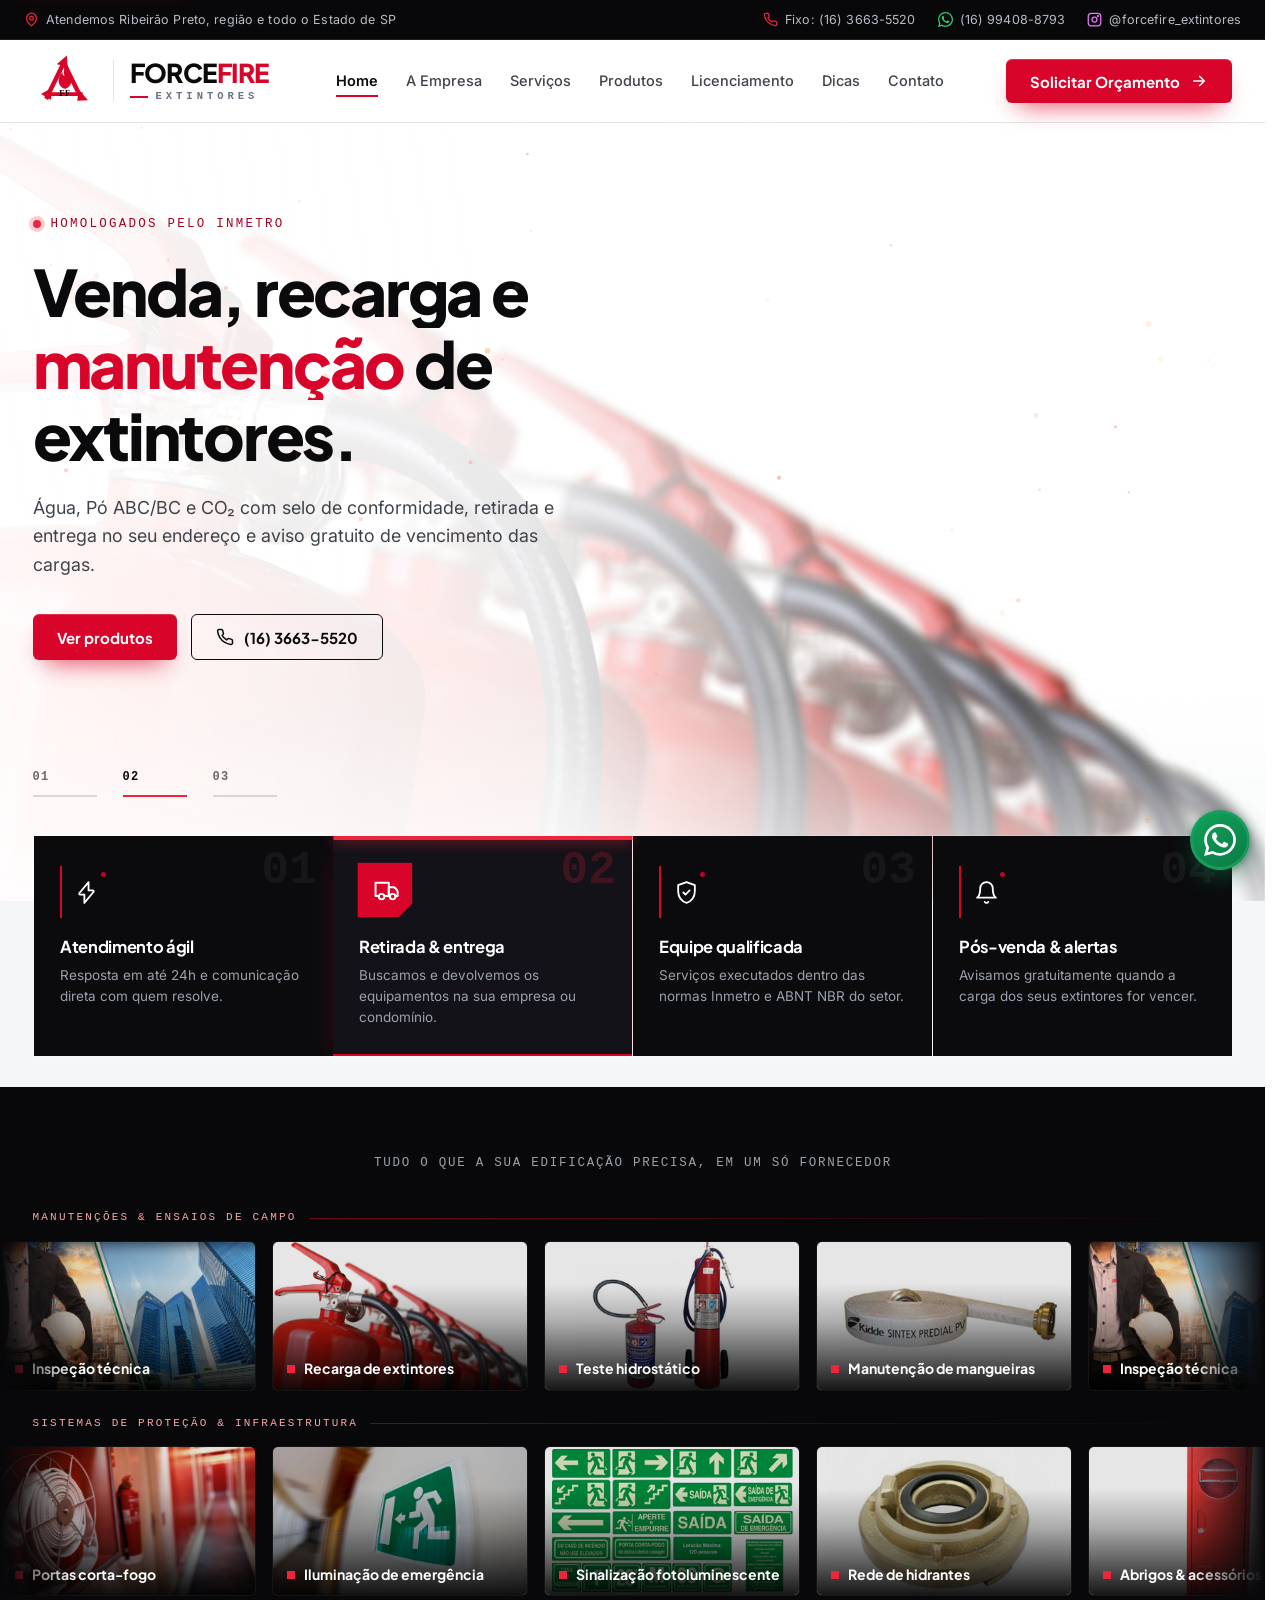
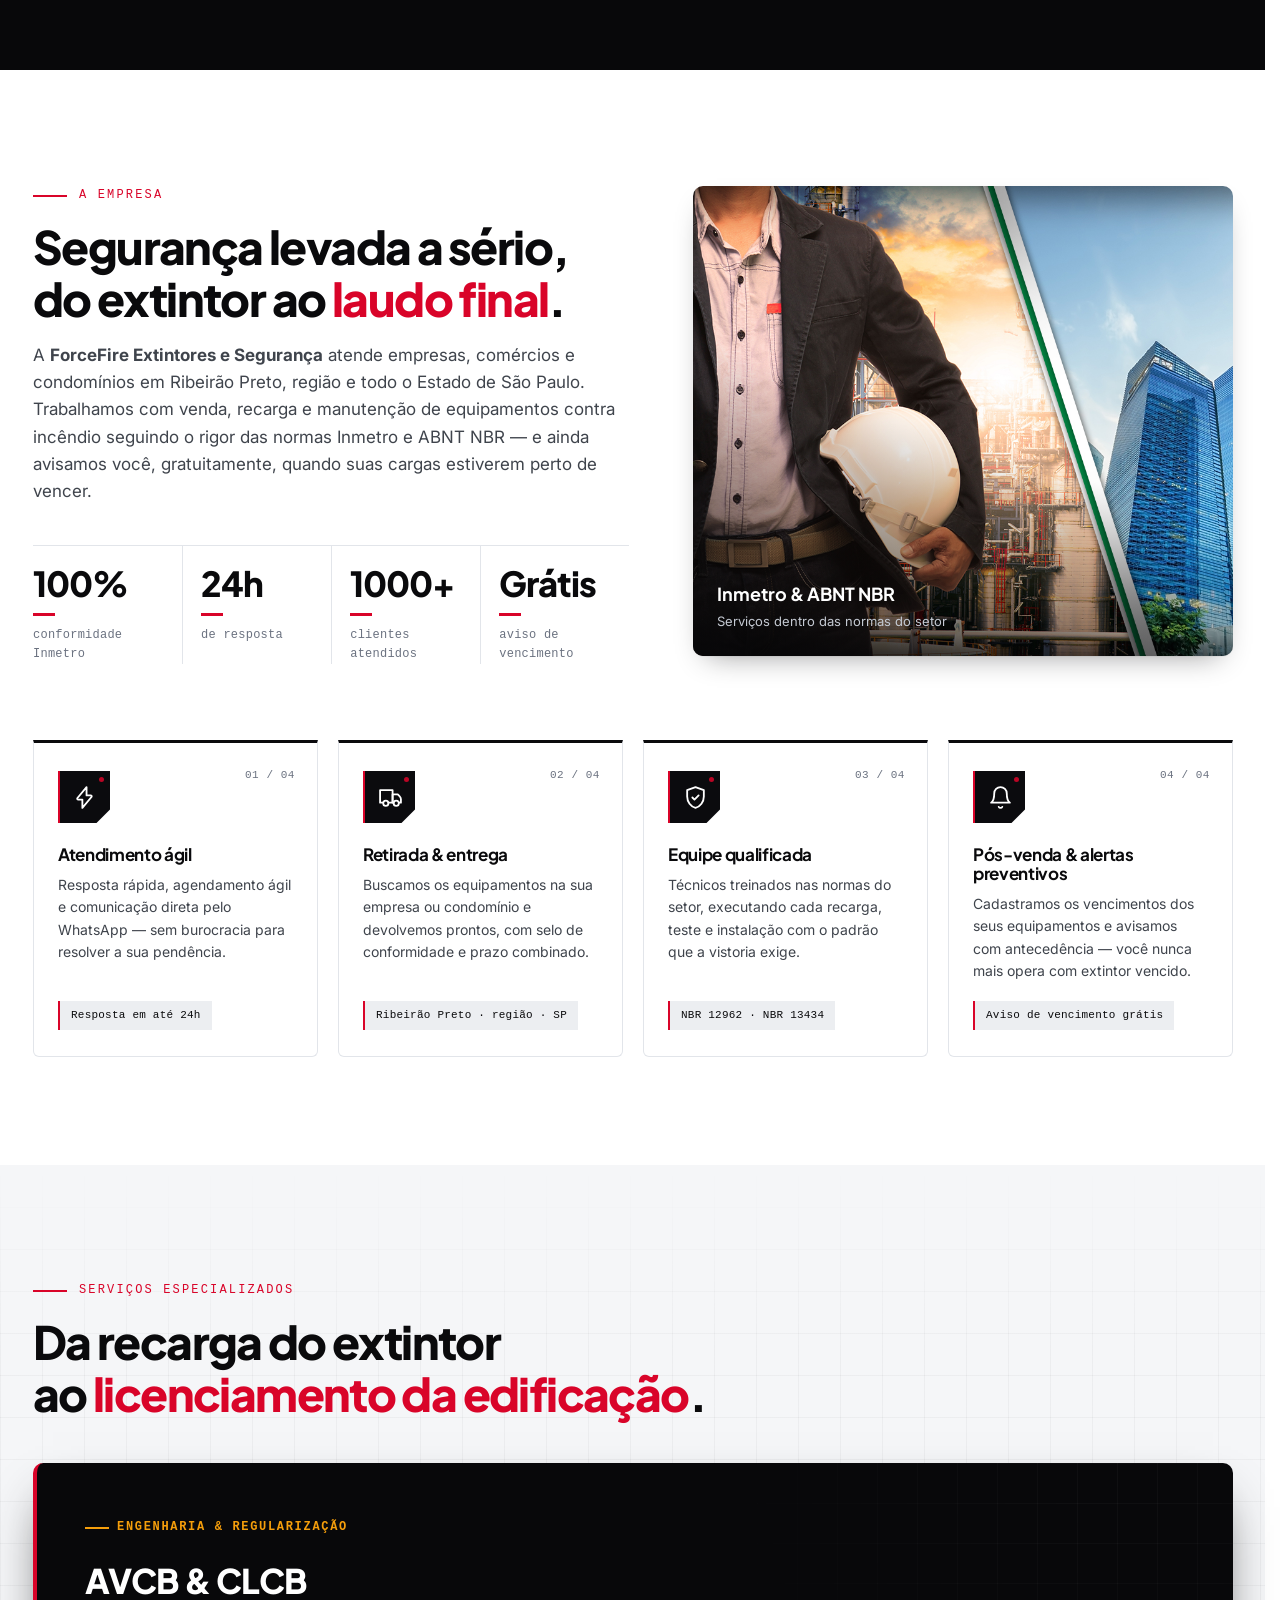
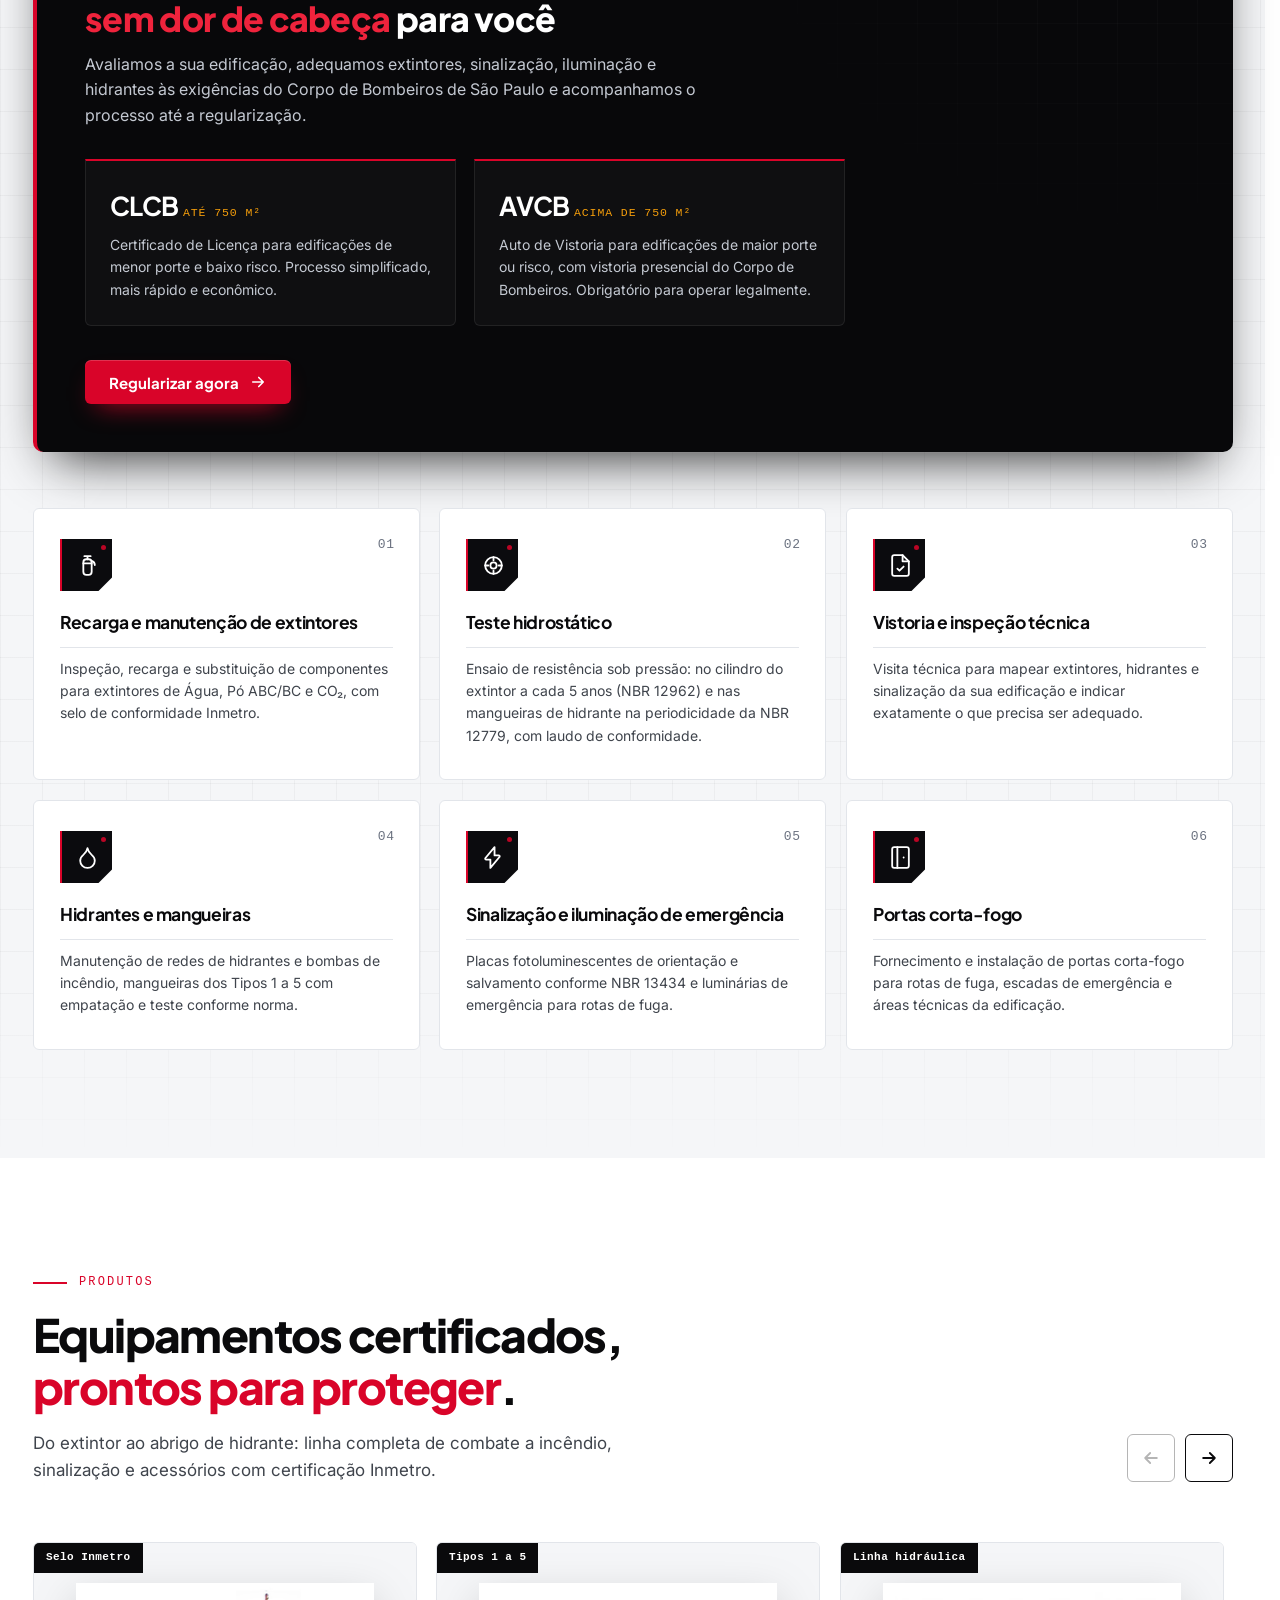
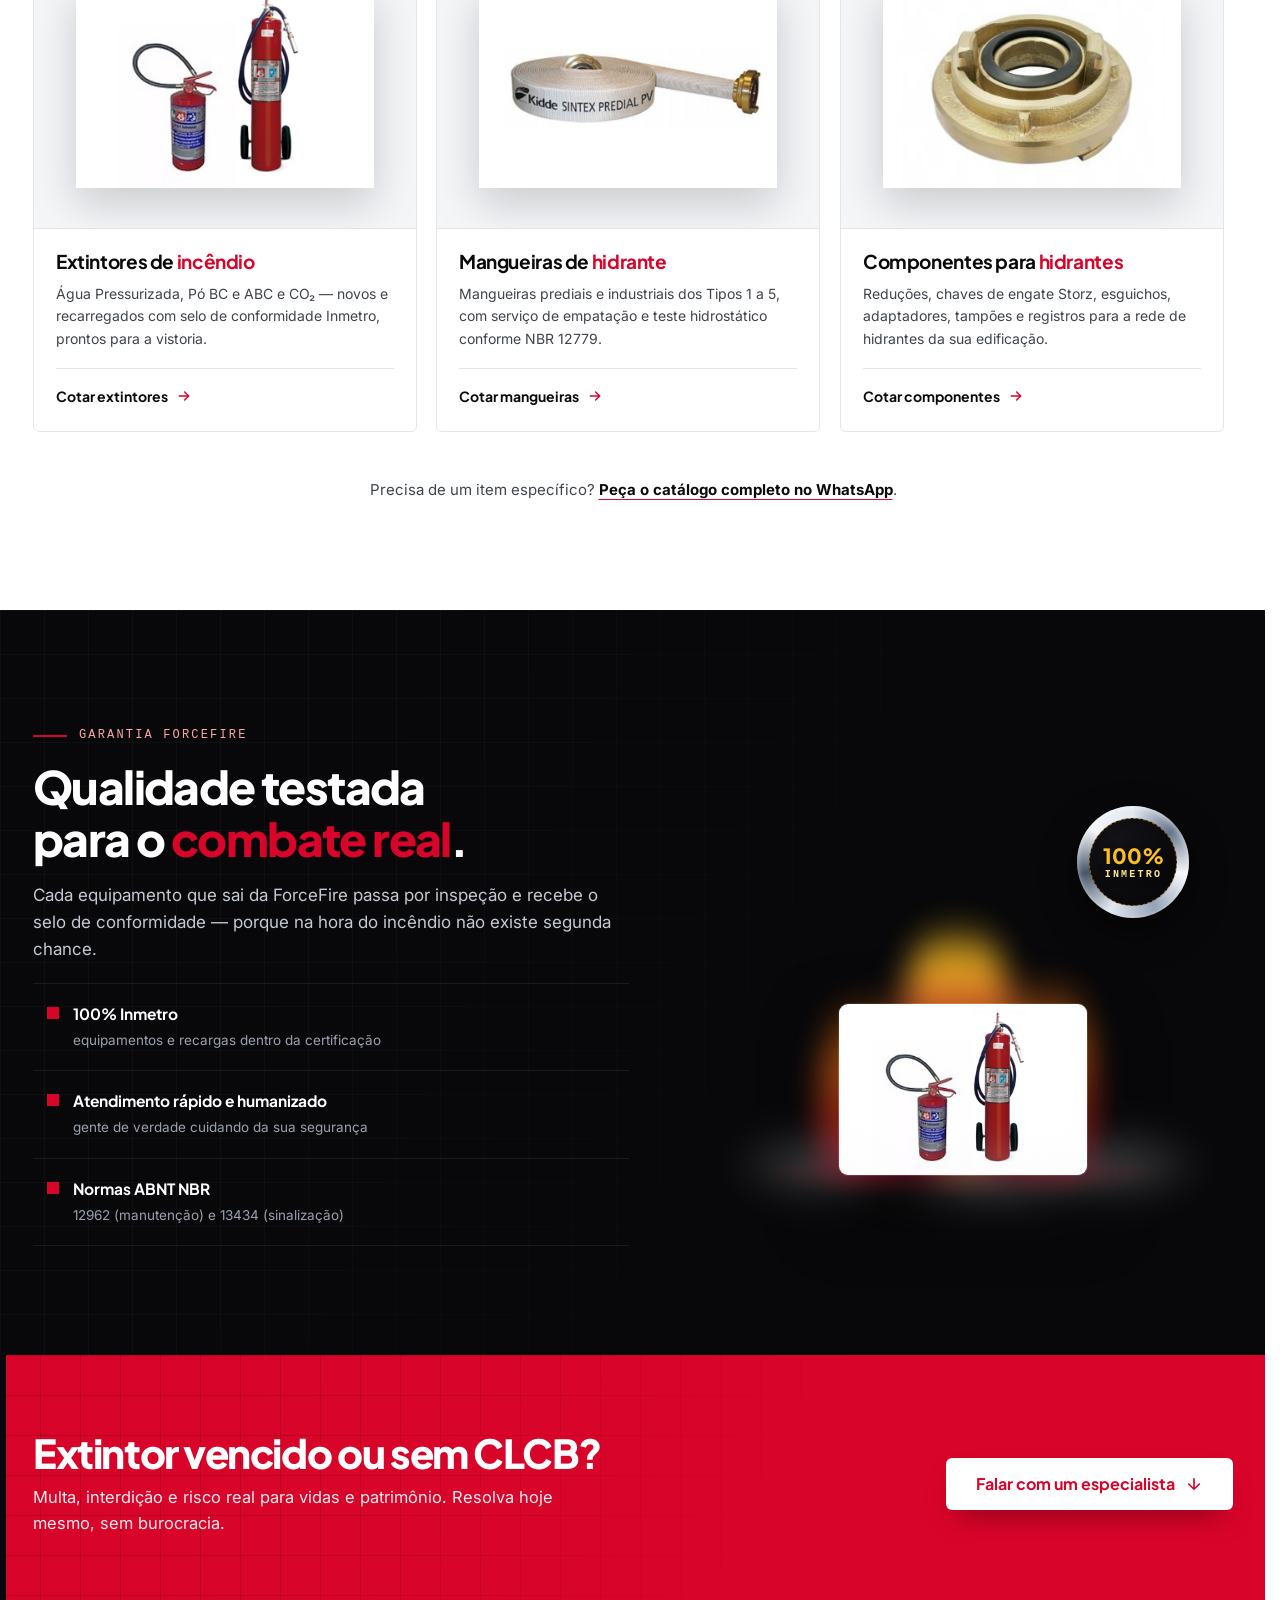
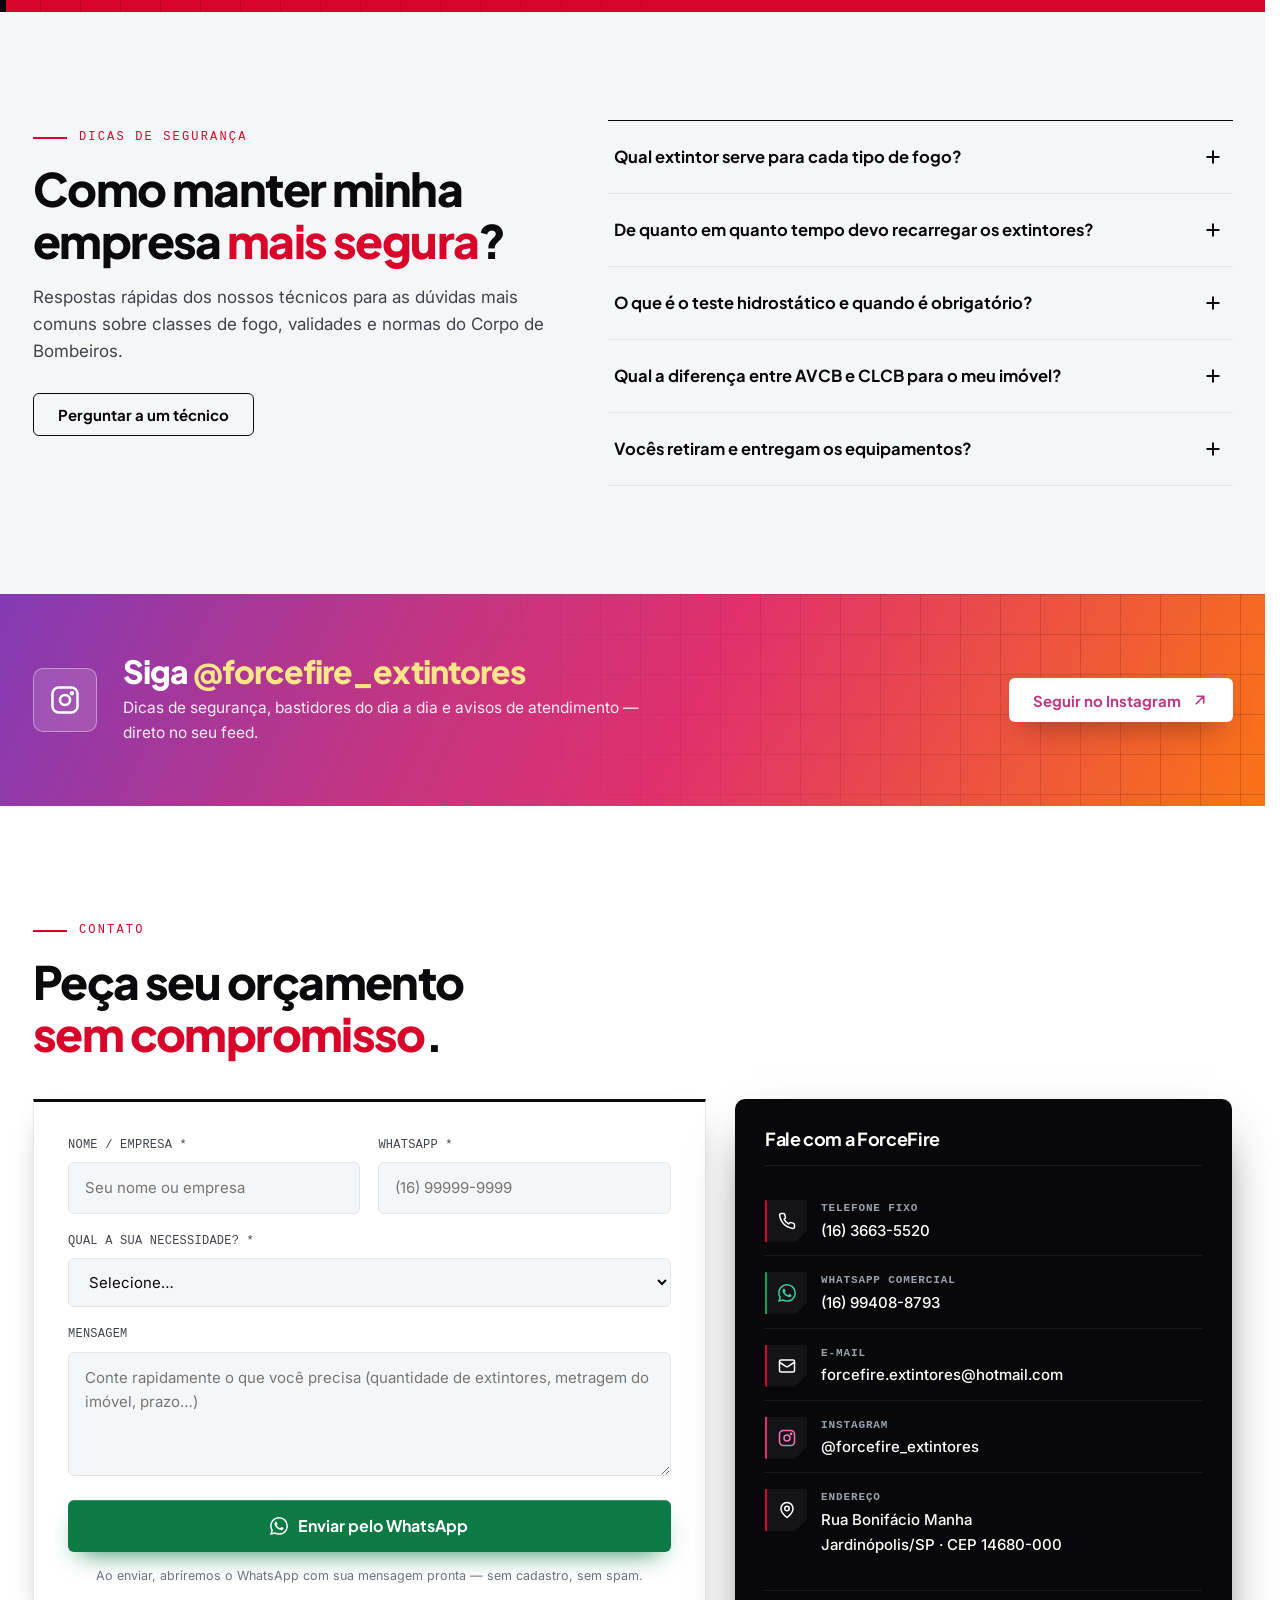
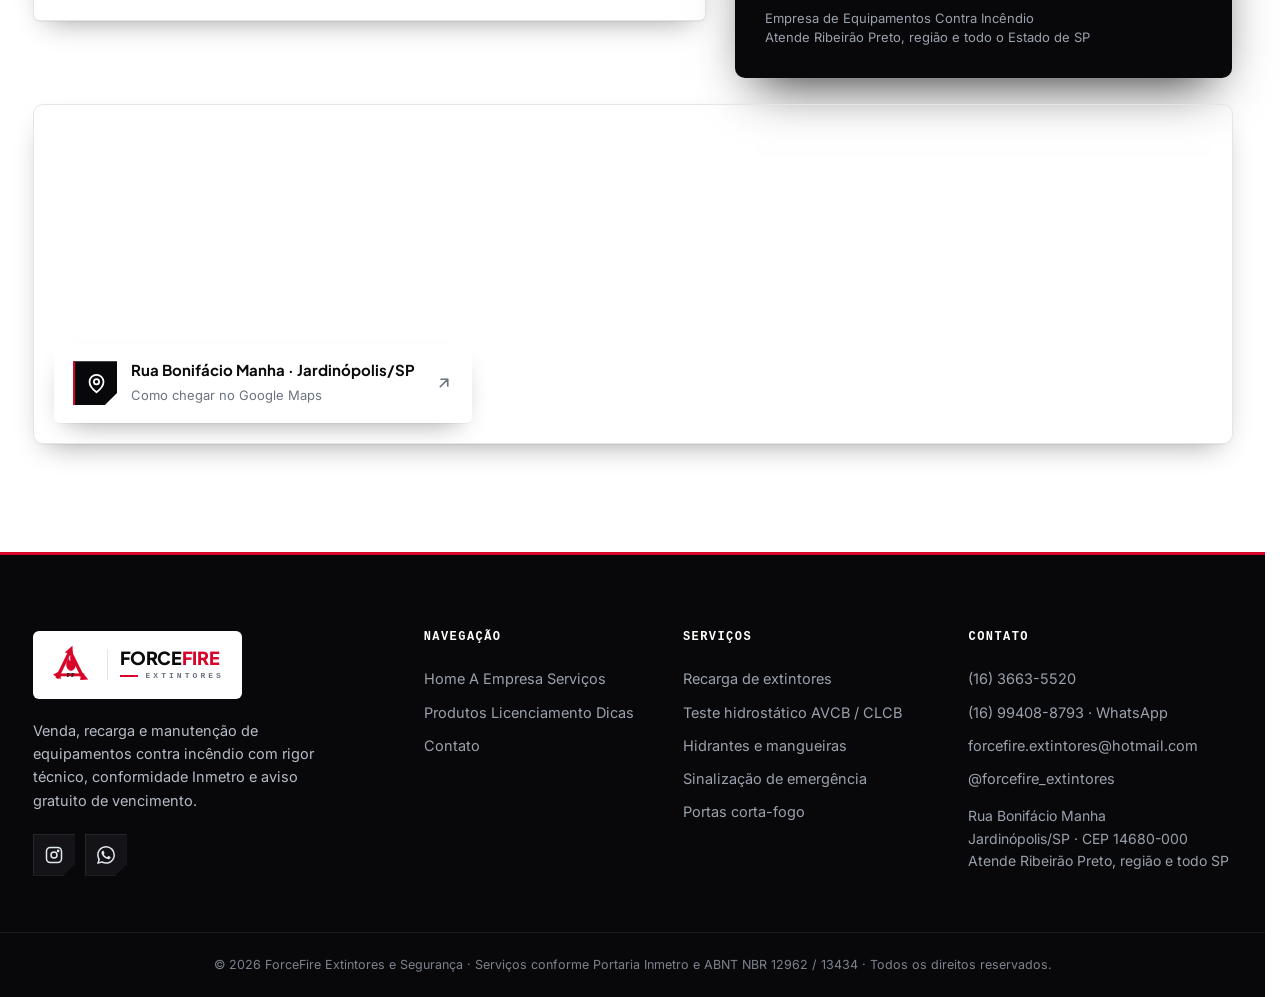
==== OneDrive - Instituto Presbiteriano Mackenzie/Área de Trabalho/Vesta/Projeto/Freelance/Sites Grupo Alvo/Site - Force Fire-20260724T174636Z-1-001/index.html @ 940b26bb "feat: motion design enhancements, auto-cycling differentials with micro-animations, hero speed, smoo" ====
<!DOCTYPE html>
<html lang="pt-BR">
<head>
  <meta charset="UTF-8">
  <meta name="viewport" content="width=device-width, initial-scale=1.0">
  <script>
    // Sempre abre no topo: recarregar (F5) ou voltar não deve manter a
    // rolagem antiga. Roda antes da 1ª pintura, então não há "pulo" visível.
    // Links com #âncora continuam indo direto para a seção pedida.
    if ('scrollRestoration' in history) history.scrollRestoration = 'manual';
    if (!location.hash) window.scrollTo(0, 0);
  </script>
  <title>ForceFire Extintores | Venda e Recarga de Extintores, AVCB e CLCB em Ribeirão Preto – SP</title>
  <meta name="description" content="Extintores, recarga, teste hidrostático, mangueiras, sinalização e AVCB/CLCB em Ribeirão Preto e todo SP. Aviso gratuito de vencimento das cargas.">
  <meta name="theme-color" content="#0f172a">
  <link rel="canonical" href="https://viniciusextremxd.github.io/forcefire-extintores/">

  <!-- OpenGraph -->
  <meta property="og:type" content="website">
  <meta property="og:locale" content="pt_BR">
  <meta property="og:site_name" content="ForceFire Extintores">
  <meta property="og:title" content="ForceFire Extintores | Extintores e Segurança em Ribeirão Preto e todo SP">
  <meta property="og:description" content="Venda, recarga e manutenção de extintores com rigor técnico e conformidade Inmetro / ABNT NBR. Retirada e entrega, aviso gratuito de vencimento e regularização AVCB/CLCB.">
  <meta property="og:url" content="https://viniciusextremxd.github.io/forcefire-extintores/">
  <meta property="og:image" content="https://viniciusextremxd.github.io/forcefire-extintores/img/banner002.jpg">

  <link rel="icon" type="image/svg+xml" href="img/favicon.svg?v=3">

  <!-- Fonts -->
  <link rel="preconnect" href="https://fonts.googleapis.com">
  <link rel="preconnect" href="https://fonts.gstatic.com" crossorigin>
  <link href="https://fonts.googleapis.com/css2?family=Plus+Jakarta+Sans:wght@500;600;700;800&family=Inter:wght@400;500;600&display=swap" rel="stylesheet">

  <link rel="stylesheet" href="css/style.css?v=5">

  <!-- Dados estruturados: negócio local -->
  <script type="application/ld+json">
  {
    "@context": "https://schema.org",
    "@type": "LocalBusiness",
    "name": "ForceFire Extintores e Segurança",
    "description": "Empresa de equipamentos contra incêndio: venda, recarga e manutenção de extintores, mangueiras, sinalização e regularização AVCB/CLCB.",
    "telephone": "+55-16-3663-5520",
    "email": "forcefire.extintores@hotmail.com",
    "image": "https://viniciusextremxd.github.io/forcefire-extintores/img/logo-ff.svg",
    "areaServed": "Ribeirão Preto, região e Estado de São Paulo",
    "address": {
      "@type": "PostalAddress",
      "streetAddress": "Rua Bonifácio Manha",
      "addressLocality": "Jardinópolis",
      "addressRegion": "SP",
      "postalCode": "14680-000",
      "addressCountry": "BR"
    },
    "sameAs": [
      "https://www.instagram.com/forcefire_extintores"
    ]
  }
  </script>
  <!-- Dados estruturados: navegação do site (Sitelinks) -->
  <script type="application/ld+json">
  {
    "@context": "https://schema.org",
    "@type": "ItemList",
    "itemListElement": [
      { "@type": "SiteNavigationElement", "position": 1, "name": "A Empresa", "url": "./#empresa" },
      { "@type": "SiteNavigationElement", "position": 2, "name": "Serviços", "url": "./#servicos" },
      { "@type": "SiteNavigationElement", "position": 3, "name": "Produtos", "url": "./#produtos" },
      { "@type": "SiteNavigationElement", "position": 4, "name": "Licenciamento AVCB e CLCB", "url": "./#licenciamento" },
      { "@type": "SiteNavigationElement", "position": 5, "name": "Dicas de Segurança", "url": "./#dicas" },
      { "@type": "SiteNavigationElement", "position": 6, "name": "Contato", "url": "./#contato" }
    ]
  }
  </script>
</head>
<body>

  <a class="skip-link" href="#home">Pular para o conteúdo</a>

  <!-- Barra de progresso de scroll -->
  <div class="scroll-progress" aria-hidden="true"><span id="scrollProgress"></span></div>

  <!-- ============ TOP BAR ============ -->
  <div class="topbar">
    <div class="container topbar-inner">
      <a class="topbar-item" href="https://maps.google.com/?q=Ribeir%C3%A3o+Preto,+SP" target="_blank" rel="noopener">
        <svg viewBox="0 0 24 24" fill="none" stroke="currentColor" stroke-width="2" stroke-linecap="round" stroke-linejoin="round"><path d="M20 10c0 6-8 12-8 12s-8-6-8-12a8 8 0 1 1 16 0Z"/><circle cx="12" cy="10" r="3"/></svg>
        <span>Atendemos Ribeirão Preto, região e todo o Estado de SP</span>
      </a>
      <div class="topbar-right">
        <a class="topbar-item" href="tel:+551636635520">
          <svg viewBox="0 0 24 24" fill="none" stroke="currentColor" stroke-width="2" stroke-linecap="round" stroke-linejoin="round"><path d="M22 16.92v3a2 2 0 0 1-2.18 2 19.79 19.79 0 0 1-8.63-3.07 19.5 19.5 0 0 1-6-6 19.79 19.79 0 0 1-3.07-8.67A2 2 0 0 1 4.11 2h3a2 2 0 0 1 2 1.72c.127.96.361 1.903.7 2.81a2 2 0 0 1-.45 2.11L8.09 9.91a16 16 0 0 0 6 6l1.27-1.27a2 2 0 0 1 2.11-.45c.907.339 1.85.573 2.81.7A2 2 0 0 1 22 16.92Z"/></svg>
          <span>Fixo: (16) 3663-5520</span>
        </a>
        <a class="topbar-item topbar-whats" href="https://wa.me/5516994088793?text=Ol%C3%A1!%20Gostaria%20de%20um%20or%C3%A7amento%20com%20a%20ForceFire%20Extintores." target="_blank" rel="noopener">
          <svg viewBox="0 0 24 24" fill="currentColor"><path d="M17.472 14.382c-.297-.149-1.758-.867-2.03-.967-.273-.099-.471-.148-.67.15-.197.297-.767.966-.94 1.164-.173.199-.347.223-.644.075-.297-.15-1.255-.463-2.39-1.475-.883-.788-1.48-1.761-1.653-2.059-.173-.297-.018-.458.13-.606.134-.133.297-.347.446-.52.149-.174.198-.298.297-.497.1-.198.05-.371-.025-.52-.074-.149-.668-1.612-.916-2.207-.242-.579-.487-.5-.669-.51-.173-.008-.371-.01-.57-.01-.198 0-.52.074-.792.372-.273.297-1.04 1.016-1.04 2.479 0 1.462 1.064 2.875 1.213 3.074.148.198 2.095 3.2 5.076 4.487.71.306 1.263.489 1.694.625.712.227 1.36.195 1.872.118.57-.085 1.758-.719 2.006-1.413.248-.694.248-1.289.173-1.413-.074-.124-.272-.198-.57-.347m-5.421 7.403h-.004a9.87 9.87 0 0 1-5.031-1.378l-.361-.214-3.741.982.998-3.648-.235-.374a9.86 9.86 0 0 1-1.51-5.26c.001-5.45 4.436-9.884 9.888-9.884 2.64 0 5.122 1.03 6.988 2.898a9.825 9.825 0 0 1 2.893 6.994c-.003 5.45-4.437 9.884-9.885 9.884m8.413-18.297A11.815 11.815 0 0 0 12.05 0C5.495 0 .16 5.335.157 11.892c0 2.096.547 4.142 1.588 5.945L.057 24l6.305-1.654a11.882 11.882 0 0 0 5.683 1.448h.005c6.554 0 11.89-5.335 11.893-11.893a11.821 11.821 0 0 0-3.48-8.413Z"/></svg>
          <span>(16) 99408-8793</span>
        </a>
        <a class="topbar-item topbar-insta" href="https://www.instagram.com/forcefire_extintores" target="_blank" rel="noopener">
          <svg viewBox="0 0 24 24" fill="none" stroke="currentColor" stroke-width="2" stroke-linecap="round" stroke-linejoin="round"><rect x="2" y="2" width="20" height="20" rx="5"/><circle cx="12" cy="12" r="4"/><circle cx="17.5" cy="6.5" r=".8" fill="currentColor"/></svg>
          <span>@forcefire_extintores</span>
        </a>
      </div>
    </div>
  </div>

  <!-- ============ HEADER / NAVBAR ============ -->
  <header class="header" id="header">
    <div class="container header-inner">
      <a href="#home" class="brand" aria-label="ForceFire Extintores - Início">
        <img class="brand-icon" src="img/logo-ff.svg?v=3" alt="ForceFire Logo" width="68" height="64" fetchpriority="high">
        <span class="brand-text">
          <b class="brand-name">FORCE<i>FIRE</i></b>
          <span class="brand-sub">Extintores</span>
        </span>
      </a>

      <nav class="nav" id="nav" aria-label="Navegação principal">
        <a href="#home" class="nav-link is-active">Home</a>
        <a href="#empresa" class="nav-link">A Empresa</a>
        <a href="#servicos" class="nav-link">Serviços</a>
        <a href="#produtos" class="nav-link">Produtos</a>
        <a href="#licenciamento" class="nav-link">Licenciamento</a>
        <a href="#dicas" class="nav-link">Dicas</a>
        <a href="#contato" class="nav-link">Contato</a>
      </nav>

      <div class="header-actions">
        <a href="#contato" class="btn btn-primary btn-magnetic header-cta">
          <span>Solicitar Orçamento</span>
          <svg viewBox="0 0 24 24" fill="none" stroke="currentColor" stroke-width="2.2" stroke-linecap="round" stroke-linejoin="round"><path d="M5 12h14M13 6l6 6-6 6"/></svg>
        </a>
        <button class="nav-toggle" id="navToggle" aria-label="Abrir menu" aria-expanded="false" aria-controls="nav">
          <span></span><span></span><span></span>
        </button>
      </div>
    </div>
  </header>

  <main>

    <!-- ============ HERO SLIDER ============ -->
    <section class="hero" id="home">
      <canvas id="embers" class="hero-embers" aria-hidden="true"></canvas>

      <div class="hero-slider" id="heroSlider" role="group" aria-roledescription="carrossel" aria-label="Destaques da ForceFire">
        <!-- Slide 1 -->
        <article class="slide slide-dark is-active">
          <div class="slide-bg">
            <img src="img/banner001.jpg?v=1" alt="Mangueira e extintor de incêndio instalados em corredor de edificação" fetchpriority="high" decoding="async">
          </div>
          <div class="slide-overlay"></div>
          <div class="container slide-content">
            <p class="slide-kicker"><span class="kicker-dot"></span>Extintores &amp; Segurança · Ribeirão Preto e todo SP</p>
            <h1 class="slide-title">
              <span class="h-line"><span>Proteção contra incêndio</span></span>
              <span class="h-line"><span>com <em>rigor técnico</em> e</span></span>
              <span class="h-line"><span>alta conformidade.</span></span>
            </h1>
            <p class="slide-text">Venda, recarga e manutenção de extintores, mangueiras e sinalização dentro das normas Inmetro e ABNT NBR — com retirada e entrega na sua empresa ou condomínio.</p>
            <div class="slide-ctas">
              <a href="https://wa.me/5516994088793?text=Ol%C3%A1!%20Gostaria%20de%20um%20or%C3%A7amento%20com%20a%20ForceFire%20Extintores." target="_blank" rel="noopener" class="btn btn-whats btn-magnetic">
                <svg viewBox="0 0 24 24" fill="currentColor"><path d="M17.472 14.382c-.297-.149-1.758-.867-2.03-.967-.273-.099-.471-.148-.67.15-.197.297-.767.966-.94 1.164-.173.199-.347.223-.644.075-.297-.15-1.255-.463-2.39-1.475-.883-.788-1.48-1.761-1.653-2.059-.173-.297-.018-.458.13-.606.134-.133.297-.347.446-.52.149-.174.198-.298.297-.497.1-.198.05-.371-.025-.52-.074-.149-.668-1.612-.916-2.207-.242-.579-.487-.5-.669-.51-.173-.008-.371-.01-.57-.01-.198 0-.52.074-.792.372-.273.297-1.04 1.016-1.04 2.479 0 1.462 1.064 2.875 1.213 3.074.148.198 2.095 3.2 5.076 4.487.71.306 1.263.489 1.694.625.712.227 1.36.195 1.872.118.57-.085 1.758-.719 2.006-1.413.248-.694.248-1.289.173-1.413-.074-.124-.272-.198-.57-.347m-5.421 7.403h-.004a9.87 9.87 0 0 1-5.031-1.378l-.361-.214-3.741.982.998-3.648-.235-.374a9.86 9.86 0 0 1-1.51-5.26c.001-5.45 4.436-9.884 9.888-9.884 2.64 0 5.122 1.03 6.988 2.898a9.825 9.825 0 0 1 2.893 6.994c-.003 5.45-4.437 9.884-9.885 9.884m8.413-18.297A11.815 11.815 0 0 0 12.05 0C5.495 0 .16 5.335.157 11.892c0 2.096.547 4.142 1.588 5.945L.057 24l6.305-1.654a11.882 11.882 0 0 0 5.683 1.448h.005c6.554 0 11.89-5.335 11.893-11.893a11.821 11.821 0 0 0-3.48-8.413Z"/></svg>
                <span>Orçamento pelo WhatsApp</span>
              </a>
              <a href="#servicos" class="btn btn-ghost btn-magnetic"><span>Conhecer serviços</span></a>
            </div>
          </div>
        </article>

        <!-- Slide 2 -->
        <article class="slide slide-light">
          <div class="slide-bg slide-bg-light">
            <img src="img/banner002.jpg?v=1" alt="Fileira de extintores de incêndio novos com carga completa" loading="lazy" decoding="async">
          </div>
          <div class="slide-overlay slide-overlay-light"></div>
          <div class="container slide-content">
            <p class="slide-kicker slide-kicker-dark"><span class="kicker-dot"></span>Homologados pelo Inmetro</p>
            <h2 class="slide-title slide-title-dark">
              <span class="h-line"><span>Venda, recarga e</span></span>
              <span class="h-line"><span><em>manutenção</em> de</span></span>
              <span class="h-line"><span>extintores.</span></span>
            </h2>
            <p class="slide-text slide-text-dark">Água, Pó ABC/BC e CO₂ com selo de conformidade, retirada e entrega no seu endereço e aviso gratuito de vencimento das cargas.</p>
            <div class="slide-ctas">
              <a href="#produtos" class="btn btn-primary btn-magnetic"><span>Ver produtos</span></a>
              <a href="tel:+551636635520" class="btn btn-outline btn-magnetic">
                <svg viewBox="0 0 24 24" fill="none" stroke="currentColor" stroke-width="2" stroke-linecap="round" stroke-linejoin="round"><path d="M22 16.92v3a2 2 0 0 1-2.18 2 19.79 19.79 0 0 1-8.63-3.07 19.5 19.5 0 0 1-6-6 19.79 19.79 0 0 1-3.07-8.67A2 2 0 0 1 4.11 2h3a2 2 0 0 1 2 1.72c.127.96.361 1.903.7 2.81a2 2 0 0 1-.45 2.11L8.09 9.91a16 16 0 0 0 6 6l1.27-1.27a2 2 0 0 1 2.11-.45c.907.339 1.85.573 2.81.7A2 2 0 0 1 22 16.92Z"/></svg>
                <span>(16) 3663-5520</span>
              </a>
            </div>
          </div>
        </article>

        <!-- Slide 3 -->
        <article class="slide slide-dark">
          <div class="slide-bg">
            <img src="img/banner003.jpg?v=1" alt="Placa de sinalização de rota de fuga em edificação regularizada" loading="lazy" decoding="async">
          </div>
          <div class="slide-overlay slide-overlay-red"></div>
          <div class="container slide-content">
            <p class="slide-kicker"><span class="kicker-dot"></span>Engenharia &amp; Licenciamento</p>
            <h2 class="slide-title">
              <span class="h-line"><span>Regularização de</span></span>
              <span class="h-line"><span><em>AVCB e CLCB</em> junto ao</span></span>
              <span class="h-line"><span>Corpo de Bombeiros.</span></span>
            </h2>
            <p class="slide-text">Da edificação de pequeno porte (CLCB, até 750 m²) à de grande porte (AVCB): acompanhamos as adequações para o seu imóvel operar regularizado.</p>
            <div class="slide-ctas">
              <a href="#licenciamento" class="btn btn-primary btn-magnetic"><span>Regularizar meu imóvel</span></a>
              <a href="#dicas" class="btn btn-ghost btn-magnetic"><span>AVCB ou CLCB?</span></a>
            </div>
          </div>
        </article>
      </div>

      <!-- UI do slider -->
      <div class="hero-ui container">
        <div class="hero-dots" id="heroDots" role="group" aria-label="Escolher slide">
          <button class="hero-dot is-active" aria-label="Ir para o slide 1" aria-current="true"><i>01</i><b><s></s></b></button>
          <button class="hero-dot" aria-label="Ir para o slide 2"><i>02</i><b><s></s></b></button>
          <button class="hero-dot" aria-label="Ir para o slide 3"><i>03</i><b><s></s></b></button>
        </div>
      </div>
    </section>

    <!-- ============ DIFERENCIAIS ============ -->
    <section class="difs" aria-label="Diferenciais da ForceFire">
      <div class="container">
        <div class="difs-grid stagger" id="difsGrid">
          <div class="difs-bar" id="difsBar" aria-hidden="true"></div>
          <article class="dif reveal is-active">
            <div class="dif-icon">
              <svg viewBox="0 0 24 24" fill="none" stroke="currentColor" stroke-width="1.8" stroke-linecap="round" stroke-linejoin="round"><path d="M13 2 4.09 12.69A1 1 0 0 0 5 14h4v8l8.91-10.69A1 1 0 0 0 17 10h-4V2Z"/></svg>
            </div>
            <h3>Atendimento ágil</h3>
            <p>Resposta em até 24h e comunicação direta com quem resolve.</p>
          </article>
          <article class="dif reveal">
            <div class="dif-icon">
              <svg viewBox="0 0 24 24" fill="none" stroke="currentColor" stroke-width="1.8" stroke-linecap="round" stroke-linejoin="round"><path d="M10 17h4V5H2v12h3"/><path d="M20 17h2v-3.34a4 4 0 0 0-1.17-2.83L19 9h-5v8h1"/><circle cx="7.5" cy="17.5" r="2.5"/><circle cx="17.5" cy="17.5" r="2.5"/></svg>
            </div>
            <h3>Retirada &amp; entrega</h3>
            <p>Buscamos e devolvemos os equipamentos na sua empresa ou condomínio.</p>
          </article>
          <article class="dif reveal">
            <div class="dif-icon">
              <svg viewBox="0 0 24 24" fill="none" stroke="currentColor" stroke-width="1.8" stroke-linecap="round" stroke-linejoin="round"><path d="M12 2 4 5v6c0 5.25 3.4 9.74 8 11 4.6-1.26 8-5.75 8-11V5l-8-3Z"/><path d="m9 12 2 2 4-4"/></svg>
            </div>
            <h3>Equipe qualificada</h3>
            <p>Serviços executados dentro das normas Inmetro e ABNT NBR do setor.</p>
          </article>
          <article class="dif reveal">
            <div class="dif-icon">
              <svg viewBox="0 0 24 24" fill="none" stroke="currentColor" stroke-width="1.8" stroke-linecap="round" stroke-linejoin="round"><path d="M6 8a6 6 0 0 1 12 0c0 7 3 9 3 9H3s3-2 3-9"/><path d="M10.3 21a1.94 1.94 0 0 0 3.4 0"/></svg>
            </div>
            <h3>Pós-venda &amp; alertas</h3>
            <p>Avisamos gratuitamente quando a carga dos seus extintores for vencer.</p>
          </article>
        </div>
      </div>
    </section>

    <!-- ============ MARQUEE DUPLO DE SERVIÇOS ============ -->
    <section class="lanes" aria-label="Frentes de atuação da ForceFire">
      <div class="container lanes-head reveal">
        <p>Tudo o que a sua edificação precisa, em um só fornecedor</p>
      </div>

      <!-- Linha 1: esquerda → direita -->
      <div class="lane" data-dir="ltr">
        <p class="lane-label"><span>Manutenções &amp; ensaios de campo</span></p>
        <div class="lane-viewport">
        <div class="lane-track lane-track-ltr">
          <div class="lane-group">
            <figure class="lane-card"><img src="img/banner004.jpg?v=1" alt="" loading="lazy"><figcaption>Inspeção técnica</figcaption></figure>
            <figure class="lane-card"><img src="img/banner002.jpg?v=1" alt="" loading="lazy"><figcaption>Recarga de extintores</figcaption></figure>
            <figure class="lane-card"><img src="img/extintor-01.jpg?v=1" alt="" loading="lazy"><figcaption>Teste hidrostático</figcaption></figure>
            <figure class="lane-card"><img src="img/mangueira-de-incendio-01.jpg?v=1" alt="" loading="lazy"><figcaption>Manutenção de mangueiras</figcaption></figure>
          </div>
          <div class="lane-group" aria-hidden="true">
            <figure class="lane-card"><img src="img/banner004.jpg?v=1" alt="" loading="lazy"><figcaption>Inspeção técnica</figcaption></figure>
            <figure class="lane-card"><img src="img/banner002.jpg?v=1" alt="" loading="lazy"><figcaption>Recarga de extintores</figcaption></figure>
            <figure class="lane-card"><img src="img/extintor-01.jpg?v=1" alt="" loading="lazy"><figcaption>Teste hidrostático</figcaption></figure>
            <figure class="lane-card"><img src="img/mangueira-de-incendio-01.jpg?v=1" alt="" loading="lazy"><figcaption>Manutenção de mangueiras</figcaption></figure>
          </div>
        </div>
        </div>
      </div>

      <!-- Linha 2: direita → esquerda -->
      <div class="lane" data-dir="rtl">
        <p class="lane-label"><span>Sistemas de proteção &amp; infraestrutura</span></p>
        <div class="lane-viewport">
        <div class="lane-track lane-track-rtl">
          <div class="lane-group">
            <figure class="lane-card"><img src="img/banner001.jpg?v=1" alt="" loading="lazy"><figcaption>Portas corta-fogo</figcaption></figure>
            <figure class="lane-card"><img src="img/banner003.jpg?v=1" alt="" loading="lazy"><figcaption>Iluminação de emergência</figcaption></figure>
            <figure class="lane-card"><img src="img/sinalizacao01.jpg?v=1" alt="" loading="lazy"><figcaption>Sinalização fotoluminescente</figcaption></figure>
            <figure class="lane-card"><img src="img/componentes-para-hidrantes01.jpg?v=1" alt="" loading="lazy"><figcaption>Rede de hidrantes</figcaption></figure>
            <figure class="lane-card"><img src="img/abrigos01.jpg?v=1" alt="" loading="lazy"><figcaption>Abrigos &amp; acessórios</figcaption></figure>
          </div>
          <div class="lane-group" aria-hidden="true">
            <figure class="lane-card"><img src="img/banner001.jpg?v=1" alt="" loading="lazy"><figcaption>Portas corta-fogo</figcaption></figure>
            <figure class="lane-card"><img src="img/banner003.jpg?v=1" alt="" loading="lazy"><figcaption>Iluminação de emergência</figcaption></figure>
            <figure class="lane-card"><img src="img/sinalizacao01.jpg?v=1" alt="" loading="lazy"><figcaption>Sinalização fotoluminescente</figcaption></figure>
            <figure class="lane-card"><img src="img/componentes-para-hidrantes01.jpg?v=1" alt="" loading="lazy"><figcaption>Rede de hidrantes</figcaption></figure>
            <figure class="lane-card"><img src="img/abrigos01.jpg?v=1" alt="" loading="lazy"><figcaption>Abrigos &amp; acessórios</figcaption></figure>
          </div>
        </div>
        </div>
      </div>
    </section>

    <!-- ============ A EMPRESA ============ -->
    <section class="section empresa" id="empresa">
      <div class="container">
        <div class="empresa-grid">
          <div class="empresa-copy">
            <p class="section-kicker reveal">A Empresa</p>
            <h2 class="section-title reveal">Segurança levada a sério, <br class="d-br">do extintor ao <em>laudo final</em>.</h2>
            <p class="section-lead reveal">A <strong>ForceFire Extintores e Segurança</strong> atende empresas, comércios e condomínios em Ribeirão Preto, região e todo o Estado de São Paulo. Trabalhamos com venda, recarga e manutenção de equipamentos contra incêndio seguindo o rigor das normas Inmetro e ABNT NBR — e ainda avisamos você, gratuitamente, quando suas cargas estiverem perto de vencer.</p>

            <ul class="stats reveal">
              <li><b data-count="100" data-suffix="%">0</b><span>conformidade Inmetro</span></li>
              <li><b data-count="24" data-suffix="h">0</b><span>de resposta</span></li>
              <li><b data-count="1000" data-suffix="+">0</b><span>clientes atendidos</span></li>
              <li><b>Grátis</b><span>aviso de vencimento</span></li>
            </ul>
          </div>

          <div class="empresa-visual reveal reveal-r">
            <figure class="empresa-photo glow-card">
              <img src="img/banner004.jpg?v=1" alt="Técnico de segurança contra incêndio com capacete em planta industrial" loading="lazy" decoding="async">
              <figcaption>
                <b>Inmetro &amp; ABNT NBR</b>
                <span>Serviços dentro das normas do setor</span>
              </figcaption>
            </figure>
          </div>
        </div>

        <div class="beneficios-grid stagger">
          <article class="beneficio reveal">
            <div class="beneficio-icon">
              <svg viewBox="0 0 24 24" fill="none" stroke="currentColor" stroke-width="1.8" stroke-linecap="round" stroke-linejoin="round"><path d="M13 2 4.09 12.69A1 1 0 0 0 5 14h4v8l8.91-10.69A1 1 0 0 0 17 10h-4V2Z"/></svg>
            </div>
            <h3>Atendimento ágil</h3>
            <p>Resposta rápida, agendamento ágil e comunicação direta pelo WhatsApp — sem burocracia para resolver a sua pendência.</p>
            <span class="beneficio-proof">Resposta em até 24h</span>
          </article>
          <article class="beneficio reveal">
            <div class="beneficio-icon">
              <svg viewBox="0 0 24 24" fill="none" stroke="currentColor" stroke-width="1.8" stroke-linecap="round" stroke-linejoin="round"><path d="M10 17h4V5H2v12h3"/><path d="M20 17h2v-3.34a4 4 0 0 0-1.17-2.83L19 9h-5v8h1"/><circle cx="7.5" cy="17.5" r="2.5"/><circle cx="17.5" cy="17.5" r="2.5"/></svg>
            </div>
            <h3>Retirada &amp; entrega</h3>
            <p>Buscamos os equipamentos na sua empresa ou condomínio e devolvemos prontos, com selo de conformidade e prazo combinado.</p>
            <span class="beneficio-proof">Ribeirão Preto · região · SP</span>
          </article>
          <article class="beneficio reveal">
            <div class="beneficio-icon">
              <svg viewBox="0 0 24 24" fill="none" stroke="currentColor" stroke-width="1.8" stroke-linecap="round" stroke-linejoin="round"><path d="M12 2 4 5v6c0 5.25 3.4 9.74 8 11 4.6-1.26 8-5.75 8-11V5l-8-3Z"/><path d="m9 12 2 2 4-4"/></svg>
            </div>
            <h3>Equipe qualificada</h3>
            <p>Técnicos treinados nas normas do setor, executando cada recarga, teste e instalação com o padrão que a vistoria exige.</p>
            <span class="beneficio-proof">NBR 12962 · NBR 13434</span>
          </article>
          <article class="beneficio reveal">
            <div class="beneficio-icon">
              <svg viewBox="0 0 24 24" fill="none" stroke="currentColor" stroke-width="1.8" stroke-linecap="round" stroke-linejoin="round"><path d="M6 8a6 6 0 0 1 12 0c0 7 3 9 3 9H3s3-2 3-9"/><path d="M10.3 21a1.94 1.94 0 0 0 3.4 0"/></svg>
            </div>
            <h3>Pós-venda &amp; alertas preventivos</h3>
            <p>Cadastramos os vencimentos dos seus equipamentos e avisamos com antecedência — você nunca mais opera com extintor vencido.</p>
            <span class="beneficio-proof">Aviso de vencimento grátis</span>
          </article>
        </div>
      </div>
    </section>

    <!-- ============ SERVIÇOS ============ -->
    <section class="section servicos" id="servicos">
      <div class="container">
        <p class="section-kicker reveal">Serviços Especializados</p>
        <h2 class="section-title reveal">Da recarga do extintor <br class="d-br">ao <em>licenciamento da edificação</em>.</h2>

        <!-- Destaque AVCB/CLCB -->
        <article class="avcb-card reveal reveal-scale" id="licenciamento">
          <div class="avcb-badge">Engenharia &amp; Regularização</div>
          <div class="avcb-grid">
            <div class="avcb-copy">
              <h3>AVCB &amp; CLCB <br class="d-br"><em>sem dor de cabeça</em> para você</h3>
              <p>Avaliamos a sua edificação, adequamos extintores, sinalização, iluminação e hidrantes às exigências do Corpo de Bombeiros de São Paulo e acompanhamos o processo até a regularização.</p>
              <div class="avcb-tipos">
                <div class="avcb-tipo glow-card">
                  <b>CLCB</b>
                  <span>Até 750 m²</span>
                  <p>Certificado de Licença para edificações de menor porte e baixo risco. Processo simplificado, mais rápido e econômico.</p>
                </div>
                <div class="avcb-tipo glow-card">
                  <b>AVCB</b>
                  <span>Acima de 750 m²</span>
                  <p>Auto de Vistoria para edificações de maior porte ou risco, com vistoria presencial do Corpo de Bombeiros. Obrigatório para operar legalmente.</p>
                </div>
              </div>
              <a class="btn btn-danger btn-magnetic" href="https://wa.me/5516994088793?text=Ol%C3%A1!%20Preciso%20regularizar%20o%20AVCB%2FCLCB%20do%20meu%20im%C3%B3vel." target="_blank" rel="noopener"><span>Regularizar agora</span>
                <svg viewBox="0 0 24 24" fill="none" stroke="currentColor" stroke-width="2.2" stroke-linecap="round" stroke-linejoin="round"><path d="M5 12h14M13 6l6 6-6 6"/></svg>
              </a>
            </div>
          </div>
        </article>

        <div class="servicos-grid stagger">
          <article class="servico reveal">
            <div class="servico-icon">
              <svg viewBox="0 0 24 24" fill="none" stroke="currentColor" stroke-width="1.8" stroke-linecap="round" stroke-linejoin="round"><path d="M9 3h6M12 3v3"/><rect x="8" y="6" width="8" height="15" rx="3"/><path d="M8 10h8"/><path d="M16 7.5c2 .5 3 2 3 4"/></svg>
            </div>
            <h3>Recarga e manutenção de extintores</h3>
            <p>Inspeção, recarga e substituição de componentes para extintores de Água, Pó ABC/BC e CO₂, com selo de conformidade Inmetro.</p>
          </article>
          <article class="servico reveal">
            <div class="servico-icon">
              <svg viewBox="0 0 24 24" fill="none" stroke="currentColor" stroke-width="1.8" stroke-linecap="round" stroke-linejoin="round"><circle cx="12" cy="12" r="8"/><circle cx="12" cy="12" r="3"/><path d="M12 4v3M12 17v3M4 12h3M17 12h3"/></svg>
            </div>
            <h3>Teste hidrostático</h3>
            <p>Ensaio de resistência sob pressão: no cilindro do extintor a cada 5 anos (NBR 12962) e nas mangueiras de hidrante na periodicidade da NBR 12779, com laudo de conformidade.</p>
          </article>
          <article class="servico reveal">
            <div class="servico-icon">
              <svg viewBox="0 0 24 24" fill="none" stroke="currentColor" stroke-width="1.8" stroke-linecap="round" stroke-linejoin="round"><path d="M14 2H6a2 2 0 0 0-2 2v16a2 2 0 0 0 2 2h12a2 2 0 0 0 2-2V8Z"/><path d="M14 2v6h6"/><path d="m9 15 2 2 4-4"/></svg>
            </div>
            <h3>Vistoria e inspeção técnica</h3>
            <p>Visita técnica para mapear extintores, hidrantes e sinalização da sua edificação e indicar exatamente o que precisa ser adequado.</p>
          </article>
          <article class="servico reveal">
            <div class="servico-icon">
              <svg viewBox="0 0 24 24" fill="none" stroke="currentColor" stroke-width="1.8" stroke-linecap="round" stroke-linejoin="round"><path d="M12 22a7 7 0 0 0 7-7c0-2-1-3.9-3-5.5s-3.5-4-4-6.5c-.5 2.5-2 4.9-4 6.5C6 11.1 5 13 5 15a7 7 0 0 0 7 7Z"/></svg>
            </div>
            <h3>Hidrantes e mangueiras</h3>
            <p>Manutenção de redes de hidrantes e bombas de incêndio, mangueiras dos Tipos 1 a 5 com empatação e teste conforme norma.</p>
          </article>
          <article class="servico reveal">
            <div class="servico-icon">
              <svg viewBox="0 0 24 24" fill="none" stroke="currentColor" stroke-width="1.8" stroke-linecap="round" stroke-linejoin="round"><path d="M13 2 4.09 12.69A1 1 0 0 0 5 14h4v8l8.91-10.69A1 1 0 0 0 17 10h-4V2Z"/></svg>
            </div>
            <h3>Sinalização e iluminação de emergência</h3>
            <p>Placas fotoluminescentes de orientação e salvamento conforme NBR 13434 e luminárias de emergência para rotas de fuga.</p>
          </article>
          <article class="servico reveal">
            <div class="servico-icon">
              <svg viewBox="0 0 24 24" fill="none" stroke="currentColor" stroke-width="1.8" stroke-linecap="round" stroke-linejoin="round"><rect x="4" y="2" width="16" height="20" rx="2"/><path d="M15 12h.01"/><path d="M9 2v20"/></svg>
            </div>
            <h3>Portas corta-fogo</h3>
            <p>Fornecimento e instalação de portas corta-fogo para rotas de fuga, escadas de emergência e áreas técnicas da edificação.</p>
          </article>
        </div>
      </div>
    </section>

    <!-- ============ PRODUTOS ============ -->
    <section class="section produtos" id="produtos">
      <div class="container">
        <div class="produtos-head">
          <div>
            <p class="section-kicker reveal">Produtos</p>
            <h2 class="section-title reveal">Equipamentos certificados, <br class="d-br"><em>prontos para proteger</em>.</h2>
            <p class="section-lead reveal">Do extintor ao abrigo de hidrante: linha completa de combate a incêndio, sinalização e acessórios com certificação Inmetro.</p>
          </div>
          <div class="show-nav reveal">
            <button class="show-arrow" id="showPrev" aria-label="Produtos anteriores">
              <svg viewBox="0 0 24 24" fill="none" stroke="currentColor" stroke-width="2.2" stroke-linecap="round" stroke-linejoin="round"><path d="M19 12H5M11 18l-6-6 6-6"/></svg>
            </button>
            <button class="show-arrow" id="showNext" aria-label="Próximos produtos">
              <svg viewBox="0 0 24 24" fill="none" stroke="currentColor" stroke-width="2.2" stroke-linecap="round" stroke-linejoin="round"><path d="M5 12h14M13 6l6 6-6 6"/></svg>
            </button>
          </div>
        </div>

        <div class="showroom stagger" id="showroom" tabindex="0" role="group" aria-label="Carrossel de produtos — use as setas para navegar">
          <article class="show-card reveal">
            <div class="show-media"><img src="img/extintor-01.jpg?v=1" alt="Extintores de incêndio de pó químico e CO₂" loading="lazy" decoding="async"><span class="show-count">Selo Inmetro</span></div>
            <div class="show-body">
              <h3>Extintores de <em>incêndio</em></h3>
              <p>Água Pressurizada, Pó BC e ABC e CO₂ — novos e recarregados com selo de conformidade Inmetro, prontos para a vistoria.</p>
              <a class="produto-link" href="https://wa.me/5516994088793?text=Ol%C3%A1!%20Quero%20cota%C3%A7%C3%A3o%20de%20extintores." target="_blank" rel="noopener">Cotar extintores
                <svg viewBox="0 0 24 24" fill="none" stroke="currentColor" stroke-width="2.2" stroke-linecap="round" stroke-linejoin="round"><path d="M5 12h14M13 6l6 6-6 6"/></svg>
              </a>
            </div>
          </article>

          <article class="show-card reveal">
            <div class="show-media"><img src="img/mangueira-de-incendio-01.jpg?v=1" alt="Mangueira de incêndio predial enrolada com engate" loading="lazy" decoding="async"><span class="show-count">Tipos 1 a 5</span></div>
            <div class="show-body">
              <h3>Mangueiras de <em>hidrante</em></h3>
              <p>Mangueiras prediais e industriais dos Tipos 1 a 5, com serviço de empatação e teste hidrostático conforme NBR 12779.</p>
              <a class="produto-link" href="https://wa.me/5516994088793?text=Ol%C3%A1!%20Quero%20cota%C3%A7%C3%A3o%20de%20mangueiras%20de%20inc%C3%AAndio." target="_blank" rel="noopener">Cotar mangueiras
                <svg viewBox="0 0 24 24" fill="none" stroke="currentColor" stroke-width="2.2" stroke-linecap="round" stroke-linejoin="round"><path d="M5 12h14M13 6l6 6-6 6"/></svg>
              </a>
            </div>
          </article>

          <article class="show-card reveal">
            <div class="show-media"><img src="img/componentes-para-hidrantes01.jpg?v=1" alt="Componente de latão para sistema de hidrante" loading="lazy" decoding="async"><span class="show-count">Linha hidráulica</span></div>
            <div class="show-body">
              <h3>Componentes para <em>hidrantes</em></h3>
              <p>Reduções, chaves de engate Storz, esguichos, adaptadores, tampões e registros para a rede de hidrantes da sua edificação.</p>
              <a class="produto-link" href="https://wa.me/5516994088793?text=Ol%C3%A1!%20Quero%20cota%C3%A7%C3%A3o%20de%20componentes%20para%20hidrantes." target="_blank" rel="noopener">Cotar componentes
                <svg viewBox="0 0 24 24" fill="none" stroke="currentColor" stroke-width="2.2" stroke-linecap="round" stroke-linejoin="round"><path d="M5 12h14M13 6l6 6-6 6"/></svg>
              </a>
            </div>
          </article>

          <article class="show-card reveal">
            <div class="show-media"><img src="img/sinalizacao01.jpg?v=1" alt="Placas de sinalização de emergência e rota de fuga" loading="lazy" decoding="async"><span class="show-count">Fotoluminescente</span></div>
            <div class="show-body">
              <h3>Sinalização de <em>segurança</em></h3>
              <p>Placas fotoluminescentes de orientação, salvamento e equipamentos conforme NBR 13434, além de demarcação de solo.</p>
              <a class="produto-link" href="https://wa.me/5516994088793?text=Ol%C3%A1!%20Quero%20cota%C3%A7%C3%A3o%20de%20sinaliza%C3%A7%C3%A3o%20de%20emerg%C3%AAncia." target="_blank" rel="noopener">Cotar sinalização
                <svg viewBox="0 0 24 24" fill="none" stroke="currentColor" stroke-width="2.2" stroke-linecap="round" stroke-linejoin="round"><path d="M5 12h14M13 6l6 6-6 6"/></svg>
              </a>
            </div>
          </article>

          <article class="show-card reveal">
            <div class="show-media"><img src="img/abrigos01.jpg?v=1" alt="Abrigo metálico vermelho para extintor" loading="lazy" decoding="async"><span class="show-count">Sobrepor / embutir</span></div>
            <div class="show-body">
              <h3>Abrigos para <em>equipamentos</em></h3>
              <p>Abrigos para extintores, mangueiras e hidrantes — simples ou duplos, de sobrepor ou embutir, protegendo seus equipamentos.</p>
              <a class="produto-link" href="https://wa.me/5516994088793?text=Ol%C3%A1!%20Quero%20cota%C3%A7%C3%A3o%20de%20abrigos%20para%20extintores%20e%20hidrantes." target="_blank" rel="noopener">Cotar abrigos
                <svg viewBox="0 0 24 24" fill="none" stroke="currentColor" stroke-width="2.2" stroke-linecap="round" stroke-linejoin="round"><path d="M5 12h14M13 6l6 6-6 6"/></svg>
              </a>
            </div>
          </article>

          <article class="show-card reveal">
            <div class="show-media"><img src="img/suporte01.jpg?v=1" alt="Suporte de parede para extintor portátil" loading="lazy" decoding="async"><span class="show-count">Reposição</span></div>
            <div class="show-body">
              <h3>Suportes &amp; <em>acessórios</em></h3>
              <p>Suportes de parede e de solo, suportes veiculares, capas de proteção e peças de reposição para seus extintores.</p>
              <a class="produto-link" href="https://wa.me/5516994088793?text=Ol%C3%A1!%20Quero%20cota%C3%A7%C3%A3o%20de%20suportes%20e%20acess%C3%B3rios%20para%20extintores." target="_blank" rel="noopener">Cotar acessórios
                <svg viewBox="0 0 24 24" fill="none" stroke="currentColor" stroke-width="2.2" stroke-linecap="round" stroke-linejoin="round"><path d="M5 12h14M13 6l6 6-6 6"/></svg>
              </a>
            </div>
          </article>
        </div>

        <p class="produtos-note reveal">Precisa de um item específico?
          <a href="https://wa.me/5516994088793?text=Ol%C3%A1!%20Gostaria%20de%20ver%20o%20cat%C3%A1logo%20completo%20de%20produtos." target="_blank" rel="noopener">Peça o catálogo completo no WhatsApp</a>.
        </p>
      </div>
    </section>

    <!-- ============ SELO DE QUALIDADE (FIRE STAGE) ============ -->
    <section class="selo" aria-label="Garantia de qualidade ForceFire">
      <div class="container selo-grid">
        <div class="selo-copy">
          <p class="section-kicker selo-kicker reveal">Garantia ForceFire</p>
          <h2 class="section-title selo-title reveal">Qualidade testada <br class="d-br">para o <em>combate real</em>.</h2>
          <p class="section-lead selo-lead reveal">Cada equipamento que sai da ForceFire passa por inspeção e recebe o selo de conformidade — porque na hora do incêndio não existe segunda chance.</p>
          <ul class="selo-list reveal">
            <li><b>100% Inmetro</b><span>equipamentos e recargas dentro da certificação</span></li>
            <li><b>Atendimento rápido e humanizado</b><span>gente de verdade cuidando da sua segurança</span></li>
            <li><b>Normas ABNT NBR</b><span>12962 (manutenção) e 13434 (sinalização)</span></li>
          </ul>
        </div>
        <div class="selo-stage reveal reveal-scale" aria-hidden="true">
          <div class="stage-flames">
            <span class="flame f1"></span>
            <span class="flame f2"></span>
            <span class="flame f3"></span>
            <span class="flame f4"></span>
          </div>
          <img class="stage-ext" src="img/extintor-01.jpg?v=1" alt="" loading="lazy" decoding="async">
          <div class="stage-mist"><span></span><span></span><span></span></div>
          <div class="stage-seal">
            <span class="seal-ring"></span>
            <span class="seal-core">100%<i>Inmetro</i></span>
          </div>
          <div class="stage-floor"></div>
        </div>
      </div>
    </section>

    <!-- ============ CTA INTERMEDIÁRIA ============ -->
    <section class="cta-band">
      <div class="container cta-band-inner reveal">
        <div>
          <h2>Extintor vencido ou sem CLCB?</h2>
          <p>Multa, interdição e risco real para vidas e patrimônio. Resolva hoje mesmo, sem burocracia.</p>
        </div>
        <a href="#contato" class="btn btn-light btn-magnetic btn-lg"><span>Falar com um especialista</span>
          <svg viewBox="0 0 24 24" fill="none" stroke="currentColor" stroke-width="2.2" stroke-linecap="round" stroke-linejoin="round"><path d="M12 5v14M5 12l7 7 7-7"/></svg>
        </a>
      </div>
    </section>

    <!-- ============ FAQ / DICAS ============ -->
    <section class="section faq" id="dicas">
      <div class="container faq-grid">
        <div class="faq-head">
          <p class="section-kicker reveal">Dicas de Segurança</p>
          <h2 class="section-title reveal">Como manter minha empresa <em>mais segura</em>?</h2>
          <p class="section-lead reveal">Respostas rápidas dos nossos técnicos para as dúvidas mais comuns sobre classes de fogo, validades e normas do Corpo de Bombeiros.</p>
          <a href="https://wa.me/5516994088793?text=Ol%C3%A1!%20Tenho%20uma%20d%C3%BAvida%20t%C3%A9cnica%20sobre%20seguran%C3%A7a%20contra%20inc%C3%AAndio." target="_blank" rel="noopener" class="btn btn-outline btn-magnetic reveal"><span>Perguntar a um técnico</span></a>
        </div>

        <div class="accordion stagger" id="faqAccordion">
          <details class="faq-item reveal">
            <summary>
              <span>Qual extintor serve para cada tipo de fogo?</span>
              <i class="faq-icon"></i>
            </summary>
            <div class="faq-body"><p><strong>Água</strong> apaga fogo em materiais sólidos como madeira, papel e tecido (Classe A) — nunca use em equipamentos elétricos energizados. <strong>CO₂</strong> é indicado para líquidos inflamáveis e equipamentos elétricos (Classes B e C) e não deixa resíduos. <strong>Pó químico ABC</strong> é o mais versátil: cobre as três classes e é o queridinho de comércios e escritórios. Na dúvida, fazemos o dimensionamento para você.</p></div>
          </details>
          <details class="faq-item reveal">
            <summary>
              <span>De quanto em quanto tempo devo recarregar os extintores?</span>
              <i class="faq-icon"></i>
            </summary>
            <div class="faq-body"><p>A recarga é obrigatória <strong>a cada 12 meses</strong> ou imediatamente após qualquer uso, mesmo parcial. A ForceFire cadastra os vencimentos dos seus equipamentos e <strong>avisa gratuitamente</strong> quando estiver chegando a hora — você não precisa se preocupar em lembrar.</p></div>
          </details>
          <details class="faq-item reveal">
            <summary>
              <span>O que é o teste hidrostático e quando é obrigatório?</span>
              <i class="faq-icon"></i>
            </summary>
            <div class="faq-body"><p>É um ensaio que verifica a resistência do equipamento sob pressão. No <strong>cilindro do extintor</strong> é obrigatório <strong>a cada 5 anos</strong> (NBR 12962); nas <strong>mangueiras de hidrante</strong> segue a periodicidade da NBR 12779. Sem ele, o equipamento reprova na vistoria — e pode falhar na hora em que você mais precisa.</p></div>
          </details>
          <details class="faq-item reveal">
            <summary>
              <span>Qual a diferença entre AVCB e CLCB para o meu imóvel?</span>
              <i class="faq-icon"></i>
            </summary>
            <div class="faq-body"><p>O <strong>CLCB</strong> atende edificações de menor porte e baixo risco — em geral com área de <strong>até 750 m²</strong> — com processo simplificado. O <strong>AVCB</strong> é exigido para edificações <strong>acima de 750 m²</strong> ou de maior risco e inclui vistoria presencial do Corpo de Bombeiros. Avaliamos o seu caso e indicamos o caminho mais rápido e econômico.</p></div>
          </details>
          <details class="faq-item reveal">
            <summary>
              <span>Vocês retiram e entregam os equipamentos?</span>
              <i class="faq-icon"></i>
            </summary>
            <div class="faq-body"><p>Sim! Fazemos a <strong>retirada e a entrega</strong> dos equipamentos na sua empresa ou condomínio, em Ribeirão Preto, região e todo o Estado de São Paulo, com prazo combinado no orçamento.</p></div>
          </details>
        </div>
      </div>
    </section>

    <!-- ============ BANNER INSTAGRAM ============ -->
    <section class="insta-band">
      <div class="container insta-inner reveal">
        <div class="insta-icon" aria-hidden="true">
          <svg viewBox="0 0 24 24" fill="none" stroke="currentColor" stroke-width="2" stroke-linecap="round" stroke-linejoin="round"><rect x="2" y="2" width="20" height="20" rx="5"/><circle cx="12" cy="12" r="4"/><circle cx="17.5" cy="6.5" r=".8" fill="currentColor"/></svg>
        </div>
        <div class="insta-copy">
          <h2>Siga <em>@forcefire_extintores</em></h2>
          <p>Dicas de segurança, bastidores do dia a dia e avisos de atendimento — direto no seu feed.</p>
        </div>
        <a href="https://www.instagram.com/forcefire_extintores" target="_blank" rel="noopener" class="btn btn-light btn-magnetic">
          <span>Seguir no Instagram</span>
          <svg viewBox="0 0 24 24" fill="none" stroke="currentColor" stroke-width="2.2" stroke-linecap="round" stroke-linejoin="round"><path d="M7 17 17 7M8 7h9v9"/></svg>
        </a>
      </div>
    </section>

    <!-- ============ CONTATO ============ -->
    <section class="section contato" id="contato">
      <div class="container">
        <p class="section-kicker reveal">Contato</p>
        <h2 class="section-title reveal">Peça seu orçamento <br class="d-br"><em>sem compromisso</em>.</h2>

        <div class="contato-grid">
          <!-- Formulário -->
          <form class="form glow-card reveal" id="quoteForm" novalidate>
            <div class="form-row">
              <div class="field">
                <label for="fNome">Nome / Empresa *</label>
                <input type="text" id="fNome" name="nome" placeholder="Seu nome ou empresa" required autocomplete="name">
              </div>
              <div class="field">
                <label for="fTelefone">WhatsApp *</label>
                <input type="tel" id="fTelefone" name="telefone" placeholder="(16) 99999-9999" required autocomplete="tel" inputmode="tel" maxlength="16">
              </div>
            </div>
            <div class="field">
              <label for="fServico">Qual a sua necessidade? *</label>
              <select id="fServico" name="servico" required>
                <option value="" selected disabled>Selecione…</option>
                <option>Recarga / manutenção de extintores</option>
                <option>Compra de extintores e equipamentos</option>
                <option>Teste hidrostático</option>
                <option>Mangueiras e hidrantes</option>
                <option>Sinalização e iluminação de emergência</option>
                <option>Portas corta-fogo</option>
                <option>AVCB / CLCB (regularização)</option>
                <option>Outro assunto</option>
              </select>
            </div>
            <div class="field">
              <label for="fMensagem">Mensagem</label>
              <textarea id="fMensagem" name="mensagem" rows="4" placeholder="Conte rapidamente o que você precisa (quantidade de extintores, metragem do imóvel, prazo…)"></textarea>
            </div>
            <p class="form-error" id="formError" role="alert" hidden>Preencha os campos destacados para continuar.</p>
            <button type="submit" class="btn btn-whats btn-lg btn-magnetic form-submit">
              <svg viewBox="0 0 24 24" fill="currentColor"><path d="M17.472 14.382c-.297-.149-1.758-.867-2.03-.967-.273-.099-.471-.148-.67.15-.197.297-.767.966-.94 1.164-.173.199-.347.223-.644.075-.297-.15-1.255-.463-2.39-1.475-.883-.788-1.48-1.761-1.653-2.059-.173-.297-.018-.458.13-.606.134-.133.297-.347.446-.52.149-.174.198-.298.297-.497.1-.198.05-.371-.025-.52-.074-.149-.668-1.612-.916-2.207-.242-.579-.487-.5-.669-.51-.173-.008-.371-.01-.57-.01-.198 0-.52.074-.792.372-.273.297-1.04 1.016-1.04 2.479 0 1.462 1.064 2.875 1.213 3.074.148.198 2.095 3.2 5.076 4.487.71.306 1.263.489 1.694.625.712.227 1.36.195 1.872.118.57-.085 1.758-.719 2.006-1.413.248-.694.248-1.289.173-1.413-.074-.124-.272-.198-.57-.347m-5.421 7.403h-.004a9.87 9.87 0 0 1-5.031-1.378l-.361-.214-3.741.982.998-3.648-.235-.374a9.86 9.86 0 0 1-1.51-5.26c.001-5.45 4.436-9.884 9.888-9.884 2.64 0 5.122 1.03 6.988 2.898a9.825 9.825 0 0 1 2.893 6.994c-.003 5.45-4.437 9.884-9.885 9.884m8.413-18.297A11.815 11.815 0 0 0 12.05 0C5.495 0 .16 5.335.157 11.892c0 2.096.547 4.142 1.588 5.945L.057 24l6.305-1.654a11.882 11.882 0 0 0 5.683 1.448h.005c6.554 0 11.89-5.335 11.893-11.893a11.821 11.821 0 0 0-3.48-8.413Z"/></svg>
              <span>Enviar pelo WhatsApp</span>
            </button>
            <p class="form-hint">Ao enviar, abriremos o WhatsApp com sua mensagem pronta — sem cadastro, sem spam.</p>
          </form>

          <!-- Informações -->
          <aside class="contato-info">
            <div class="info-card glow-card reveal">
              <h3>Fale com a ForceFire</h3>
              <ul class="info-list">
                <li>
                  <div class="info-icon"><svg viewBox="0 0 24 24" fill="none" stroke="currentColor" stroke-width="2" stroke-linecap="round" stroke-linejoin="round"><path d="M22 16.92v3a2 2 0 0 1-2.18 2 19.79 19.79 0 0 1-8.63-3.07 19.5 19.5 0 0 1-6-6 19.79 19.79 0 0 1-3.07-8.67A2 2 0 0 1 4.11 2h3a2 2 0 0 1 2 1.72c.127.96.361 1.903.7 2.81a2 2 0 0 1-.45 2.11L8.09 9.91a16 16 0 0 0 6 6l1.27-1.27a2 2 0 0 1 2.11-.45c.907.339 1.85.573 2.81.7A2 2 0 0 1 22 16.92Z"/></svg></div>
                  <div><b>Telefone fixo</b><a href="tel:+551636635520">(16) 3663-5520</a></div>
                </li>
                <li>
                  <div class="info-icon info-icon-green"><svg viewBox="0 0 24 24" fill="currentColor"><path d="M17.472 14.382c-.297-.149-1.758-.867-2.03-.967-.273-.099-.471-.148-.67.15-.197.297-.767.966-.94 1.164-.173.199-.347.223-.644.075-.297-.15-1.255-.463-2.39-1.475-.883-.788-1.48-1.761-1.653-2.059-.173-.297-.018-.458.13-.606.134-.133.297-.347.446-.52.149-.174.198-.298.297-.497.1-.198.05-.371-.025-.52-.074-.149-.668-1.612-.916-2.207-.242-.579-.487-.5-.669-.51-.173-.008-.371-.01-.57-.01-.198 0-.52.074-.792.372-.273.297-1.04 1.016-1.04 2.479 0 1.462 1.064 2.875 1.213 3.074.148.198 2.095 3.2 5.076 4.487.71.306 1.263.489 1.694.625.712.227 1.36.195 1.872.118.57-.085 1.758-.719 2.006-1.413.248-.694.248-1.289.173-1.413-.074-.124-.272-.198-.57-.347m-5.421 7.403h-.004a9.87 9.87 0 0 1-5.031-1.378l-.361-.214-3.741.982.998-3.648-.235-.374a9.86 9.86 0 0 1-1.51-5.26c.001-5.45 4.436-9.884 9.888-9.884 2.64 0 5.122 1.03 6.988 2.898a9.825 9.825 0 0 1 2.893 6.994c-.003 5.45-4.437 9.884-9.885 9.884m8.413-18.297A11.815 11.815 0 0 0 12.05 0C5.495 0 .16 5.335.157 11.892c0 2.096.547 4.142 1.588 5.945L.057 24l6.305-1.654a11.882 11.882 0 0 0 5.683 1.448h.005c6.554 0 11.89-5.335 11.893-11.893a11.821 11.821 0 0 0-3.48-8.413Z"/></svg></div>
                  <div><b>WhatsApp comercial</b><a href="https://wa.me/5516994088793" target="_blank" rel="noopener">(16) 99408-8793</a></div>
                </li>
                <li>
                  <div class="info-icon"><svg viewBox="0 0 24 24" fill="none" stroke="currentColor" stroke-width="2" stroke-linecap="round" stroke-linejoin="round"><rect x="2" y="4" width="20" height="16" rx="2"/><path d="m22 7-8.97 5.7a1.94 1.94 0 0 1-2.06 0L2 7"/></svg></div>
                  <div><b>E-mail</b><a href="mailto:forcefire.extintores@hotmail.com">forcefire.extintores@hotmail.com</a></div>
                </li>
                <li>
                  <div class="info-icon info-icon-insta"><svg viewBox="0 0 24 24" fill="none" stroke="currentColor" stroke-width="2" stroke-linecap="round" stroke-linejoin="round"><rect x="2" y="2" width="20" height="20" rx="5"/><circle cx="12" cy="12" r="4"/><circle cx="17.5" cy="6.5" r=".8" fill="currentColor"/></svg></div>
                  <div><b>Instagram</b><a href="https://www.instagram.com/forcefire_extintores" target="_blank" rel="noopener">@forcefire_extintores</a></div>
                </li>
                <li>
                  <div class="info-icon"><svg viewBox="0 0 24 24" fill="none" stroke="currentColor" stroke-width="2" stroke-linecap="round" stroke-linejoin="round"><path d="M20 10c0 6-8 12-8 12s-8-6-8-12a8 8 0 1 1 16 0Z"/><circle cx="12" cy="10" r="3"/></svg></div>
                  <div><b>Endereço</b><a href="https://maps.google.com/?q=Rua+Bonif%C3%A1cio+Manha,+Jardin%C3%B3polis+-+SP,+14680-000" target="_blank" rel="noopener">Rua Bonifácio Manha<br>Jardinópolis/SP · CEP 14680-000</a></div>
                </li>
              </ul>
              <p class="cnpj">Empresa de Equipamentos Contra Incêndio<br>Atende Ribeirão Preto, região e todo o Estado de SP</p>
            </div>
          </aside>
        </div>

        <div class="map-band glow-card reveal">
          <iframe
            class="map-band-embed"
            src="https://www.google.com/maps?q=Rua+Bonif%C3%A1cio+Manha,+Jardin%C3%B3polis+-+SP,+14680-000&output=embed"
            title="Mapa da ForceFire: Rua Bonifácio Manha, Jardinópolis/SP"
            loading="lazy"
            referrerpolicy="no-referrer-when-downgrade"></iframe>
          <a class="map-band-link" href="https://maps.google.com/?q=Rua+Bonif%C3%A1cio+Manha,+Jardin%C3%B3polis+-+SP,+14680-000" target="_blank" rel="noopener">
            <div class="map-card-icon"><svg viewBox="0 0 24 24" fill="none" stroke="currentColor" stroke-width="2" stroke-linecap="round" stroke-linejoin="round"><path d="M20 10c0 6-8 12-8 12s-8-6-8-12a8 8 0 1 1 16 0Z"/><circle cx="12" cy="10" r="3"/></svg></div>
            <div>
              <b>Rua Bonifácio Manha · Jardinópolis/SP</b>
              <span>Como chegar no Google Maps</span>
            </div>
            <svg class="map-card-arrow" viewBox="0 0 24 24" fill="none" stroke="currentColor" stroke-width="2.2" stroke-linecap="round" stroke-linejoin="round"><path d="M7 17 17 7M8 7h9v9"/></svg>
          </a>
        </div>
      </div>
    </section>
  </main>

  <!-- ============ FOOTER ============ -->
  <footer class="footer">
    <div class="container footer-grid">
      <div class="footer-brand">
        <div class="footer-logo">
          <img class="brand-icon" src="img/logo-ff.svg?v=3" alt="ForceFire Extintores Logo" width="64" height="60" loading="lazy">
          <span class="brand-text">
            <b class="brand-name">FORCE<i>FIRE</i></b>
            <span class="brand-sub">Extintores</span>
          </span>
        </div>
        <p>Venda, recarga e manutenção de equipamentos contra incêndio com rigor técnico, conformidade Inmetro e aviso gratuito de vencimento.</p>
        <div class="footer-social">
          <a href="https://www.instagram.com/forcefire_extintores" target="_blank" rel="noopener" aria-label="Instagram">
            <svg viewBox="0 0 24 24" fill="none" stroke="currentColor" stroke-width="2" stroke-linecap="round" stroke-linejoin="round"><rect x="2" y="2" width="20" height="20" rx="5"/><circle cx="12" cy="12" r="4"/><circle cx="17.5" cy="6.5" r=".8" fill="currentColor"/></svg>
          </a>
          <a href="https://wa.me/5516994088793" target="_blank" rel="noopener" aria-label="WhatsApp">
            <svg viewBox="0 0 24 24" fill="currentColor"><path d="M17.472 14.382c-.297-.149-1.758-.867-2.03-.967-.273-.099-.471-.148-.67.15-.197.297-.767.966-.94 1.164-.173.199-.347.223-.644.075-.297-.15-1.255-.463-2.39-1.475-.883-.788-1.48-1.761-1.653-2.059-.173-.297-.018-.458.13-.606.134-.133.297-.347.446-.52.149-.174.198-.298.297-.497.1-.198.05-.371-.025-.52-.074-.149-.668-1.612-.916-2.207-.242-.579-.487-.5-.669-.51-.173-.008-.371-.01-.57-.01-.198 0-.52.074-.792.372-.273.297-1.04 1.016-1.04 2.479 0 1.462 1.064 2.875 1.213 3.074.148.198 2.095 3.2 5.076 4.487.71.306 1.263.489 1.694.625.712.227 1.36.195 1.872.118.57-.085 1.758-.719 2.006-1.413.248-.694.248-1.289.173-1.413-.074-.124-.272-.198-.57-.347m-5.421 7.403h-.004a9.87 9.87 0 0 1-5.031-1.378l-.361-.214-3.741.982.998-3.648-.235-.374a9.86 9.86 0 0 1-1.51-5.26c.001-5.45 4.436-9.884 9.888-9.884 2.64 0 5.122 1.03 6.988 2.898a9.825 9.825 0 0 1 2.893 6.994c-.003 5.45-4.437 9.884-9.885 9.884m8.413-18.297A11.815 11.815 0 0 0 12.05 0C5.495 0 .16 5.335.157 11.892c0 2.096.547 4.142 1.588 5.945L.057 24l6.305-1.654a11.882 11.882 0 0 0 5.683 1.448h.005c6.554 0 11.89-5.335 11.893-11.893a11.821 11.821 0 0 0-3.48-8.413Z"/></svg>
          </a>
        </div>
      </div>

      <nav class="footer-col" aria-label="Links rápidos">
        <h4>Navegação</h4>
        <a href="#home">Home</a>
        <a href="#empresa">A Empresa</a>
        <a href="#servicos">Serviços</a>
        <a href="#produtos">Produtos</a>
        <a href="#licenciamento">Licenciamento</a>
        <a href="#dicas">Dicas</a>
        <a href="#contato">Contato</a>
      </nav>

      <div class="footer-col">
        <h4>Serviços</h4>
        <a href="#servicos">Recarga de extintores</a>
        <a href="#servicos">Teste hidrostático</a>
        <a href="#licenciamento">AVCB / CLCB</a>
        <a href="#servicos">Hidrantes e mangueiras</a>
        <a href="#servicos">Sinalização de emergência</a>
        <a href="#servicos">Portas corta-fogo</a>
      </div>

      <div class="footer-col">
        <h4>Contato</h4>
        <a href="tel:+551636635520">(16) 3663-5520</a>
        <a href="https://wa.me/5516994088793" target="_blank" rel="noopener">(16) 99408-8793 · WhatsApp</a>
        <a href="mailto:forcefire.extintores@hotmail.com">forcefire.extintores@hotmail.com</a>
        <a href="https://www.instagram.com/forcefire_extintores" target="_blank" rel="noopener">@forcefire_extintores</a>
        <p>Rua Bonifácio Manha<br>Jardinópolis/SP · CEP 14680-000<br>Atende Ribeirão Preto, região e todo SP</p>
      </div>
    </div>
    <div class="footer-bottom">
      <div class="container">
        <p>© <span id="year">2026</span> ForceFire Extintores e Segurança · Serviços conforme Portaria Inmetro e ABNT NBR 12962 / 13434 · Todos os direitos reservados.</p>
      </div>
    </div>
  </footer>

  <!-- WhatsApp flutuante -->
  <a href="https://wa.me/5516994088793?text=Ol%C3%A1!%20Vim%20pelo%20site%20e%20preciso%20de%20um%20or%C3%A7amento." target="_blank" rel="noopener" class="whats-float" aria-label="Falar no WhatsApp">
    <span class="whats-pulse"></span>
    <svg viewBox="0 0 24 24" fill="currentColor"><path d="M17.472 14.382c-.297-.149-1.758-.867-2.03-.967-.273-.099-.471-.148-.67.15-.197.297-.767.966-.94 1.164-.173.199-.347.223-.644.075-.297-.15-1.255-.463-2.39-1.475-.883-.788-1.48-1.761-1.653-2.059-.173-.297-.018-.458.13-.606.134-.133.297-.347.446-.52.149-.174.198-.298.297-.497.1-.198.05-.371-.025-.52-.074-.149-.668-1.612-.916-2.207-.242-.579-.487-.5-.669-.51-.173-.008-.371-.01-.57-.01-.198 0-.52.074-.792.372-.273.297-1.04 1.016-1.04 2.479 0 1.462 1.064 2.875 1.213 3.074.148.198 2.095 3.2 5.076 4.487.71.306 1.263.489 1.694.625.712.227 1.36.195 1.872.118.57-.085 1.758-.719 2.006-1.413.248-.694.248-1.289.173-1.413-.074-.124-.272-.198-.57-.347m-5.421 7.403h-.004a9.87 9.87 0 0 1-5.031-1.378l-.361-.214-3.741.982.998-3.648-.235-.374a9.86 9.86 0 0 1-1.51-5.26c.001-5.45 4.436-9.884 9.888-9.884 2.64 0 5.122 1.03 6.988 2.898a9.825 9.825 0 0 1 2.893 6.994c-.003 5.45-4.437 9.884-9.885 9.884m8.413-18.297A11.815 11.815 0 0 0 12.05 0C5.495 0 .16 5.335.157 11.892c0 2.096.547 4.142 1.588 5.945L.057 24l6.305-1.654a11.882 11.882 0 0 0 5.683 1.448h.005c6.554 0 11.89-5.335 11.893-11.893a11.821 11.821 0 0 0-3.48-8.413Z"/></svg>
  </a>

  <script src="js/main.js?v=5" defer></script>
</body>
</html>
---- OneDrive - Instituto Presbiteriano Mackenzie/Área de Trabalho/Vesta/Projeto/Freelance/Sites Grupo Alvo/Site - Force Fire-20260724T174636Z-1-001/css/style.css ----
/* ==========================================================================
   FORCEFIRE EXTINTORES — Design System v2
   Editorial industrial: preto dominante, cards autorais, aço como complemento,
   vermelho como acento cortante (não brilho genérico).
   ========================================================================== */

:root {
  /* Vermelho da marca */
  --red: #D90429;
  --red-light: #EF233C;
  --red-dark: #A6031F;
  --red-ink: #7A0217;
  --fire-orange: #F97316;

  /* Preto dominante + aço (complemento) */
  --ink: #08080A;          /* preto quase-puro — seções escuras */
  --ink-900: #0B0B0E;      /* cards escuros */
  --ink-800: #131318;      /* superfícies elevadas no escuro */
  --ink-700: #1C1C22;
  --hair-dark: rgba(255,255,255,0.08);  /* hairline sobre preto */

  --navy: #0f172a;         /* aço escuro — mantido como complemento */
  --navy-800: #1e293b;
  --navy-700: #334155;

  --amber: #f59e0b;
  --whats: #0B7A44;        /* verde WhatsApp aprovado em contraste (texto branco) */
  --whats-bright: #12A15A;
  --emerald: #22c55e;

  --white: #ffffff;
  --paper: #F5F6F8;        /* seções claras */
  --paper-2: #ECEEF1;
  --line: #E2E5EA;         /* hairline claro */
  --line-strong: #0A0A0C;  /* traço forte editorial */

  --text: #0A0A0C;
  --text-soft: #3F444C;
  --text-mut: #6B7280;
  --text-inv: #F5F6F8;
  --text-inv-mut: #9AA1AC;

  /* Tipografia */
  --font-head: 'Plus Jakarta Sans', system-ui, sans-serif;
  --font-body: 'Inter', system-ui, sans-serif;
  --font-mono: ui-monospace, 'SFMono-Regular', Consolas, 'Liberation Mono', Menlo, monospace;

  /* Métricas */
  --container: 1200px;
  --r: 6px;                /* raio editorial contido (não "card de IA") */
  --r-lg: 10px;
  --topbar-h: 40px;
  --header-h: 82px;
  --header-h-scrolled: 66px;

  /* Motion */
  --ease-out: cubic-bezier(0.22, 1, 0.36, 1);
  --ease-io: cubic-bezier(0.65, 0.05, 0.28, 1);   /* in-out natural p/ carrossel */
  --ease-spring: cubic-bezier(0.34, 1.4, 0.5, 1);
  --slide-dur: 2500ms;

  /* Elevação por contorno + sombra curta e densa (não "template soft") */
  --lift: 0 1px 0 rgba(10,10,12,0.04), 0 12px 28px -14px rgba(8,8,10,0.45);
  --lift-dark: 0 1px 0 rgba(255,255,255,0.04), 0 24px 50px -20px rgba(0,0,0,0.85);
}

/* ---------- Reset ---------- */
*, *::before, *::after { box-sizing: border-box; margin: 0; padding: 0; }
html { scroll-behavior: smooth; scroll-padding-top: calc(var(--header-h) + 16px); scrollbar-gutter: stable; }
body {
  font-family: var(--font-body);
  color: var(--text-soft);
  background: var(--white);
  line-height: 1.6;
  -webkit-font-smoothing: antialiased;
  overflow-x: hidden;
}
img { max-width: 100%; display: block; }
a { color: inherit; text-decoration: none; }
ul { list-style: none; }
button { font: inherit; border: 0; background: none; cursor: pointer; color: inherit; }
h1, h2, h3, h4 { font-family: var(--font-head); line-height: 1.12; color: var(--text); letter-spacing: -0.02em; }
::selection { background: var(--red); color: #fff; }

.container { width: min(100% - 48px, var(--container)); margin-inline: auto; }

:focus-visible { outline: 2px solid var(--red-light); outline-offset: 3px; border-radius: 2px; }
.hero :focus-visible, .footer :focus-visible, .selo :focus-visible,
.lanes :focus-visible, .dif :focus-visible, .topbar :focus-visible { outline-color: #fff; }

/* Skip link */
.skip-link {
  position: fixed; top: 10px; left: 10px; z-index: 2000;
  transform: translateY(-180%);
  background: var(--red); color: #fff;
  font-family: var(--font-head); font-weight: 700; font-size: 14px;
  padding: 12px 18px; border-radius: var(--r);
  box-shadow: 0 10px 30px rgba(217,4,41,0.4);
  transition: transform 0.3s var(--ease-out);
}
.skip-link:focus { transform: translateY(0); }

/* ---------- Barra de progresso ---------- */
.scroll-progress {
  position: fixed; inset: 0 0 auto 0; height: 3px; z-index: 1002;
  background: transparent; pointer-events: none;
}
.scroll-progress span {
  display: block; height: 100%; width: 0;
  background: var(--red);
}

/* Rótulo mono reutilizável (kickers, contadores, tags) — assinatura editorial */
.section-kicker, .lane-label, .beneficio-proof, .show-count,
.stats span, .info-list b, .footer-col h4 { font-family: var(--font-mono); }

/* ==========================================================================
   TOP BAR
   ========================================================================== */
.topbar {
  background: var(--ink);
  color: #b6bcc6;
  font-size: 12.5px;
  min-height: var(--topbar-h);
  display: flex; align-items: center;
  position: relative; z-index: 60;
  border-bottom: 1px solid rgba(217,4,41,0.35);
}
.topbar .container { width: calc(100% - 48px); }
.topbar-inner {
  display: flex; align-items: center; justify-content: space-between;
  gap: 16px; padding-block: 7px; flex-wrap: wrap;
}
.topbar-right { display: flex; align-items: center; gap: 22px; }
.topbar-item {
  display: inline-flex; align-items: center; gap: 7px;
  white-space: nowrap; transition: color 0.25s ease;
  letter-spacing: 0.01em;
}
.topbar-item svg { width: 15px; height: 15px; flex: 0 0 auto; color: var(--red-light); }
.topbar-item:hover { color: #fff; }
.topbar-whats svg { color: #2fd076; }
.topbar-insta svg { color: #e879f9; }

/* ==========================================================================
   HEADER / NAV
   ========================================================================== */
.header {
  position: sticky; top: 0; z-index: 950;
  background: rgba(255, 255, 255, 0.86);
  -webkit-backdrop-filter: blur(14px) saturate(1.5);
  backdrop-filter: blur(14px) saturate(1.5);
  border-bottom: 1px solid var(--line);
  transition: box-shadow 0.35s ease, background 0.35s ease, border-color 0.35s ease;
}
.header.is-scrolled {
  background: rgba(255, 255, 255, 0.95);
  border-bottom-color: rgba(10,10,12,0.1);
  box-shadow: 0 10px 30px -18px rgba(8,8,10,0.5);
}
.header-inner {
  height: var(--header-h);
  display: flex; align-items: center; justify-content: space-between; gap: 24px;
  transition: height 0.35s var(--ease-out);
}
.header.is-scrolled .header-inner { height: var(--header-h-scrolled); }

/* Marca: ícone + wordmark com respiro e divisor — logo aumentada e destacada */
.brand { display: flex; align-items: center; gap: 16px; padding-right: 4px; }
.brand-icon { height: 64px; width: auto; flex: 0 0 auto; transition: height 0.35s var(--ease-out), transform 0.35s var(--ease-spring); }
.brand-icon:hover { transform: scale(1.06); }
.header.is-scrolled .brand-icon { height: 50px; }
.brand-text {
  display: flex; flex-direction: column; line-height: 1;
  padding-left: 16px; border-left: 1.5px solid var(--line);
}
.brand-name {
  font-family: var(--font-head); font-weight: 800;
  font-size: 26px; letter-spacing: -0.02em;
  color: var(--text);
}
.brand-name i { font-style: normal; color: var(--red); }
.brand-sub {
  display: inline-flex; align-items: center; gap: 8px;
  font-family: var(--font-mono); font-weight: 600;
  font-size: 10.5px; letter-spacing: 0.38em; text-transform: uppercase;
  color: var(--text-mut);
  margin-top: 5px;
}
.brand-sub::before { content: ""; height: 2px; width: 18px; background: var(--red); }

.nav { display: flex; align-items: center; gap: 2px; }
.nav-link {
  position: relative;
  padding: 10px 13px;
  font-size: 14.5px; font-weight: 500; color: var(--text-soft);
  transition: color 0.25s ease;
}
.nav-link::after {
  content: ""; position: absolute; left: 13px; right: 13px; bottom: 6px; height: 2px;
  background: var(--red);
  transform: scaleX(0); transform-origin: left;
  transition: transform 0.35s var(--ease-out);
}
.nav-link:hover { color: var(--text); }
.nav-link:hover::after, .nav-link.is-active::after { transform: scaleX(1); }
.nav-link.is-active { color: var(--text); font-weight: 600; }

.header-actions { display: flex; align-items: center; gap: 14px; }

/* Hamburger */
.nav-toggle {
  display: none; flex-direction: column; justify-content: center; gap: 5px;
  width: 46px; height: 46px; padding: 11px; border-radius: var(--r);
  background: var(--ink);
}
.nav-toggle span {
  display: block; height: 2px; width: 100%; border-radius: 2px;
  background: #fff;
  transition: transform 0.35s var(--ease-out), opacity 0.25s ease;
}
.nav-toggle.is-open span:nth-child(1) { transform: translateY(7px) rotate(45deg); }
.nav-toggle.is-open span:nth-child(2) { opacity: 0; }
.nav-toggle.is-open span:nth-child(3) { transform: translateY(-7px) rotate(-45deg); }

/* ==========================================================================
   BOTÕES — sólidos, contorno preto opcional, varredura discreta
   ========================================================================== */
.btn {
  position: relative; overflow: hidden;
  display: inline-flex; align-items: center; justify-content: center; gap: 10px;
  padding: 13px 24px; border-radius: var(--r);
  font-family: var(--font-head); font-weight: 700; font-size: 15px;
  line-height: 1; white-space: nowrap;
  transition: transform 0.3s var(--ease-spring), box-shadow 0.3s ease, background 0.3s ease, color 0.3s ease;
  will-change: transform;
}
.btn::after {
  content: ""; position: absolute; top: 0; bottom: 0; left: -140%;
  width: 55%; z-index: 0; pointer-events: none;
  background: linear-gradient(100deg, transparent, rgba(255, 255, 255, 0.28), transparent);
  transform: skewX(-20deg);
}
.btn:hover::after { animation: btnSheen 0.85s var(--ease-out); }
@keyframes btnSheen { from { left: -140%; } to { left: 170%; } }
.btn > * { position: relative; z-index: 1; }
.btn svg { width: 18px; height: 18px; flex: 0 0 auto; transition: transform 0.3s var(--ease-out); }
.btn:active { transform: scale(0.97); }
.btn:hover svg:last-child { transform: translateX(4px); }
.btn-lg { padding: 17px 30px; font-size: 16px; }

.btn-primary {
  background: var(--red); color: #fff;
  box-shadow: 0 12px 26px -12px rgba(217,4,41,0.9), inset 0 1px 0 rgba(255,255,255,0.18);
}
.btn-primary:hover { background: var(--red-dark); box-shadow: 0 16px 30px -12px rgba(217,4,41,0.95); transform: translateY(-2px); }

.btn-danger {
  background: var(--red); color: #fff;
  box-shadow: 0 12px 26px -12px rgba(217,4,41,0.9), inset 0 1px 0 rgba(255,255,255,0.18);
}
.btn-danger:hover { background: var(--red-dark); transform: translateY(-2px); }

.btn-whats {
  background: var(--whats); color: #fff;
  box-shadow: 0 12px 26px -12px rgba(11,122,68,0.9), inset 0 1px 0 rgba(255,255,255,0.18);
}
.btn-whats:hover { background: #0a6b3c; box-shadow: 0 16px 30px -12px rgba(11,122,68,0.95); transform: translateY(-2px); }

.btn-ghost {
  background: rgba(255, 255, 255, 0.07);
  color: #fff;
  border: 1px solid rgba(255, 255, 255, 0.3);
  -webkit-backdrop-filter: blur(8px);
  backdrop-filter: blur(8px);
}
.btn-ghost:hover { background: rgba(255, 255, 255, 0.14); border-color: rgba(255,255,255,0.5); transform: translateY(-2px); }

.btn-outline {
  background: transparent; color: var(--text);
  border: 1.5px solid var(--line-strong);
}
.btn-outline:hover { background: var(--line-strong); color: #fff; transform: translateY(-2px); }

.btn-light {
  background: #fff; color: var(--red);
  box-shadow: 0 14px 30px -14px rgba(0, 0, 0, 0.5);
}
.btn-light:hover { transform: translateY(-2px); box-shadow: 0 18px 40px -16px rgba(0, 0, 0, 0.55); }

/* ==========================================================================
   HERO SLIDER
   ========================================================================== */
.hero {
  position: relative;
  height: max(660px, calc(100svh - var(--topbar-h) - var(--header-h)));
  max-height: 880px;
  overflow: hidden;
  background: var(--ink);
}
.hero-embers { position: absolute; inset: 0; z-index: 3; pointer-events: none; opacity: 0.75; }
.hero-slider, .slide { position: absolute; inset: 0; }
.slide {
  opacity: 0; visibility: hidden;
  transform: scale(1.035);
  transition: opacity 1.5s var(--ease-io), transform 1.6s var(--ease-io), visibility 0s linear 1.5s;
  will-change: opacity, transform;
}
.slide.is-active {
  opacity: 1; visibility: visible; transform: scale(1);
  transition: opacity 1.5s var(--ease-io), transform 1.6s var(--ease-io);
  z-index: 2;
}
.slide-bg { position: absolute; inset: 0; overflow: hidden; }
.slide-bg img {
  width: 100%; height: 100%; object-fit: cover;
  transform: scale(1.16);
  transition: transform 9s ease-out;
  will-change: transform;
}
.slide.is-active .slide-bg img { transform: scale(1); }
.slide-bg-light { background: #fff; }
.slide-bg-light img { object-position: right center; }

.slide-overlay {
  position: absolute; inset: 0; z-index: 1;
  background:
    linear-gradient(78deg, rgba(6,6,8,0.96) 0%, rgba(6,6,8,0.82) 40%, rgba(6,6,8,0.28) 76%, rgba(6,6,8,0.4) 100%),
    linear-gradient(0deg, rgba(6,6,8,0.6) 0%, transparent 32%);
}
.slide-overlay-red {
  background:
    linear-gradient(78deg, rgba(40,4,10,0.96) 0%, rgba(8,8,10,0.86) 42%, rgba(8,8,10,0.3) 78%, rgba(8,8,10,0.45) 100%),
    linear-gradient(0deg, rgba(8,8,10,0.6) 0%, transparent 30%);
}
.slide-overlay-light {
  background:
    linear-gradient(82deg, rgba(255,255,255,0.97) 0%, rgba(255,255,255,0.9) 42%, rgba(255,255,255,0.2) 78%, rgba(255,255,255,0) 100%),
    linear-gradient(0deg, rgba(245,246,248,0.82) 0%, transparent 26%);
}

.slide-content {
  position: relative; z-index: 4; height: 100%;
  display: flex; flex-direction: column; justify-content: center;
  padding-bottom: 150px; max-width: none;
}
.slide-kicker {
  display: inline-flex; align-items: center; gap: 10px;
  font-family: var(--font-mono); font-weight: 500; font-size: 12.5px;
  letter-spacing: 0.18em; text-transform: uppercase;
  color: #fca5a5; margin-bottom: 22px;
  opacity: 0; transform: translateY(18px);
}
.slide-kicker-dark { color: var(--red-dark); }
.kicker-dot {
  width: 8px; height: 8px; border-radius: 50%;
  background: var(--red-light);
  box-shadow: 0 0 0 4px rgba(239,35,60,0.22);
  animation: kickerPulse 2s infinite;
}
@keyframes kickerPulse {
  0%, 100% { box-shadow: 0 0 0 3px rgba(239,35,60,0.28); }
  50% { box-shadow: 0 0 0 7px rgba(239,35,60,0.06); }
}
.slide-title {
  font-size: clamp(34px, 5.3vw, 64px);
  font-weight: 800; color: #fff;
  letter-spacing: -0.035em; margin-bottom: 22px;
}
.slide-title em {
  font-style: normal;
  color: var(--red-light);
  background: none;
  -webkit-background-clip: initial; background-clip: initial;
  -webkit-text-fill-color: var(--red-light);
  padding-bottom: 0;
}
.slide-title-dark { color: var(--text); }
.slide-title-dark em {
  color: var(--red);
  background: none;
  -webkit-background-clip: initial; background-clip: initial;
  -webkit-text-fill-color: var(--red);
}
.h-line { display: block; overflow: hidden; }
.h-line > span { display: block; transform: translateY(112%); }

.slide-text {
  max-width: 560px;
  font-size: clamp(15.5px, 1.4vw, 18px);
  color: rgba(240, 242, 246, 0.9);
  margin-bottom: 34px;
  opacity: 0; transform: translateY(18px);
}
.slide-text-dark { color: var(--text-soft); }
.slide-ctas { display: flex; gap: 14px; flex-wrap: wrap; opacity: 0; transform: translateY(18px); }

.slide.is-active .h-line > span { animation: lineUp 0.95s var(--ease-out) forwards; }
.slide.is-active .h-line:nth-child(1) > span { animation-delay: 0.15s; }
.slide.is-active .h-line:nth-child(2) > span { animation-delay: 0.28s; }
.slide.is-active .h-line:nth-child(3) > span { animation-delay: 0.41s; }
.slide.is-active .slide-kicker { animation: fadeUp 0.7s var(--ease-out) 0.1s forwards; }
.slide.is-active .slide-text { animation: fadeUp 0.8s var(--ease-out) 0.6s forwards; }
.slide.is-active .slide-ctas { animation: fadeUp 0.8s var(--ease-out) 0.74s forwards; }
@keyframes lineUp { to { transform: translateY(0); } }
@keyframes fadeUp { to { opacity: 1; transform: translateY(0); } }

/* UI do slider */
.hero-ui {
  position: absolute; left: 50%; transform: translateX(-50%);
  bottom: 104px; z-index: 7;
  display: flex; align-items: center;
}
.hero-dots { display: flex; align-items: center; gap: 26px; }
.hero-dot {
  display: flex; flex-direction: column; gap: 8px;
  color: rgba(255, 255, 255, 0.6);
  font-family: var(--font-mono);
  transition: color 0.3s ease;
}
.hero-dot i { font-style: normal; font-size: 12px; font-weight: 600; letter-spacing: 0.1em; }
.hero-dot b {
  display: block; width: 64px; height: 2px; border-radius: 0;
  background: rgba(255, 255, 255, 0.22); overflow: hidden;
}
.hero-dot b s { display: block; height: 100%; width: 0; background: var(--red-light); text-decoration: none; }
.hero-dot.is-active { color: #fff; }
.hero-dot.is-active b s { animation: dotFill var(--slide-dur) linear forwards; }
.hero.is-paused .hero-dot.is-active b s { animation-play-state: paused; }
@keyframes dotFill { from { width: 0; } to { width: 100%; } }

.hero-pause {
  margin-left: 6px;
  width: 34px; height: 34px; border-radius: 50%;
  display: grid; place-items: center;
  color: rgba(255, 255, 255, 0.85);
  border: 1px solid rgba(255, 255, 255, 0.28);
  -webkit-backdrop-filter: blur(6px); backdrop-filter: blur(6px);
  transition: background 0.3s ease, transform 0.3s var(--ease-spring), border-color 0.3s ease, color 0.3s ease;
}
.hero-pause:hover { background: rgba(255, 255, 255, 0.14); transform: scale(1.08); color: #fff; }
.hero-pause[hidden] { display: none; }
.hero-pause svg { width: 15px; height: 15px; }
.hero-pause .ic-play { display: none; }
.hero-pause.is-paused .ic-pause { display: none; }
.hero-pause.is-paused .ic-play { display: block; }

.hero.on-light .hero-dot { color: rgba(10,10,12,0.6); }
.hero.on-light .hero-dot.is-active { color: var(--text); }
.hero.on-light .hero-dot b { background: rgba(10,10,12,0.14); }
.hero.on-light .hero-pause { color: rgba(10,10,12,0.6); border-color: rgba(10,10,12,0.2); }
.hero.on-light .hero-pause:hover { color: var(--text); background: rgba(10,10,12,0.06); }

/* ==========================================================================
   SISTEMA DE ÍCONES — caixa near-black com canto cortado + hairline vermelho.
   Compartilhado por diferenciais, benefícios e serviços = "sistema", não stock.
   ========================================================================== */
.dif-icon, .beneficio-icon, .servico-icon {
  position: relative;
  width: 52px; height: 52px;
  display: grid; place-items: center;
  background: var(--ink-900);
  color: #fff;
  clip-path: polygon(0 0, 100% 0, 100% 74%, 74% 100%, 0 100%); /* canto inferior-direito cortado */
  border-left: 2px solid var(--red);
  transition: transform 0.4s var(--ease-spring), background 0.4s ease;
}
.dif-icon::after, .beneficio-icon::after, .servico-icon::after {
  content: ""; position: absolute; right: 6px; top: 6px;
  width: 5px; height: 5px; background: var(--red); border-radius: 50%;
  opacity: 0.85; transition: transform 0.4s var(--ease-out);
}
.dif-icon svg, .beneficio-icon svg, .servico-icon svg {
  width: 25px; height: 25px; stroke-width: 1.75;
}

/* ==========================================================================
   DIFERENCIAIS — cards pretos que invadem o hero (numerados, assimétricos)
   ========================================================================== */
.difs { background: var(--paper); padding-bottom: 30px; }
.difs-grid {
  display: grid; grid-template-columns: repeat(4, 1fr); gap: 1px;
  margin-top: -66px; position: relative; z-index: 6;
  background: var(--hair-dark);
  border: 1px solid var(--hair-dark);
  counter-reset: dif;
  overflow: hidden;
}

/* Barra vermelha que desliza suavemente sobre o card ativo */
.difs-bar {
  position: absolute; top: 0; left: 0;
  width: 25%; height: 3.5px;
  background: var(--red-light);
  box-shadow: 0 0 14px var(--red-light);
  z-index: 10;
  transition: transform 0.45s cubic-bezier(0.25, 1, 0.5, 1);
  pointer-events: none;
}

.dif {
  counter-increment: dif;
  position: relative;
  background: var(--ink-900);
  padding: 30px 26px 28px;
  overflow: hidden;
  transition: background 0.4s ease, transform 0.4s var(--ease-out), box-shadow 0.4s ease;
}
.dif::before {
  content: counter(dif, decimal-leading-zero);
  position: absolute; right: 16px; top: 12px;
  font-family: var(--font-mono); font-weight: 600; font-size: 46px;
  color: rgba(255,255,255,0.05); line-height: 1;
  transition: color 0.4s ease;
}

/* Estado Ativo e Hover nos Diferenciais */
.dif:hover, .dif.is-active {
  background: #121218;
  transform: translateY(-4px);
  box-shadow: 0 14px 30px -10px rgba(217,4,41,0.35);
}
.dif:hover::before, .dif.is-active::before { color: rgba(239,35,60,0.2); }
.dif:hover .dif-icon, .dif.is-active .dif-icon {
  background: var(--red);
  transform: translateY(-2px) scale(1.06);
}
.dif .dif-icon { margin-bottom: 20px; transition: transform 0.35s var(--ease-spring), background 0.35s ease; }
.dif h3 { color: #fff; font-size: 16.5px; margin-bottom: 9px; }
.dif p { color: var(--text-inv-mut); font-size: 13.5px; line-height: 1.55; }
.dif::after {
  content: ""; position: absolute; left: 0; bottom: 0; height: 2px; width: 0;
  background: var(--red); transition: width 0.5s var(--ease-out);
}
.dif:hover::after, .dif.is-active::after { width: 100%; }

/* Micro-animações dos ícones nos diferenciais (A cada 3s / no hover) */
/* 01. Raio (Atendimento ágil) -> Piscada / Flash */
.dif:nth-child(2).is-active .dif-icon svg,
.dif:nth-child(2):hover .dif-icon svg {
  animation: lightningFlash 0.75s ease-in-out infinite alternate;
}
@keyframes lightningFlash {
  0% { opacity: 1; filter: drop-shadow(0 0 2px #ff2e4d); transform: scale(1); }
  50% { opacity: 0.35; filter: drop-shadow(0 0 14px #ffeb3b); transform: scale(1.18) rotate(-6deg); }
  100% { opacity: 1; filter: drop-shadow(0 0 18px #ff2e4d); transform: scale(1.08) rotate(6deg); }
}

/* 02. Caminhão (Retirada & entrega) -> Tremidinha / Movimento de andar */
.dif:nth-child(3).is-active .dif-icon svg,
.dif:nth-child(3):hover .dif-icon svg {
  animation: truckDrive 0.45s ease-in-out infinite;
}
@keyframes truckDrive {
  0% { transform: translate(0, 0) rotate(0deg); }
  25% { transform: translate(2.5px, -2px) rotate(1.5deg); }
  50% { transform: translate(-1.5px, 1px) rotate(-1deg); }
  75% { transform: translate(3px, -1px) rotate(2deg); }
  100% { transform: translate(0, 0) rotate(0deg); }
}

/* 03. Escudo (Equipe qualificada) -> Brilho Metallic Aura */
.dif:nth-child(4).is-active .dif-icon,
.dif:nth-child(4):hover .dif-icon {
  animation: shieldGlow 1.2s ease-in-out infinite alternate;
}
.dif:nth-child(4).is-active .dif-icon svg,
.dif:nth-child(4):hover .dif-icon svg {
  filter: drop-shadow(0 0 8px #ffffff) drop-shadow(0 0 16px var(--red-light));
}
@keyframes shieldGlow {
  0% { box-shadow: 0 0 4px rgba(255,255,255,0.2); }
  100% { box-shadow: 0 0 26px rgba(239,35,60,0.85), inset 0 0 12px rgba(255,255,255,0.7); }
}

/* 04. Sininho (Pós-venda & alertas) -> Chacoalhada / Ring */
.dif:nth-child(5).is-active .dif-icon svg,
.dif:nth-child(5):hover .dif-icon svg {
  animation: bellRing 0.55s ease-in-out infinite;
  transform-origin: top center;
}
@keyframes bellRing {
  0% { transform: rotate(0deg); }
  20% { transform: rotate(18deg); }
  40% { transform: rotate(-15deg); }
  60% { transform: rotate(10deg); }
  80% { transform: rotate(-6deg); }
  100% { transform: rotate(0deg); }
}

/* ==========================================================================
   MARQUEE DUPLO DE SERVIÇOS — sobre preto
   ========================================================================== */
.lanes { background: var(--ink); padding: 66px 0 60px; position: relative; overflow: hidden; }
.lanes-head p {
  text-align: center;
  font-family: var(--font-mono); font-weight: 500; font-size: 12.5px;
  letter-spacing: 0.14em; text-transform: uppercase;
  color: var(--text-inv-mut); margin-bottom: 36px;
}
.lane { position: relative; }
.lane + .lane { margin-top: 10px; }
.lane-label {
  width: min(100% - 48px, var(--container)); margin-inline: auto;
  display: flex; align-items: center; gap: 12px;
  font-weight: 500; font-size: 11px;
  letter-spacing: 0.2em; text-transform: uppercase;
  color: #fca5a5;
}
.lane-label::after { content: ""; flex: 1; height: 1px; background: linear-gradient(90deg, rgba(217,4,41,0.5), transparent); }
.lane-viewport {
  overflow: hidden;
  -webkit-mask-image: linear-gradient(90deg, transparent, #000 6%, #000 94%, transparent);
  mask-image: linear-gradient(90deg, transparent, #000 6%, #000 94%, transparent);
}
.lane-track { display: flex; width: max-content; padding-block: 14px; animation: laneScroll 46s linear infinite; }
.lane-track-rtl { animation-duration: 56s; animation-direction: reverse; }
@keyframes laneScroll { from { transform: translateX(0); } to { transform: translateX(-50%); } }
.lane:hover .lane-track { animation-play-state: paused; }
.lane-group { display: flex; gap: 16px; padding-right: 16px; }
.lane-card {
  position: relative;
  width: 256px; height: 150px; flex: 0 0 auto;
  border-radius: var(--r); overflow: hidden;
  border: 1px solid var(--hair-dark);
  background: #000;
  transition: transform 0.45s var(--ease-out), border-color 0.45s ease;
}
.lane-card:hover { transform: translateY(-5px) scale(1.02); border-color: rgba(239,35,60,0.6); }
.lane-card img { position: absolute; inset: 0; width: 100%; height: 100%; object-fit: cover; opacity: 0.9; transition: transform 0.6s var(--ease-out), opacity 0.4s ease; }
.lane-card:hover img { transform: scale(1.06); opacity: 1; }
.lane-card::after { content: ""; position: absolute; inset: 0; background: linear-gradient(0deg, rgba(0,0,0,0.9) 0%, rgba(0,0,0,0.25) 46%, transparent 72%); }
.lane-card figcaption {
  position: absolute; left: 14px; right: 12px; bottom: 12px; z-index: 1;
  display: flex; align-items: center; gap: 9px;
  font-family: var(--font-head); font-weight: 700; font-size: 14px; color: #fff; line-height: 1.25;
}
.lane-card figcaption::before { content: ""; flex: 0 0 auto; width: 8px; height: 8px; background: var(--red-light); }

/* ==========================================================================
   SEÇÕES — base
   ========================================================================== */
.section { padding: 108px 0; position: relative; }
.section-kicker {
  display: inline-flex; align-items: center; gap: 12px;
  font-weight: 500; font-size: 12px;
  letter-spacing: 0.18em; text-transform: uppercase;
  color: var(--red); margin-bottom: 16px;
}
.section-kicker::before { content: ""; width: 34px; height: 2px; background: var(--red); transform-origin: left; transition: width 0.6s var(--ease-out) 0.15s; }
.section-kicker.reveal::before { width: 0; }
.section-kicker.reveal.is-visible::before { width: 34px; }
.section-title {
  font-size: clamp(28px, 3.7vw, 46px);
  font-weight: 800; letter-spacing: -0.035em;
  max-width: 760px; margin-bottom: 18px; text-wrap: balance;
  color: var(--text);
}
.section-title em {
  font-style: normal;
  color: var(--red);
  background: none;
  -webkit-background-clip: initial; background-clip: initial;
  -webkit-text-fill-color: var(--red);
}
.d-br { display: none; }
@media (min-width: 721px) { .d-br { display: inline; } }
.section-lead { max-width: 640px; color: var(--text-soft); font-size: 17px; margin-bottom: 20px; }

/* Motion Design: Scroll Reveal */
.reveal {
  opacity: 0;
  transform: translateY(32px) scale(0.98);
  transition: opacity 0.85s var(--ease-out), transform 0.85s var(--ease-out);
  transition-delay: var(--reveal-delay, 0s);
  will-change: opacity, transform;
}
.reveal.is-visible {
  opacity: 1;
  transform: translateY(0) scale(1);
}
.reveal-scale { transform: scale(0.92); opacity: 0; }
.reveal-l { transform: translateX(-48px); opacity: 0; }
.reveal-r { transform: translateX(48px); opacity: 0; }
.reveal-scale.is-visible, .reveal-l.is-visible, .reveal-r.is-visible { transform: none; opacity: 1; }

/* Palavra a palavra com float natural */
.split { opacity: 1 !important; transform: none !important; }
.split .rw {
  display: inline-block;
  opacity: 0;
  transform: translateY(0.5em) scale(0.96);
  transition: opacity 0.6s var(--ease-out), transform 0.75s var(--ease-out);
  transition-delay: calc(var(--wi, 0) * 0.045s);
  will-change: opacity, transform;
}
.split .rw > em { display: inline-block; }
.split.is-visible .rw { opacity: 1; transform: none; }

/* Glow discreto que segue o mouse (vermelho, hairline) */
.glow-card { position: relative; overflow: hidden; }
.glow-card::before {
  content: ""; position: absolute; inset: 0; z-index: 0;
  background: radial-gradient(440px circle at var(--mx, 50%) var(--my, 50%), rgba(217,4,41,0.09), transparent 62%);
  opacity: 0; transition: opacity 0.4s ease; pointer-events: none;
}
.glow-card:hover::before { opacity: 1; }
.glow-card > * { position: relative; z-index: 1; }

/* ==========================================================================
   A EMPRESA
   ========================================================================== */
.empresa { background: #fff; }
.empresa-grid { display: grid; grid-template-columns: 1.05fr 0.95fr; gap: 64px; align-items: center; margin-bottom: 76px; }
.stats { display: grid; grid-template-columns: repeat(4, 1fr); gap: 0; margin-top: 40px; border-top: 1px solid var(--line); }
.stats li { padding: 20px 16px 0 0; }
.stats li + li { padding-left: 18px; border-left: 1px solid var(--line); }
.stats b {
  display: block; font-family: var(--font-head); font-weight: 800;
  font-size: clamp(26px, 2.7vw, 38px); color: var(--text); line-height: 1;
  letter-spacing: -0.03em;
}
.stats b::after { content: ""; display: block; width: 22px; height: 3px; background: var(--red); margin-top: 12px; }
.stats span { display: block; font-size: 12px; color: var(--text-mut); margin-top: 10px; letter-spacing: 0.02em; }

.empresa-photo { border-radius: var(--r-lg); overflow: hidden; box-shadow: var(--lift); position: relative; }
.empresa-photo::after { content: ""; position: absolute; inset: 0; background: linear-gradient(200deg, transparent 52%, rgba(6,6,8,0.9) 100%); z-index: 1; }
.empresa-photo img { height: 470px; width: 100%; object-fit: cover; object-position: 12% center; transition: transform 1.2s var(--ease-out); }
.empresa-photo:hover img { transform: scale(1.05); }
.empresa-photo figcaption { position: absolute; left: 24px; bottom: 22px; z-index: 2; color: #fff; }
.empresa-photo figcaption b { display: block; font-family: var(--font-head); font-size: 18px; }
.empresa-photo figcaption span { font-size: 13px; color: #c4c9d2; }

/* Benefícios — cards claros editoriais: aresta preta, número, divisor fino */
.beneficios-grid { display: grid; grid-template-columns: repeat(4, 1fr); gap: 20px; counter-reset: benef; }
.beneficio {
  counter-increment: benef;
  position: relative;
  background: #fff;
  border: 1px solid var(--line);
  border-top: 3px solid var(--line-strong);
  border-radius: 0 0 var(--r) var(--r);
  padding: 28px 24px 26px;
  display: flex; flex-direction: column;
  transition: transform 0.45s var(--ease-out), box-shadow 0.45s ease, border-top-color 0.45s ease;
}
.beneficio:hover { transform: translateY(-6px); box-shadow: var(--lift); border-top-color: var(--red); }
.beneficio::before {
  content: counter(benef, decimal-leading-zero) " / 04";
  position: absolute; right: 22px; top: 24px;
  font-family: var(--font-mono); font-size: 11px; color: var(--text-mut); letter-spacing: 0.05em;
}
.beneficio-icon { color: #fff; margin-bottom: 22px; }
.beneficio:hover .beneficio-icon { background: var(--red); }
.beneficio h3 { font-size: 17px; margin-bottom: 10px; }
.beneficio p { font-size: 14px; color: var(--text-soft); flex: 1; }
.beneficio-proof {
  display: inline-flex; align-self: flex-start; align-items: center;
  font-size: 11px; font-weight: 500; letter-spacing: 0.02em;
  color: var(--text); background: var(--paper-2);
  border-left: 2px solid var(--red);
  padding: 6px 11px; margin-top: 18px;
}

/* ==========================================================================
   SERVIÇOS
   ========================================================================== */
.servicos { background: var(--paper); }
.servicos::before {
  content: ""; position: absolute; inset: 0;
  background-image: linear-gradient(rgba(10,10,12,0.035) 1px, transparent 1px), linear-gradient(90deg, rgba(10,10,12,0.035) 1px, transparent 1px);
  background-size: 42px 42px;
  -webkit-mask-image: linear-gradient(180deg, transparent, #000 12%, #000 88%, transparent);
  mask-image: linear-gradient(180deg, transparent, #000 12%, #000 88%, transparent);
  pointer-events: none;
}
.servicos > .container { position: relative; }

.avcb-card {
  position: relative;
  background: var(--ink);
  border-radius: var(--r-lg);
  padding: 48px; margin: 44px 0 56px;
  box-shadow: var(--lift-dark);
  overflow: hidden;
  border-left: 4px solid var(--red);
}
.avcb-card::before {
  content: ""; position: absolute; inset: 0;
  background-image: linear-gradient(rgba(255,255,255,0.035) 1px, transparent 1px), linear-gradient(90deg, rgba(255,255,255,0.035) 1px, transparent 1px);
  background-size: 40px 40px;
  -webkit-mask-image: radial-gradient(600px circle at 90% 0%, #000, transparent 70%);
  mask-image: radial-gradient(600px circle at 90% 0%, #000, transparent 70%);
}
.avcb-card > .avcb-badge, .avcb-card > .avcb-grid { position: relative; z-index: 1; }
.avcb-badge {
  display: inline-flex; align-items: center; gap: 8px;
  background: transparent; color: var(--amber);
  font-family: var(--font-mono); font-weight: 600; font-size: 12px;
  letter-spacing: 0.14em; text-transform: uppercase;
  padding: 0 0 16px; margin-bottom: 8px;
}
.avcb-badge::before { content: ""; width: 24px; height: 2px; background: var(--amber); }
.avcb-copy h3 { color: #fff; font-size: clamp(24px, 2.7vw, 34px); font-weight: 800; margin-bottom: 14px; max-width: 620px; text-wrap: balance; }
.avcb-copy h3 em {
  font-style: normal;
  color: var(--red-light);
  background: none;
  -webkit-background-clip: initial; background-clip: initial;
  -webkit-text-fill-color: var(--red-light);
}
.avcb-copy > p { color: #c4c9d2; max-width: 640px; margin-bottom: 30px; }
.avcb-tipos { display: grid; grid-template-columns: 1fr 1fr; gap: 18px; margin-bottom: 34px; max-width: 760px; }
.avcb-tipo {
  background: rgba(255,255,255,0.03);
  border: 1px solid var(--hair-dark);
  border-top: 2px solid var(--red);
  border-radius: 0 0 var(--r) var(--r);
  padding: 24px;
  transition: transform 0.4s var(--ease-out), background 0.4s ease;
}
.avcb-tipo:hover { transform: translateY(-4px); background: rgba(255,255,255,0.05); }
.avcb-tipo b { font-family: var(--font-head); font-size: 26px; color: #fff; letter-spacing: -0.02em; }
.avcb-tipo span { display: inline-block; font-family: var(--font-mono); font-size: 11.5px; text-transform: uppercase; letter-spacing: 0.08em; color: var(--amber); margin: 4px 0 12px; }
.avcb-tipo p { font-size: 14px; color: #c4c9d2; }
.avcb-tipo.glow-card::before { background: radial-gradient(380px circle at var(--mx,50%) var(--my,50%), rgba(239,35,60,0.13), transparent 65%); }

/* Grid de serviços — editorial: número mono, ícone à esquerda, régua vermelha no hover */
.servicos-grid { display: grid; grid-template-columns: repeat(3, 1fr); gap: 20px; counter-reset: serv; }
.servico {
  counter-increment: serv;
  position: relative;
  background: #fff;
  border: 1px solid var(--line);
  border-radius: var(--r);
  padding: 30px 26px 32px;
  overflow: hidden;
  transition: transform 0.45s var(--ease-out), box-shadow 0.45s ease, border-color 0.45s ease;
}
.servico:hover { transform: translateY(-6px); box-shadow: var(--lift); border-color: var(--line-strong); }
.servico::before {
  content: counter(serv, decimal-leading-zero);
  position: absolute; right: 24px; top: 26px;
  font-family: var(--font-mono); font-size: 13px; color: var(--text-mut); letter-spacing: 0.05em;
}
.servico-icon { margin-bottom: 22px; }
.servico:hover .servico-icon { background: var(--red); }
.servico:hover .servico-icon::after { transform: scale(0); }
.servico h3 { font-size: 17.5px; margin-bottom: 10px; padding-bottom: 14px; border-bottom: 1px solid var(--line); }
.servico p { font-size: 14px; color: var(--text-soft); }
.servico::after { content: ""; position: absolute; left: 0; bottom: 0; height: 3px; width: 0; background: var(--red); transition: width 0.5s var(--ease-out); }
.servico:hover::after { width: 100%; }

/* ==========================================================================
   PRODUTOS (carrossel executivo)
   ========================================================================== */
.produtos { background: #fff; }
.produtos-head { display: flex; align-items: flex-end; justify-content: space-between; gap: 24px; }
.show-nav { display: flex; gap: 10px; padding-bottom: 22px; }
.show-arrow {
  width: 48px; height: 48px; border-radius: var(--r);
  display: grid; place-items: center;
  border: 1.5px solid var(--line-strong); color: var(--text); background: #fff;
  transition: background 0.3s ease, color 0.3s ease, transform 0.3s var(--ease-spring), opacity 0.3s ease;
}
.show-arrow:hover { background: var(--line-strong); color: #fff; transform: translateY(-2px); }
.show-arrow:disabled { opacity: 0.3; pointer-events: none; }
.show-arrow svg { width: 20px; height: 20px; }

.showroom {
  display: grid; grid-auto-flow: column;
  grid-auto-columns: calc((100% - 40px) / 3); gap: 20px;
  margin-top: 34px; overflow-x: auto;
  scroll-snap-type: x mandatory; scroll-behavior: smooth;
  scrollbar-width: none; padding: 4px 4px 14px; outline-offset: 4px;
}
.showroom::-webkit-scrollbar { display: none; }
.show-card {
  scroll-snap-align: start;
  background: #fff;
  border: 1px solid var(--line);
  border-radius: var(--r);
  overflow: hidden; display: flex; flex-direction: column;
  transition: transform 0.45s var(--ease-out), box-shadow 0.45s ease, border-color 0.45s ease;
}
.show-card:hover { transform: translateY(-6px); box-shadow: var(--lift); border-color: var(--line-strong); }
.show-media {
  position: relative; aspect-ratio: 4 / 3;
  background: var(--paper);
  display: grid; place-items: center; overflow: hidden;
  border-bottom: 1px solid var(--line);
}
.show-media img {
  max-width: 78%; max-height: 78%; width: auto; height: auto; object-fit: contain;
  filter: drop-shadow(0 16px 22px rgba(8,8,10,0.18));
  transition: transform 0.6s var(--ease-out);
}
.show-card:hover .show-media img { transform: scale(1.06) translateY(-4px); }
.show-count {
  position: absolute; top: 0; left: 0; z-index: 1;
  font-weight: 600; font-size: 11px; letter-spacing: 0.04em;
  color: #fff; background: var(--line-strong);
  padding: 6px 12px;
}
.show-body { padding: 22px 22px 24px; display: flex; flex-direction: column; flex: 1; }
.show-body h3 { font-size: 19px; margin-bottom: 10px; }
.show-body h3 em { font-style: normal; color: var(--red); }
.show-body p { font-size: 14px; color: var(--text-soft); flex: 1; }
.produto-link {
  display: inline-flex; align-items: center; gap: 8px; margin-top: 18px;
  font-family: var(--font-head); font-weight: 700; font-size: 14px; color: var(--text);
  padding-top: 16px; border-top: 1px solid var(--line);
}
.produto-link svg { width: 16px; height: 16px; color: var(--red); transition: transform 0.3s var(--ease-out); }
.produto-link:hover { color: var(--red); }
.produto-link:hover svg { transform: translateX(5px); }

.produtos-note { text-align: center; margin-top: 32px; font-size: 15px; color: var(--text-soft); }
.produtos-note a { color: var(--text); font-weight: 700; text-decoration: underline; text-decoration-color: var(--red); text-underline-offset: 4px; }
.produtos-note a:hover { color: var(--red); }

/* ==========================================================================
   SELO DE QUALIDADE — palco de chamas sobre preto
   ========================================================================== */
.selo { background: var(--ink); padding: 108px 0; position: relative; overflow: hidden; }
.selo::before {
  content: ""; position: absolute; inset: 0;
  background-image: linear-gradient(rgba(255,255,255,0.03) 1px, transparent 1px), linear-gradient(90deg, rgba(255,255,255,0.03) 1px, transparent 1px);
  background-size: 44px 44px;
  -webkit-mask-image: linear-gradient(115deg, #000 26%, transparent 72%);
  mask-image: linear-gradient(115deg, #000 26%, transparent 72%);
  pointer-events: none;
}
.selo-grid { display: grid; grid-template-columns: 1.05fr 0.95fr; gap: 64px; align-items: center; position: relative; z-index: 1; }
.selo-kicker { color: #fca5a5; }
.selo-title { color: #fff; }
.selo-title em { color: var(--red-light); }
.selo-lead { color: #c4c9d2; }
.selo-list { display: flex; flex-direction: column; gap: 0; margin-top: 10px; border-top: 1px solid var(--hair-dark); }
.selo-list li {
  position: relative; padding: 18px 18px 18px 40px;
  border-bottom: 1px solid var(--hair-dark);
  transition: background 0.35s ease, padding-left 0.35s ease;
}
.selo-list li:hover { background: rgba(255,255,255,0.03); padding-left: 46px; }
.selo-list li::before { content: ""; position: absolute; left: 14px; top: 23px; width: 12px; height: 12px; background: var(--red); }
.selo-list b { display: block; color: #fff; font-family: var(--font-head); font-size: 15.5px; }
.selo-list span { font-size: 13.5px; color: var(--text-inv-mut); }

.selo-stage { position: relative; min-height: 440px; display: flex; align-items: flex-end; justify-content: center; }
.stage-floor { position: absolute; left: 50%; bottom: 6px; transform: translateX(-50%); width: 78%; height: 46px; border-radius: 50%; background: radial-gradient(ellipse at center, rgba(217,4,41,0.35), rgba(6,6,8,0) 70%); filter: blur(6px); }
.stage-flames { position: absolute; left: 50%; bottom: 30px; transform: translateX(-50%); width: 300px; height: 320px; filter: blur(16px); opacity: 0.9; }
.flame { position: absolute; bottom: 0; border-radius: 50% 50% 22% 22% / 62% 62% 30% 30%; mix-blend-mode: screen; transform-origin: bottom center; }
.flame.f1 { left: 10px; width: 88px; height: 190px; background: linear-gradient(0deg, var(--red) 5%, var(--fire-orange) 55%, transparent 95%); animation: flameDance 2.3s ease-in-out infinite alternate; }
.flame.f2 { left: 84px; width: 120px; height: 260px; background: linear-gradient(0deg, var(--red-dark) 0%, var(--red-light) 45%, #fbbf24 80%, transparent 97%); animation: flameDance 1.9s ease-in-out 0.3s infinite alternate; }
.flame.f3 { left: 186px; width: 92px; height: 210px; background: linear-gradient(0deg, var(--red) 5%, var(--fire-orange) 60%, transparent 95%); animation: flameDance 2.6s ease-in-out 0.6s infinite alternate; }
.flame.f4 { left: 120px; width: 60px; height: 150px; background: linear-gradient(0deg, #fbbf24 10%, #fde68a 60%, transparent 95%); animation: flameDance 1.6s ease-in-out 0.15s infinite alternate; }
@keyframes flameDance { from { transform: scaleY(1) scaleX(1) skewX(0deg); } 33% { transform: scaleY(1.12) scaleX(0.94) skewX(2.5deg); } 66% { transform: scaleY(0.92) scaleX(1.05) skewX(-2deg); } to { transform: scaleY(1.08) scaleX(0.97) skewX(1.5deg); } }
.stage-ext { position: relative; z-index: 2; width: min(250px, 62%); border-radius: var(--r-lg); border: 1px solid var(--hair-dark); box-shadow: 0 30px 70px rgba(0,0,0,0.6); margin-bottom: 26px; animation: stageFloat 5s ease-in-out infinite alternate; }
@keyframes stageFloat { from { transform: translateY(0); } to { transform: translateY(-10px); } }
.stage-mist { position: absolute; inset: auto 0 0 0; height: 120px; z-index: 3; pointer-events: none; }
.stage-mist span { position: absolute; bottom: 0; width: 190px; height: 74px; border-radius: 50%; background: radial-gradient(ellipse at center, rgba(240,242,246,0.28), transparent 70%); filter: blur(18px); }
.stage-mist span:nth-child(1) { left: 6%; animation: mistDrift 7s ease-in-out infinite alternate; }
.stage-mist span:nth-child(2) { left: 34%; bottom: -12px; width: 240px; animation: mistDrift 9s ease-in-out 1s infinite alternate-reverse; }
.stage-mist span:nth-child(3) { right: 4%; animation: mistDrift 8s ease-in-out 0.5s infinite alternate; }
@keyframes mistDrift { from { transform: translateX(-16px); opacity: 0.55; } to { transform: translateX(22px); opacity: 0.95; } }
.stage-seal { position: absolute; z-index: 4; right: 8%; top: 10%; width: 112px; height: 112px; display: grid; place-items: center; animation: stageFloat 4s ease-in-out 0.6s infinite alternate; }
.seal-ring { position: absolute; inset: 0; border-radius: 50%; background: conic-gradient(#e2e8f0, #64748b, #f8fafc, #94a3b8, #e2e8f0, #475569, #f1f5f9, #e2e8f0); box-shadow: 0 14px 34px rgba(0,0,0,0.55), inset 0 2px 6px rgba(255,255,255,0.6); animation: spinSlow 26s linear infinite; }
@keyframes spinSlow { to { transform: rotate(360deg); } }
.seal-core { position: relative; z-index: 1; width: 88px; height: 88px; border-radius: 50%; display: flex; flex-direction: column; align-items: center; justify-content: center; background: radial-gradient(circle at 32% 28%, var(--ink-800), #050506); border: 1.5px dashed rgba(245,158,11,0.55); color: #fbbf24; font-family: var(--font-head); font-weight: 800; font-size: 21px; letter-spacing: -0.01em; line-height: 1; text-shadow: 0 2px 8px rgba(0,0,0,0.6); }
.seal-core i { font-style: normal; font-weight: 700; font-size: 10px; letter-spacing: 0.22em; text-transform: uppercase; color: #fde68a; margin-top: 4px; font-family: var(--font-mono); }

/* ==========================================================================
   CTA BAND — vermelho sólido, grão, tipografia grande
   ========================================================================== */
.cta-band { background: var(--red); padding: 76px 0; position: relative; overflow: hidden; }
.cta-band::before {
  content: ""; position: absolute; inset: 0;
  background-image: linear-gradient(rgba(0,0,0,0.16) 1px, transparent 1px), linear-gradient(90deg, rgba(0,0,0,0.16) 1px, transparent 1px);
  background-size: 40px 40px;
  -webkit-mask-image: linear-gradient(115deg, #000 18%, transparent 62%);
  mask-image: linear-gradient(115deg, #000 18%, transparent 62%);
}
.cta-band::after { content: ""; position: absolute; left: 0; top: 0; bottom: 0; width: 6px; background: var(--ink); }
.cta-band-inner { position: relative; z-index: 1; display: flex; align-items: center; justify-content: space-between; gap: 32px; flex-wrap: wrap; }
.cta-band h2 { color: #fff; font-size: clamp(26px, 3.2vw, 40px); font-weight: 800; margin-bottom: 8px; letter-spacing: -0.035em; }
.cta-band p { color: rgba(255,255,255,0.92); font-size: 16.5px; max-width: 540px; }

/* ==========================================================================
   FAQ / DICAS
   ========================================================================== */
.faq { background: var(--paper); }
.faq-grid { display: grid; grid-template-columns: 0.9fr 1.1fr; gap: 64px; align-items: start; }
.faq-head { position: sticky; top: 120px; }
.faq-head .btn { margin-top: 8px; }
.accordion { display: flex; flex-direction: column; gap: 0; border-top: 1px solid var(--line-strong); }
.faq-item {
  background: transparent;
  border-bottom: 1px solid var(--line);
  transition: opacity 0.8s var(--ease-out), transform 0.8s var(--ease-out);
}
.faq-item[open] { border-bottom-color: var(--line-strong); }
.faq-item summary {
  list-style: none; display: flex; align-items: center; justify-content: space-between; gap: 18px;
  padding: 22px 6px; cursor: pointer;
  font-family: var(--font-head); font-weight: 700; font-size: 16.5px; color: var(--text);
  transition: color 0.3s ease;
}
.faq-item summary::-webkit-details-marker { display: none; }
.faq-item summary:hover { color: var(--red); }
.faq-icon { position: relative; flex: 0 0 auto; width: 28px; height: 28px; transition: transform 0.45s var(--ease-out); }
.faq-icon::before, .faq-icon::after { content: ""; position: absolute; top: 50%; left: 50%; width: 13px; height: 2px; background: var(--text); transform: translate(-50%, -50%); transition: transform 0.45s var(--ease-out), background 0.35s ease; }
.faq-icon::after { transform: translate(-50%, -50%) rotate(90deg); }
.faq-item[open] .faq-icon { transform: rotate(135deg); }
.faq-item[open] .faq-icon::before, .faq-item[open] .faq-icon::after { background: var(--red); }
.faq-body { overflow: hidden; }
.faq-body p { padding: 0 6px 24px; color: var(--text-soft); font-size: 15px; max-width: 640px; }

/* ==========================================================================
   BANNER INSTAGRAM
   ========================================================================== */
.insta-band { background: linear-gradient(115deg, #833ab4 0%, #c13584 32%, #e1306c 55%, var(--fire-orange) 100%); padding: 60px 0; position: relative; overflow: hidden; }
.insta-band::before { content: ""; position: absolute; inset: 0; background-image: linear-gradient(rgba(0,0,0,0.14) 1px, transparent 1px), linear-gradient(90deg, rgba(0,0,0,0.14) 1px, transparent 1px); background-size: 40px 40px; -webkit-mask-image: linear-gradient(245deg, #000 18%, transparent 62%); mask-image: linear-gradient(245deg, #000 18%, transparent 62%); }
.insta-inner { position: relative; z-index: 1; display: flex; align-items: center; gap: 26px; flex-wrap: wrap; }
.insta-icon { flex: 0 0 auto; width: 64px; height: 64px; display: grid; place-items: center; background: rgba(255,255,255,0.14); border: 1px solid rgba(255,255,255,0.4); border-radius: var(--r-lg); -webkit-backdrop-filter: blur(8px); backdrop-filter: blur(8px); color: #fff; }
.insta-icon svg { width: 30px; height: 30px; }
.insta-copy { flex: 1; min-width: 260px; }
.insta-band h2 { color: #fff; font-size: clamp(22px, 2.6vw, 32px); font-weight: 800; margin-bottom: 6px; letter-spacing: -0.03em; }
.insta-band h2 em { font-style: normal; color: #fde68a; }
.insta-band p { color: rgba(255,255,255,0.92); font-size: 15.5px; max-width: 560px; }
.insta-band .btn-light { color: #c13584; }

/* ==========================================================================
   CONTATO
   ========================================================================== */
.contato { background: #fff; }
.contato-grid { display: grid; grid-template-columns: 1.15fr 0.85fr; gap: 30px; margin-top: 40px; align-items: start; }
.form { background: #fff; border: 1px solid var(--line); border-top: 3px solid var(--line-strong); border-radius: 0 0 var(--r) var(--r); box-shadow: var(--lift); padding: 34px; }
.form-row { display: grid; grid-template-columns: 1fr 1fr; gap: 18px; }
.field { display: flex; flex-direction: column; gap: 7px; margin-bottom: 18px; }
.field label { font-family: var(--font-mono); font-size: 12px; font-weight: 500; letter-spacing: 0.02em; text-transform: uppercase; color: var(--text-soft); }
.field input, .field select, .field textarea {
  font: inherit; font-size: 15px; color: var(--text);
  background: var(--paper); border: 1.5px solid var(--line); border-radius: var(--r);
  padding: 13px 16px; transition: border-color 0.3s ease, box-shadow 0.3s ease, background 0.3s ease; width: 100%;
}
.field textarea { resize: vertical; min-height: 110px; }
.field input:focus, .field select:focus, .field textarea:focus { outline: none; border-color: var(--line-strong); background: #fff; box-shadow: 0 0 0 3px rgba(10,10,12,0.08); }
.field.has-error input, .field.has-error select { border-color: var(--red); box-shadow: 0 0 0 3px rgba(217,4,41,0.12); }
.form-submit { width: 100%; margin-top: 6px; }
.form-hint { font-size: 12.5px; color: var(--text-mut); text-align: center; margin-top: 14px; }
.form-error { font-size: 13.5px; font-weight: 600; color: var(--red); text-align: center; margin: 2px 0 12px; }
.form-error[hidden] { display: none; }

.contato-info { display: flex; flex-direction: column; gap: 22px; }
.info-card { background: var(--ink); color: #fff; border-radius: var(--r-lg); padding: 30px; box-shadow: var(--lift-dark); }
.info-card h3 { color: #fff; font-size: 18px; margin-bottom: 22px; padding-bottom: 16px; border-bottom: 1px solid var(--hair-dark); }
.info-list { display: flex; flex-direction: column; gap: 4px; }
.info-list li { display: flex; gap: 14px; align-items: flex-start; padding: 12px 0; border-bottom: 1px solid var(--hair-dark); }
.info-list li:last-child { border-bottom: 0; }
.info-icon { flex: 0 0 auto; width: 42px; height: 42px; display: grid; place-items: center; background: var(--ink-800); color: #fff; clip-path: polygon(0 0, 100% 0, 100% 72%, 72% 100%, 0 100%); border-left: 2px solid var(--red); }
.info-icon svg { width: 18px; height: 18px; }
.info-icon-green { border-left-color: var(--whats-bright); color: #34d399; }
.info-icon-insta { border-left-color: #e1306c; color: #f472b6; }
.info-list b { display: block; font-size: 11px; text-transform: uppercase; letter-spacing: 0.08em; color: var(--text-inv-mut); }
.info-list a, .info-list span { font-size: 15px; color: #fff; font-weight: 500; }
.info-list a:hover { color: #fca5a5; }
.cnpj { margin-top: 20px; padding-top: 18px; border-top: 1px solid var(--hair-dark); font-size: 13px; color: var(--text-inv-mut); line-height: 1.5; }

.map-band { position: relative; margin-top: 26px; height: 340px; border-radius: var(--r-lg); overflow: hidden; border: 1px solid var(--line); box-shadow: var(--lift); transition: box-shadow 0.4s ease, border-color 0.4s ease; }
.map-band:hover { border-color: var(--line-strong); }
.map-band-embed { position: absolute; inset: 0; width: 100%; height: 100%; border: 0; filter: grayscale(1) contrast(1.05); transition: filter 0.5s ease; }
.map-band:hover .map-band-embed { filter: grayscale(0.15); }
.map-band-link { position: absolute; left: 20px; bottom: 20px; z-index: 1; display: flex; align-items: center; gap: 14px; max-width: calc(100% - 40px); background: rgba(255,255,255,0.94); -webkit-backdrop-filter: blur(10px) saturate(1.4); backdrop-filter: blur(10px) saturate(1.4); border: 1px solid rgba(255,255,255,0.6); border-radius: var(--r); padding: 14px 18px; box-shadow: var(--lift); transition: transform 0.35s var(--ease-spring), box-shadow 0.35s ease; }
.map-band-link:hover { transform: translateY(-3px); }
.map-card-icon { flex: 0 0 auto; width: 44px; height: 44px; display: grid; place-items: center; background: var(--ink); color: #fff; clip-path: polygon(0 0, 100% 0, 100% 72%, 72% 100%, 0 100%); border-left: 2px solid var(--red); }
.map-card-icon svg { width: 21px; height: 21px; }
.map-band-link b { display: block; font-family: var(--font-head); font-size: 15px; color: var(--text); }
.map-band-link span { font-size: 13px; color: var(--text-mut); }
.map-card-arrow { width: 18px; height: 18px; margin-left: 6px; flex: 0 0 auto; color: var(--text-mut); transition: transform 0.3s var(--ease-out), color 0.3s ease; }
.map-band-link:hover .map-card-arrow { color: var(--red); transform: translate(3px, -3px); }

/* ==========================================================================
   FOOTER
   ========================================================================== */
.footer { background: var(--ink); color: #b6bcc6; border-top: 3px solid var(--red); }
.footer-grid { display: grid; grid-template-columns: 1.3fr 0.8fr 0.9fr 1fr; gap: 48px; padding: 76px 0 56px; }
.footer-logo { display: inline-flex; align-items: center; gap: 12px; background: #fff; border-radius: var(--r); padding: 10px 18px 10px 14px; margin-bottom: 20px; }
.footer-logo img { height: 48px; width: auto; }
.footer-logo .brand-text { padding-left: 12px; border-left-color: var(--line); }
.footer-logo .brand-name { font-size: 18px; color: var(--text); }
.footer-logo .brand-sub { font-size: 8px; color: var(--text-mut); }
.footer-brand p { font-size: 14.5px; max-width: 300px; }
.footer-social { display: flex; gap: 10px; margin-top: 22px; }
.footer-social a { width: 42px; height: 42px; display: grid; place-items: center; background: var(--ink-800); border: 1px solid var(--hair-dark); color: #e2e8f0; clip-path: polygon(0 0, 100% 0, 100% 74%, 74% 100%, 0 100%); transition: background 0.3s ease, transform 0.3s var(--ease-spring), color 0.3s ease; }
.footer-social a:hover { background: var(--red); color: #fff; transform: translateY(-3px); }
.footer-social svg { width: 18px; height: 18px; }
.footer-col h4 { color: #fff; font-size: 12px; margin-bottom: 18px; text-transform: uppercase; letter-spacing: 0.12em; font-weight: 600; }
.footer-col a { display: inline-flex; font-size: 14.5px; padding: 5px 0; color: #9aa1ac; transition: color 0.25s ease, transform 0.25s var(--ease-out); }
.footer-col a:hover { color: #fca5a5; transform: translateX(4px); }
.footer-col p { font-size: 14px; color: #9aa1ac; margin-top: 10px; }
.footer-bottom { border-top: 1px solid var(--hair-dark); padding: 22px 0; font-size: 12.5px; color: #7c828d; text-align: center; }

/* ==========================================================================
   WHATSAPP FLUTUANTE — premium (contorno, sombra dupla, sem cara de plugin)
   ========================================================================== */
.whats-float {
  position: fixed; right: 30px; bottom: 30px; z-index: 900;
  width: 60px; height: 60px; border-radius: 50%;
  display: grid; place-items: center;
  background: linear-gradient(150deg, var(--whats-bright), #0b7a44);
  color: #fff;
  border: 1px solid rgba(255,255,255,0.14);
  box-shadow: 0 10px 24px -6px rgba(11,122,68,0.7), 0 2px 6px rgba(0,0,0,0.3);
  transition: transform 0.35s var(--ease-spring), box-shadow 0.35s ease;
}
.whats-float svg { width: 32px; height: 32px; }
.whats-float:hover { transform: scale(1.08) translateY(-2px); box-shadow: 0 16px 34px -8px rgba(11,122,68,0.8), 0 3px 8px rgba(0,0,0,0.35); }
.whats-float:active { transform: scale(1.02); }
.whats-pulse { position: absolute; inset: 0; border-radius: 50%; border: 2px solid var(--whats-bright); animation: whatsPulse 2.4s var(--ease-out) infinite; z-index: -1; }
@keyframes whatsPulse { 0% { transform: scale(1); opacity: 0.7; } 70% { transform: scale(1.65); opacity: 0; } 100% { transform: scale(1.65); opacity: 0; } }

/* Menu mobile aberto: esconde flutuante + barra de progresso (ficariam sobre o overlay) */
body.menu-open .whats-float,
body.menu-open .scroll-progress { visibility: hidden !important; }

/* ==========================================================================
   NAV MOBILE (overlay)
   ========================================================================== */
@media (max-width: 1080px) {
  .nav {
    position: fixed; inset: 0; z-index: 940;
    flex-direction: column; justify-content: center; align-items: center; gap: 6px;
    background: rgba(8, 8, 10, 0.98);
    -webkit-backdrop-filter: blur(16px); backdrop-filter: blur(16px);
    opacity: 0; visibility: hidden; pointer-events: none;
    transition: opacity 0.45s ease, visibility 0s linear 0.45s;
  }
  .nav.is-open { opacity: 1; visibility: visible; pointer-events: auto; transition: opacity 0.45s ease; }
  .nav-link { color: #e2e8f0; font-size: 24px; font-family: var(--font-head); font-weight: 700; padding: 12px 22px; opacity: 0; transform: translateY(24px); transition: opacity 0.5s var(--ease-out), transform 0.5s var(--ease-out), color 0.25s ease; }
  .nav.is-open .nav-link { opacity: 1; transform: translateY(0); }
  .nav.is-open .nav-link:nth-child(1) { transition-delay: 0.08s; }
  .nav.is-open .nav-link:nth-child(2) { transition-delay: 0.13s; }
  .nav.is-open .nav-link:nth-child(3) { transition-delay: 0.18s; }
  .nav.is-open .nav-link:nth-child(4) { transition-delay: 0.23s; }
  .nav.is-open .nav-link:nth-child(5) { transition-delay: 0.28s; }
  .nav.is-open .nav-link:nth-child(6) { transition-delay: 0.33s; }
  .nav.is-open .nav-link:nth-child(7) { transition-delay: 0.38s; }
  .nav-link::after { display: none; }
  .nav-link:hover, .nav-link.is-active { color: #fca5a5; }
  .nav-toggle { display: flex; position: relative; z-index: 960; }
}

/* ==========================================================================
   RESPONSIVO
   ========================================================================== */
@media (max-width: 1024px) {
  .difs-grid { grid-template-columns: repeat(2, 1fr); }
  .empresa-grid { grid-template-columns: 1fr; gap: 44px; }
  .empresa-photo img { height: 380px; }
  .beneficios-grid { grid-template-columns: repeat(2, 1fr); }
  .servicos-grid { grid-template-columns: repeat(2, 1fr); }
  .showroom { grid-auto-columns: calc((100% - 20px) / 2); }
  .selo-grid { grid-template-columns: 1fr; gap: 48px; }
  .faq-grid { grid-template-columns: 1fr; gap: 40px; }
  .faq-head { position: static; }
  .contato-grid { grid-template-columns: 1fr; }
}
@media (max-width: 768px) {
  :root { --header-h: 72px; --header-h-scrolled: 62px; }
  .section { padding: 72px 0; }
  .container { width: min(100% - 40px, var(--container)); }
  .topbar { font-size: 11.5px; }
  .topbar-inner { justify-content: center; gap: 6px 18px; padding-block: 7px; }
  .topbar-right { gap: 14px; }
  .topbar-item { gap: 5px; }
  .topbar-item svg { width: 13px; height: 13px; }
  .topbar-insta { display: none; }
  .brand-icon { height: 48px; }
  .header.is-scrolled .brand-icon { height: 42px; }
  .brand-text { padding-left: 12px; }
  .brand-name { font-size: 18px; }
  .header-cta { display: none; }
  .hero { height: max(600px, calc(100svh - 112px)); }
  .slide-content { padding-bottom: 150px; }
  .slide-text { font-size: 15px; }
  .slide-ctas .btn { padding: 13px 20px; font-size: 14px; }
  .hero-ui { bottom: 92px; }
  .hero-dot b { width: 40px; }
  .hero-dots { gap: 20px; }
  .difs-grid { margin-top: -48px; }
  .dif { padding: 24px 20px; }
  .lanes { padding: 52px 0 46px; }
  .lane-card { width: 208px; height: 128px; }
  .lane-group { gap: 14px; padding-right: 14px; }
  .stats { grid-template-columns: repeat(2, 1fr); }
  .stats li, .stats li + li { border-left: 0; padding-left: 0; border-top: 1px solid var(--line); padding-top: 18px; margin-top: 2px; }
  .stats { border-top: 0; }
  .avcb-card { padding: 30px 22px; }
  .avcb-tipos { grid-template-columns: 1fr; }
  .produtos-head { flex-direction: column; align-items: flex-start; }
  .show-nav { padding-bottom: 0; }
  .showroom { grid-auto-columns: 82%; }
  .selo { padding: 72px 0; }
  .selo-stage { min-height: 380px; }
  .stage-seal { right: 2%; top: 4%; width: 96px; height: 96px; }
  .seal-core { width: 76px; height: 76px; font-size: 18px; }
  .cta-band { padding: 56px 0; }
  .cta-band-inner { flex-direction: column; align-items: flex-start; }
  .insta-band { padding: 46px 0; }
  .insta-inner { gap: 18px; }
  .form { padding: 24px 20px; }
  .form-row { grid-template-columns: 1fr; gap: 0; }
  .map-band { height: 260px; margin-top: 20px; }
  .map-band-link { left: 14px; bottom: 14px; right: 14px; max-width: none; padding: 12px 14px; gap: 12px; }
  .map-band-link span { display: none; }
  .footer-grid { grid-template-columns: 1fr 1fr; gap: 36px; padding: 56px 0 44px; }
  .whats-float { right: 20px; bottom: 20px; }
}
@media (max-width: 560px) {
  .difs-grid, .beneficios-grid, .servicos-grid { grid-template-columns: 1fr; }
  .footer-grid { grid-template-columns: 1fr; gap: 32px; }
  .slide-title { font-size: clamp(30px, 9vw, 38px); }
  .topbar-inner { flex-direction: column; align-items: center; gap: 3px; }
  .topbar-right { justify-content: center; }
}

/* ==========================================================================
   ACESSIBILIDADE / MOTION
   ========================================================================== */
/* prefers-reduced-motion do SO: por decisão do cliente ("usar e abusar do
   motion"), os reveals/títulos/slider — gentis, disparados por scroll/clique —
   continuam. Desligamos apenas o que é pesado/contínuo e pode incomodar:
   o canvas de brasas. O desligamento total fica no modo de QA (?motion=0). */
@media (prefers-reduced-motion: reduce) {
  .hero-embers { display: none; }
}
.motion-off *, .motion-off *::before, .motion-off *::after { animation-duration: 0.01ms !important; animation-iteration-count: 1 !important; transition-duration: 0.01ms !important; }
.motion-off { scroll-behavior: auto; }
.motion-off .reveal, .motion-off .reveal-scale, .motion-off .reveal-l, .motion-off .reveal-r { opacity: 1; transform: none; }
.motion-off .split .rw { opacity: 1; transform: none; }
.motion-off .section-kicker.reveal::before { width: 34px; }
.motion-off .h-line > span { transform: none; }
.motion-off .slide-kicker, .motion-off .slide-text, .motion-off .slide-ctas { opacity: 1; transform: none; }
.motion-off .hero-embers { display: none; }
.motion-off .lane-track { animation: none; }
.motion-off .showroom { scroll-behavior: auto; }
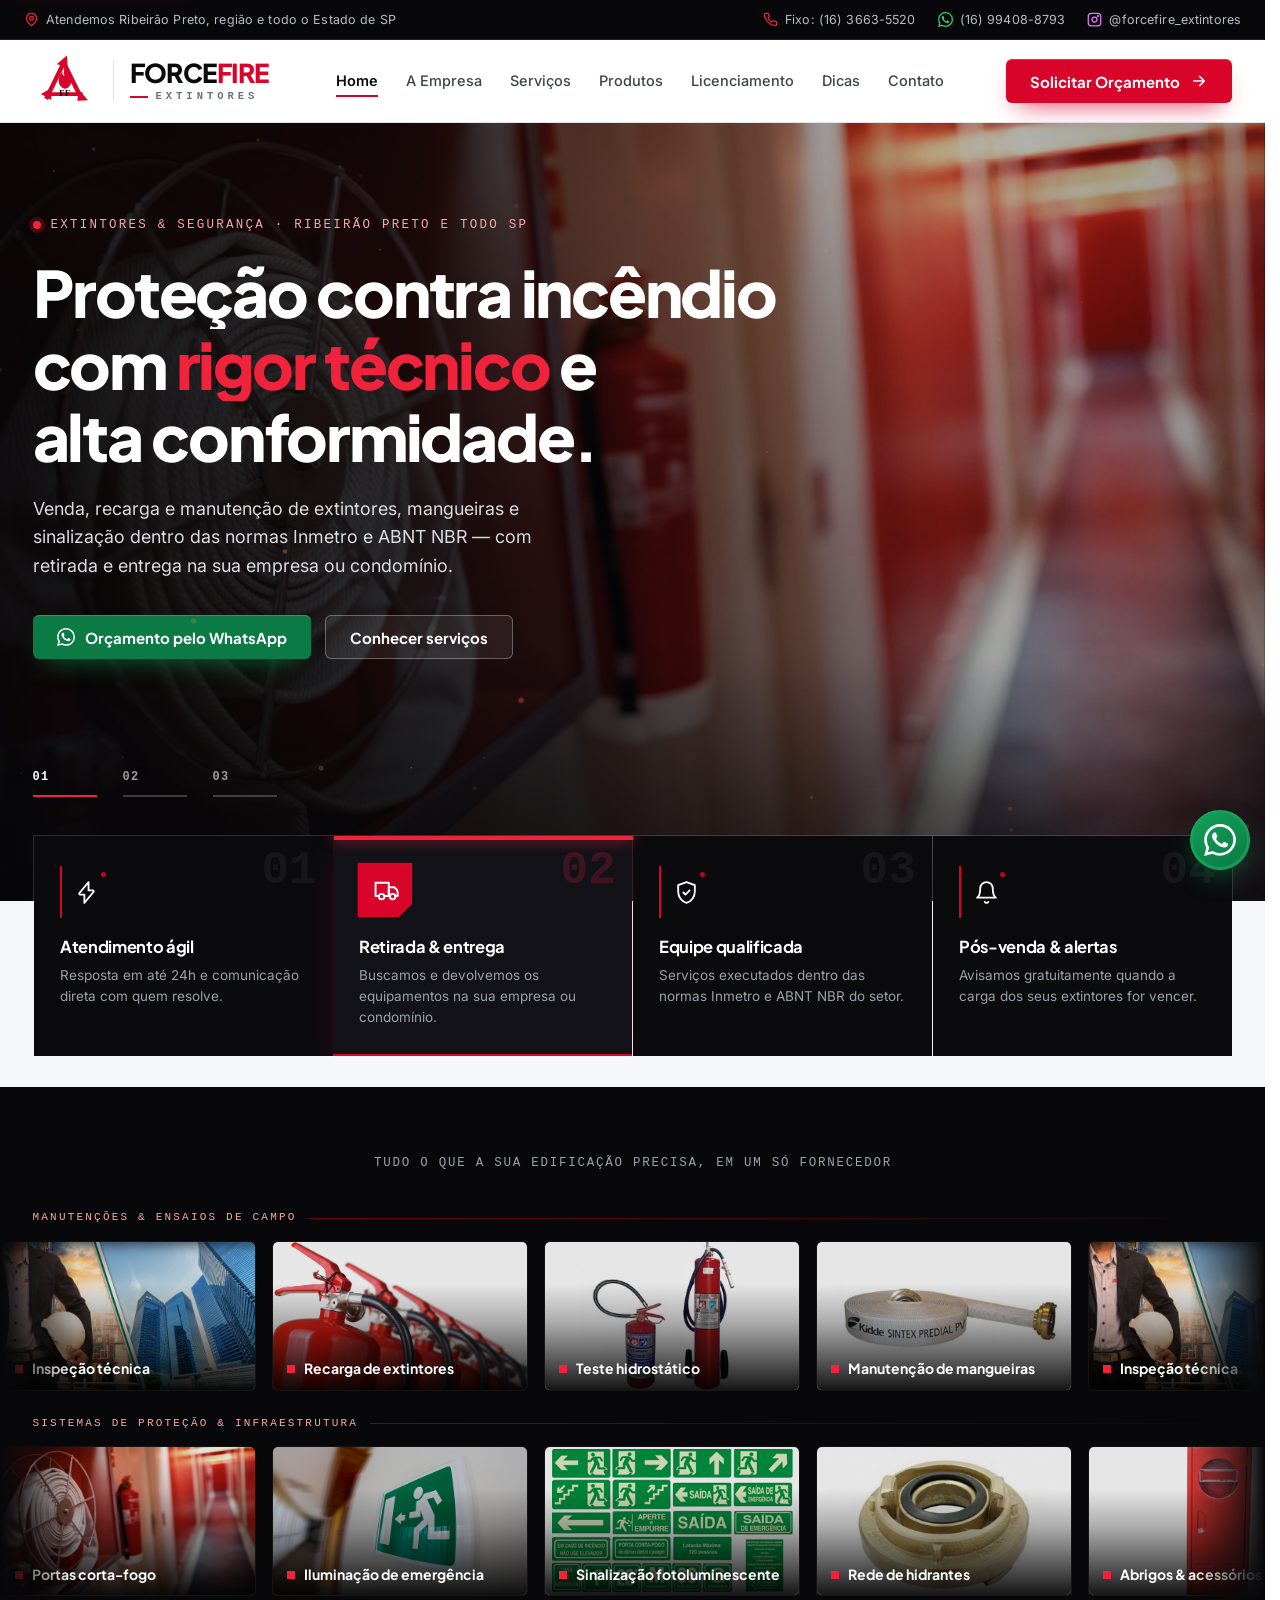
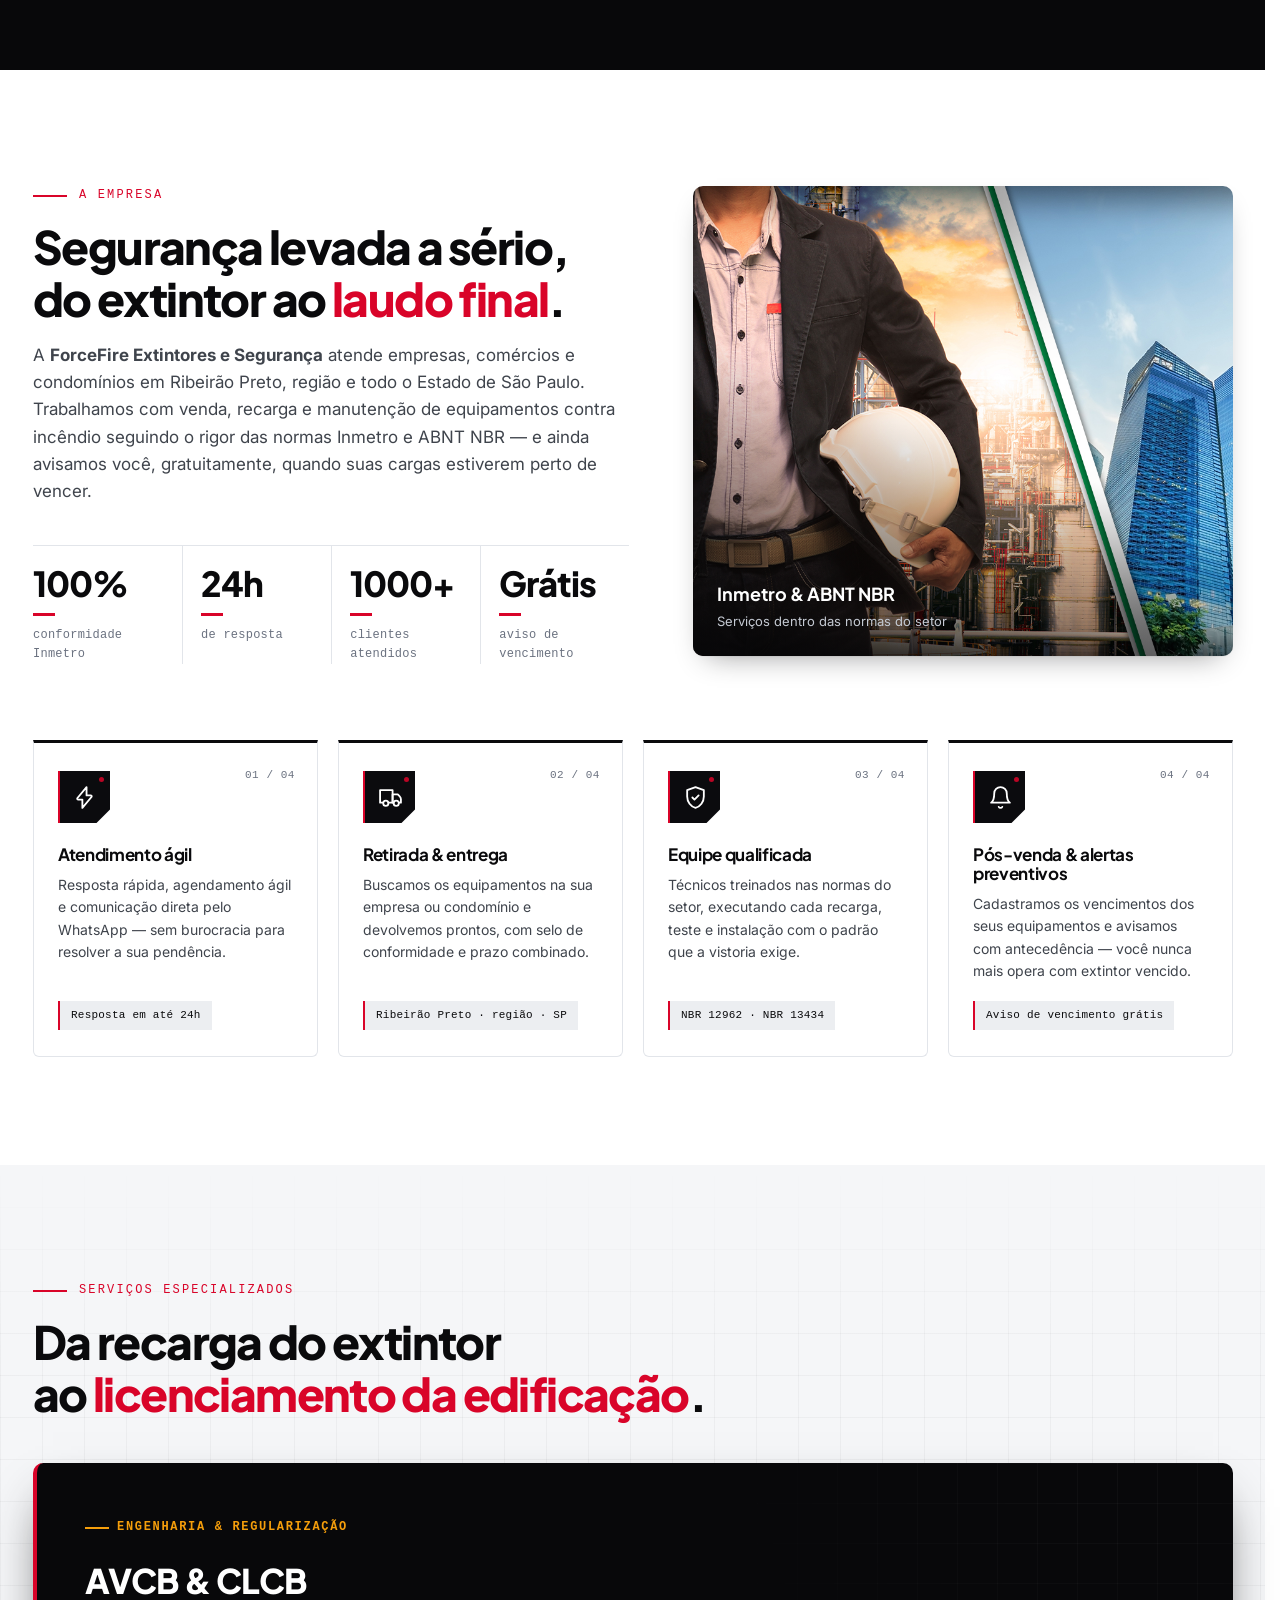
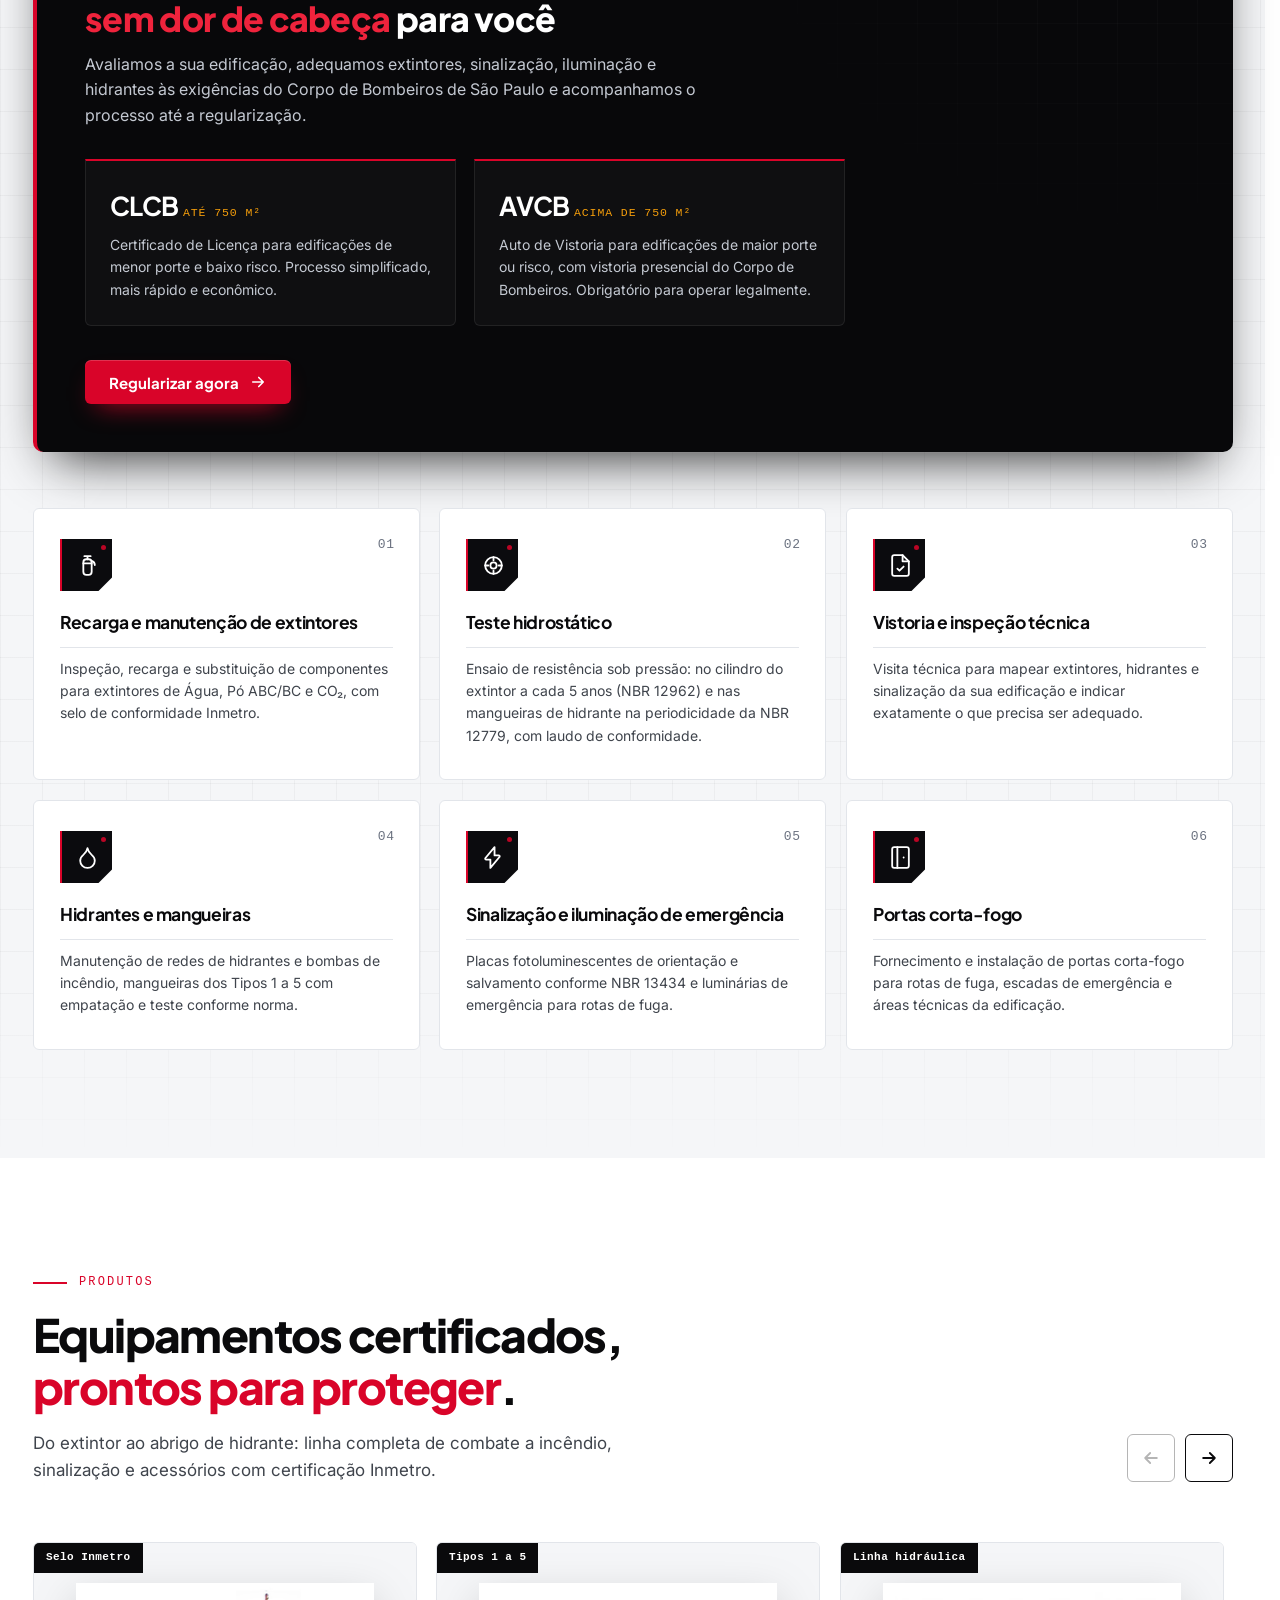
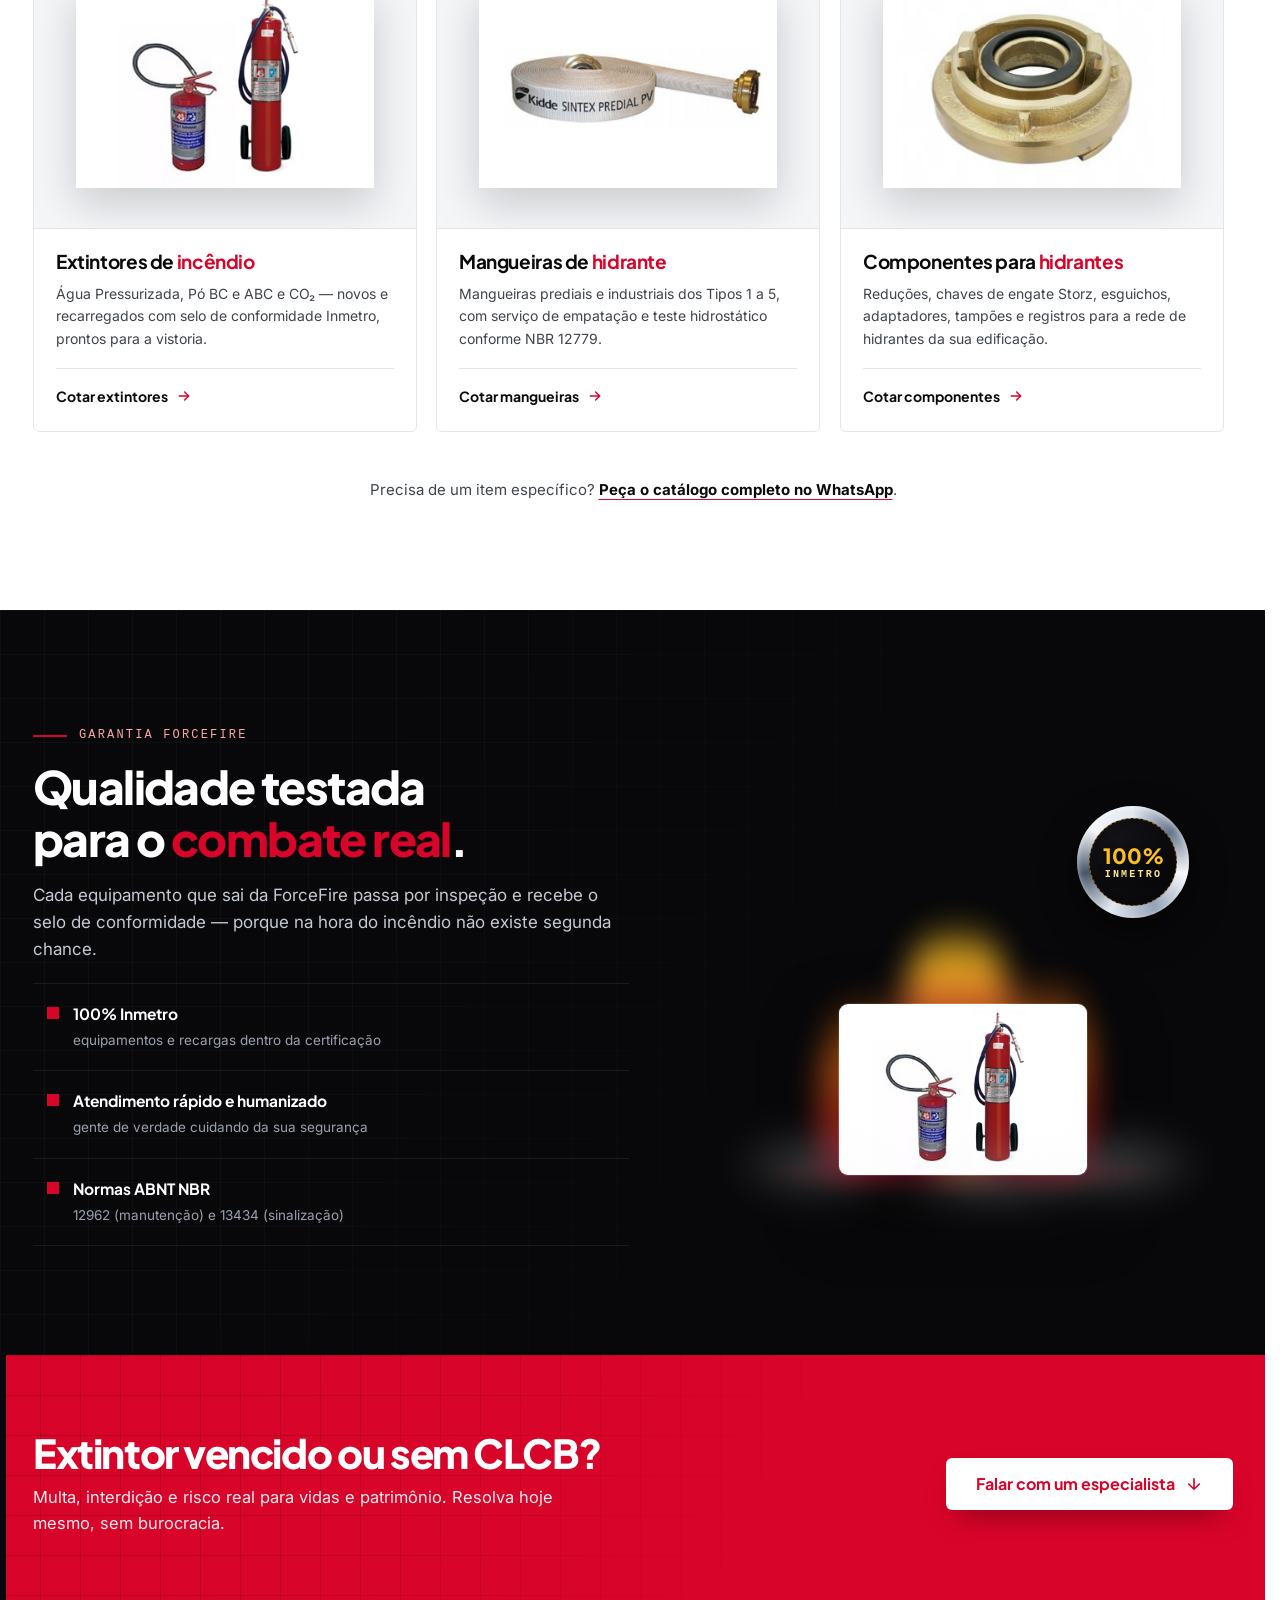
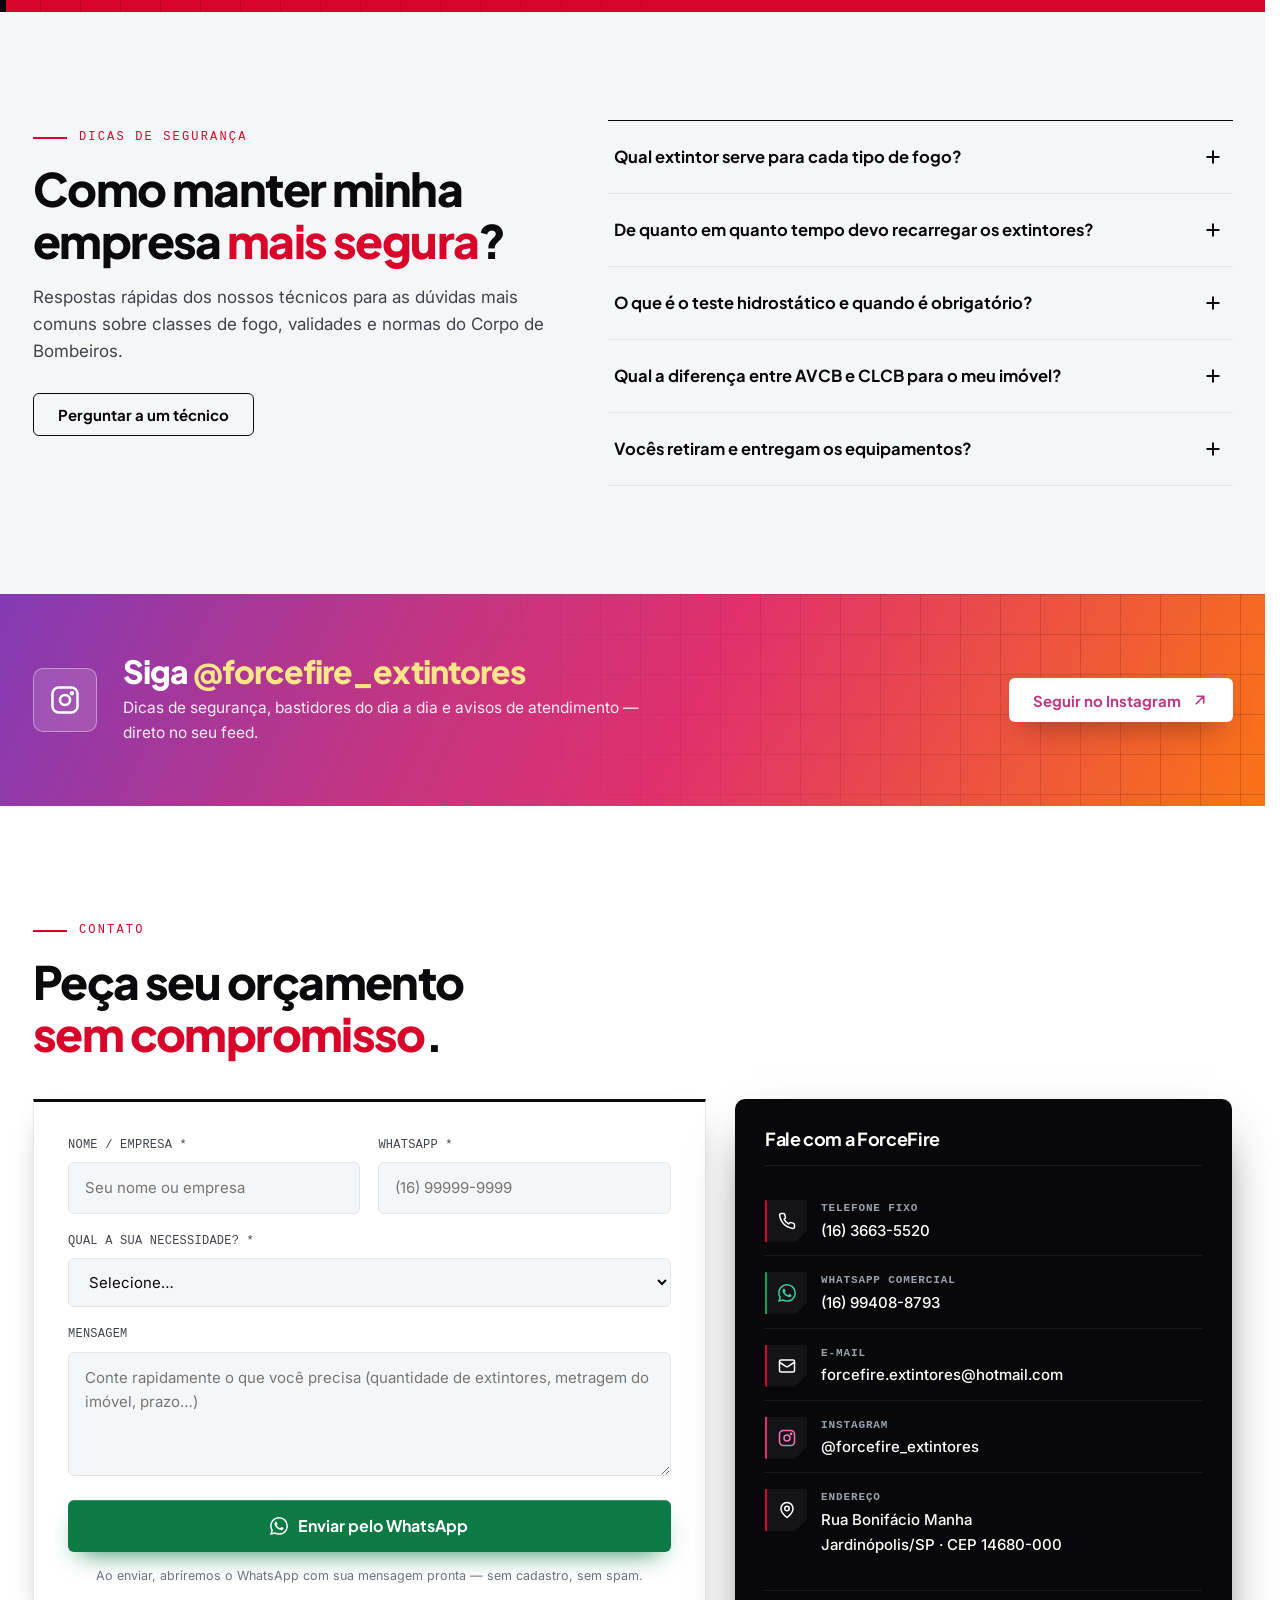
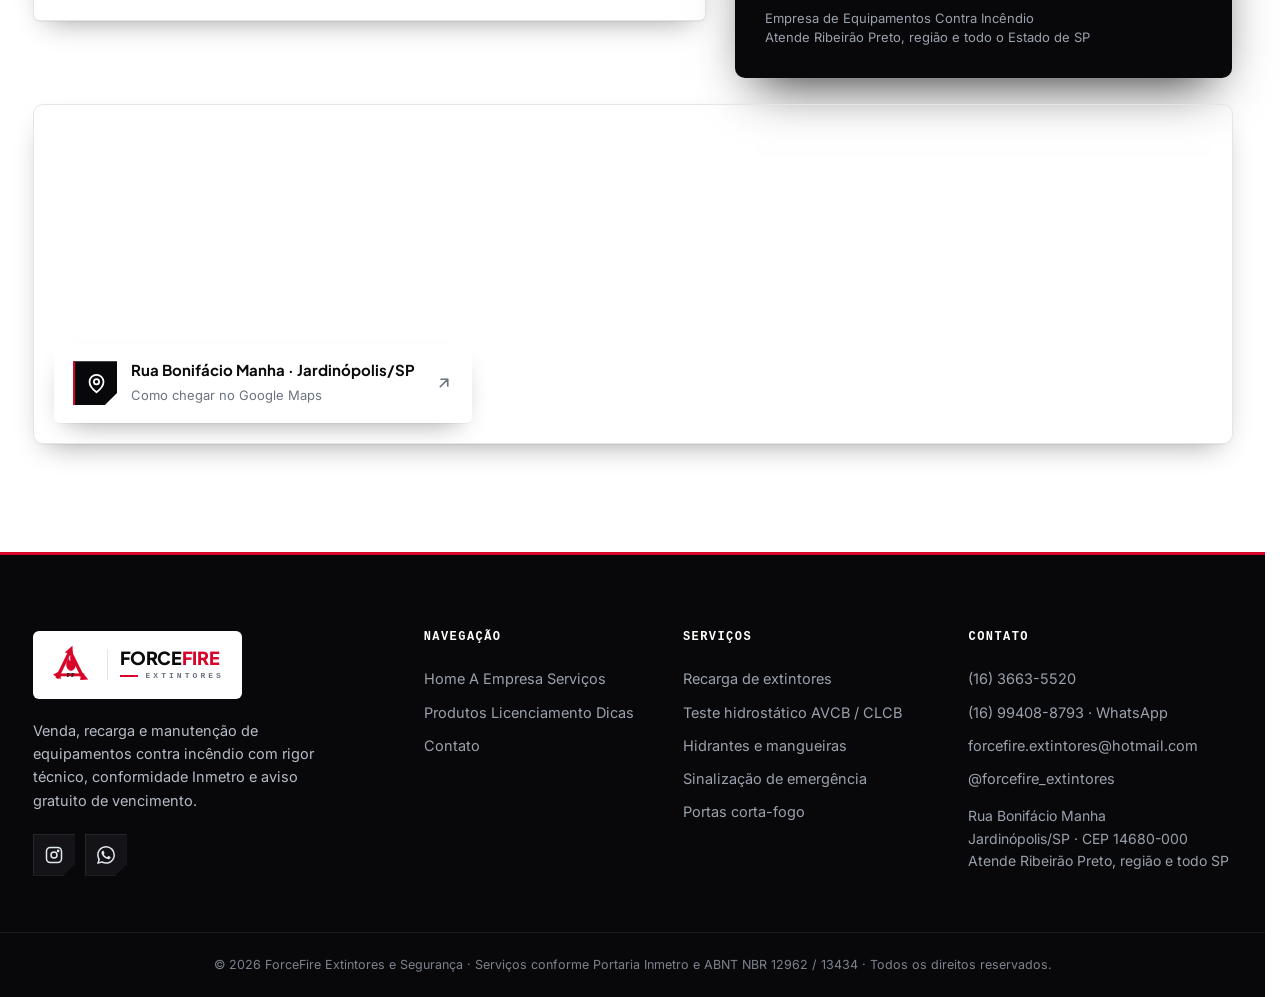
==== commit eb2e31f2: "fix: set slide duration to 4.5s max and refine differential card micro-animations and indicator bar" ====
--- a/OneDrive - Instituto Presbiteriano Mackenzie/Área de Trabalho/Vesta/Projeto/Freelance/Sites Grupo Alvo/Site - Force Fire-20260724T174636Z-1-001/index.html
+++ b/OneDrive - Instituto Presbiteriano Mackenzie/Área de Trabalho/Vesta/Projeto/Freelance/Sites Grupo Alvo/Site - Force Fire-20260724T174636Z-1-001/index.html
@@ -229,28 +229,28 @@
       <div class="container">
         <div class="difs-grid stagger" id="difsGrid">
           <div class="difs-bar" id="difsBar" aria-hidden="true"></div>
-          <article class="dif reveal is-active">
+          <article class="dif reveal is-active" data-dif="0">
             <div class="dif-icon">
               <svg viewBox="0 0 24 24" fill="none" stroke="currentColor" stroke-width="1.8" stroke-linecap="round" stroke-linejoin="round"><path d="M13 2 4.09 12.69A1 1 0 0 0 5 14h4v8l8.91-10.69A1 1 0 0 0 17 10h-4V2Z"/></svg>
             </div>
             <h3>Atendimento ágil</h3>
             <p>Resposta em até 24h e comunicação direta com quem resolve.</p>
           </article>
-          <article class="dif reveal">
+          <article class="dif reveal" data-dif="1">
             <div class="dif-icon">
               <svg viewBox="0 0 24 24" fill="none" stroke="currentColor" stroke-width="1.8" stroke-linecap="round" stroke-linejoin="round"><path d="M10 17h4V5H2v12h3"/><path d="M20 17h2v-3.34a4 4 0 0 0-1.17-2.83L19 9h-5v8h1"/><circle cx="7.5" cy="17.5" r="2.5"/><circle cx="17.5" cy="17.5" r="2.5"/></svg>
             </div>
             <h3>Retirada &amp; entrega</h3>
             <p>Buscamos e devolvemos os equipamentos na sua empresa ou condomínio.</p>
           </article>
-          <article class="dif reveal">
+          <article class="dif reveal" data-dif="2">
             <div class="dif-icon">
               <svg viewBox="0 0 24 24" fill="none" stroke="currentColor" stroke-width="1.8" stroke-linecap="round" stroke-linejoin="round"><path d="M12 2 4 5v6c0 5.25 3.4 9.74 8 11 4.6-1.26 8-5.75 8-11V5l-8-3Z"/><path d="m9 12 2 2 4-4"/></svg>
             </div>
             <h3>Equipe qualificada</h3>
             <p>Serviços executados dentro das normas Inmetro e ABNT NBR do setor.</p>
           </article>
-          <article class="dif reveal">
+          <article class="dif reveal" data-dif="3">
             <div class="dif-icon">
               <svg viewBox="0 0 24 24" fill="none" stroke="currentColor" stroke-width="1.8" stroke-linecap="round" stroke-linejoin="round"><path d="M6 8a6 6 0 0 1 12 0c0 7 3 9 3 9H3s3-2 3-9"/><path d="M10.3 21a1.94 1.94 0 0 0 3.4 0"/></svg>
             </div>
--- a/OneDrive - Instituto Presbiteriano Mackenzie/Área de Trabalho/Vesta/Projeto/Freelance/Sites Grupo Alvo/Site - Force Fire-20260724T174636Z-1-001/css/style.css
+++ b/OneDrive - Instituto Presbiteriano Mackenzie/Área de Trabalho/Vesta/Projeto/Freelance/Sites Grupo Alvo/Site - Force Fire-20260724T174636Z-1-001/css/style.css
@@ -57,7 +57,7 @@
   --ease-out: cubic-bezier(0.22, 1, 0.36, 1);
   --ease-io: cubic-bezier(0.65, 0.05, 0.28, 1);   /* in-out natural p/ carrossel */
   --ease-spring: cubic-bezier(0.34, 1.4, 0.5, 1);
-  --slide-dur: 2500ms;
+  --slide-dur: 4500ms;
 
   /* Elevação por contorno + sombra curta e densa (não "template soft") */
   --lift: 0 1px 0 rgba(10,10,12,0.04), 0 12px 28px -14px rgba(8,8,10,0.45);
@@ -536,55 +536,69 @@
 
 /* Micro-animações dos ícones nos diferenciais (A cada 3s / no hover) */
 /* 01. Raio (Atendimento ágil) -> Piscada / Flash */
-.dif:nth-child(2).is-active .dif-icon svg,
-.dif:nth-child(2):hover .dif-icon svg {
-  animation: lightningFlash 0.75s ease-in-out infinite alternate;
+.dif[data-dif="0"].is-active .dif-icon,
+.dif[data-dif="0"]:hover .dif-icon {
+  background: #D90429 !important;
+  box-shadow: 0 0 20px rgba(255, 235, 59, 0.6) !important;
+}
+.dif[data-dif="0"].is-active .dif-icon svg,
+.dif[data-dif="0"]:hover .dif-icon svg {
+  animation: lightningFlash 0.6s ease-in-out infinite alternate;
 }
 @keyframes lightningFlash {
-  0% { opacity: 1; filter: drop-shadow(0 0 2px #ff2e4d); transform: scale(1); }
-  50% { opacity: 0.35; filter: drop-shadow(0 0 14px #ffeb3b); transform: scale(1.18) rotate(-6deg); }
-  100% { opacity: 1; filter: drop-shadow(0 0 18px #ff2e4d); transform: scale(1.08) rotate(6deg); }
+  0% { opacity: 1; filter: drop-shadow(0 0 4px #ffff00); transform: scale(1); }
+  50% { opacity: 0.25; filter: drop-shadow(0 0 16px #ffffff); transform: scale(1.22) rotate(-8deg); }
+  100% { opacity: 1; filter: drop-shadow(0 0 20px #ff2e4d); transform: scale(1.1) rotate(8deg); }
 }
 
 /* 02. Caminhão (Retirada & entrega) -> Tremidinha / Movimento de andar */
-.dif:nth-child(3).is-active .dif-icon svg,
-.dif:nth-child(3):hover .dif-icon svg {
-  animation: truckDrive 0.45s ease-in-out infinite;
+.dif[data-dif="1"].is-active .dif-icon,
+.dif[data-dif="1"]:hover .dif-icon {
+  background: #D90429 !important;
+}
+.dif[data-dif="1"].is-active .dif-icon svg,
+.dif[data-dif="1"]:hover .dif-icon svg {
+  animation: truckDrive 0.4s ease-in-out infinite;
 }
 @keyframes truckDrive {
   0% { transform: translate(0, 0) rotate(0deg); }
-  25% { transform: translate(2.5px, -2px) rotate(1.5deg); }
-  50% { transform: translate(-1.5px, 1px) rotate(-1deg); }
-  75% { transform: translate(3px, -1px) rotate(2deg); }
+  25% { transform: translate(3px, -2px) rotate(2deg); }
+  50% { transform: translate(-2px, 1.5px) rotate(-1.5deg); }
+  75% { transform: translate(3.5px, -1px) rotate(2.5deg); }
   100% { transform: translate(0, 0) rotate(0deg); }
 }
 
 /* 03. Escudo (Equipe qualificada) -> Brilho Metallic Aura */
-.dif:nth-child(4).is-active .dif-icon,
-.dif:nth-child(4):hover .dif-icon {
+.dif[data-dif="2"].is-active .dif-icon,
+.dif[data-dif="2"]:hover .dif-icon {
+  background: #D90429 !important;
   animation: shieldGlow 1.2s ease-in-out infinite alternate;
 }
-.dif:nth-child(4).is-active .dif-icon svg,
-.dif:nth-child(4):hover .dif-icon svg {
-  filter: drop-shadow(0 0 8px #ffffff) drop-shadow(0 0 16px var(--red-light));
+.dif[data-dif="2"].is-active .dif-icon svg,
+.dif[data-dif="2"]:hover .dif-icon svg {
+  filter: drop-shadow(0 0 10px #ffffff) drop-shadow(0 0 20px #ffffff);
 }
 @keyframes shieldGlow {
-  0% { box-shadow: 0 0 4px rgba(255,255,255,0.2); }
-  100% { box-shadow: 0 0 26px rgba(239,35,60,0.85), inset 0 0 12px rgba(255,255,255,0.7); }
+  0% { box-shadow: 0 0 4px rgba(255,255,255,0.3); }
+  100% { box-shadow: 0 0 30px rgba(255,255,255,0.9), 0 0 15px rgba(239,35,60,0.9); }
 }
 
 /* 04. Sininho (Pós-venda & alertas) -> Chacoalhada / Ring */
-.dif:nth-child(5).is-active .dif-icon svg,
-.dif:nth-child(5):hover .dif-icon svg {
-  animation: bellRing 0.55s ease-in-out infinite;
+.dif[data-dif="3"].is-active .dif-icon,
+.dif[data-dif="3"]:hover .dif-icon {
+  background: #D90429 !important;
+}
+.dif[data-dif="3"].is-active .dif-icon svg,
+.dif[data-dif="3"]:hover .dif-icon svg {
+  animation: bellRing 0.5s ease-in-out infinite;
   transform-origin: top center;
 }
 @keyframes bellRing {
   0% { transform: rotate(0deg); }
-  20% { transform: rotate(18deg); }
-  40% { transform: rotate(-15deg); }
-  60% { transform: rotate(10deg); }
-  80% { transform: rotate(-6deg); }
+  20% { transform: rotate(22deg); }
+  40% { transform: rotate(-18deg); }
+  60% { transform: rotate(12deg); }
+  80% { transform: rotate(-8deg); }
   100% { transform: rotate(0deg); }
 }
 
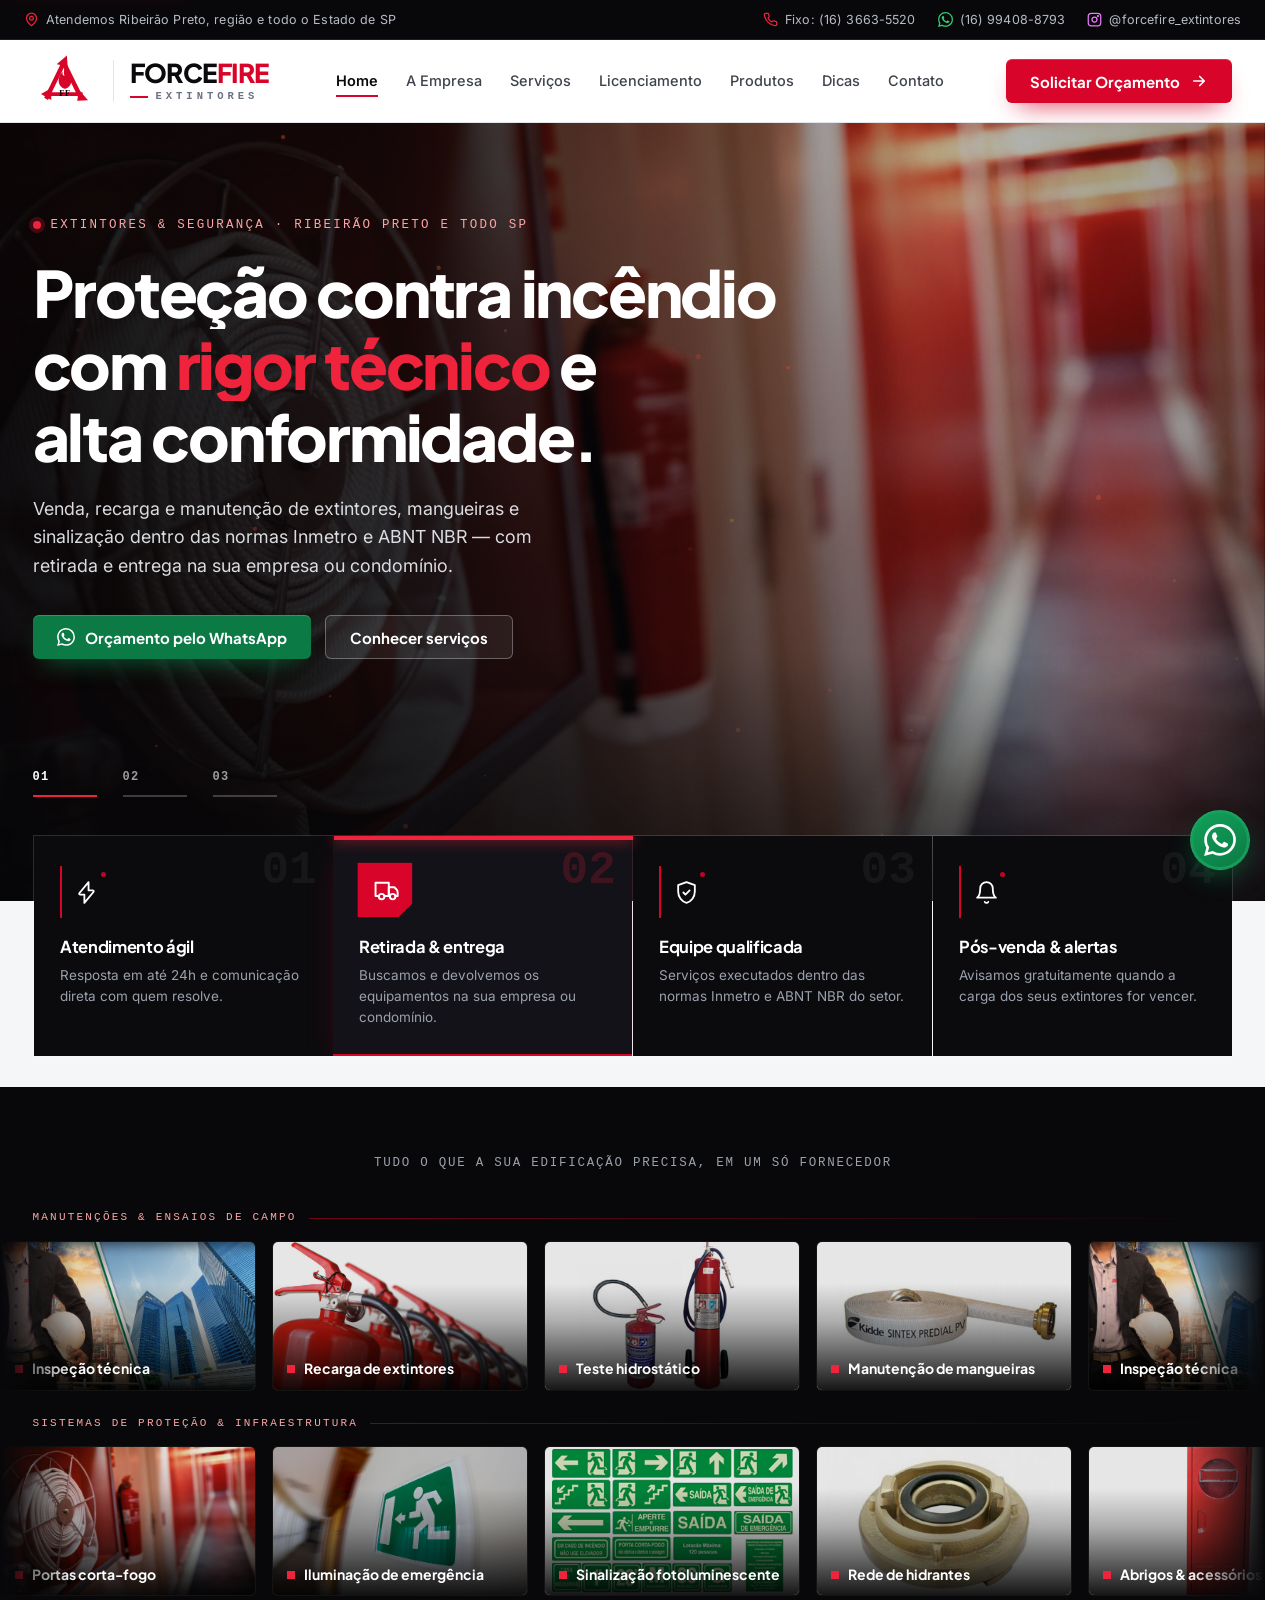
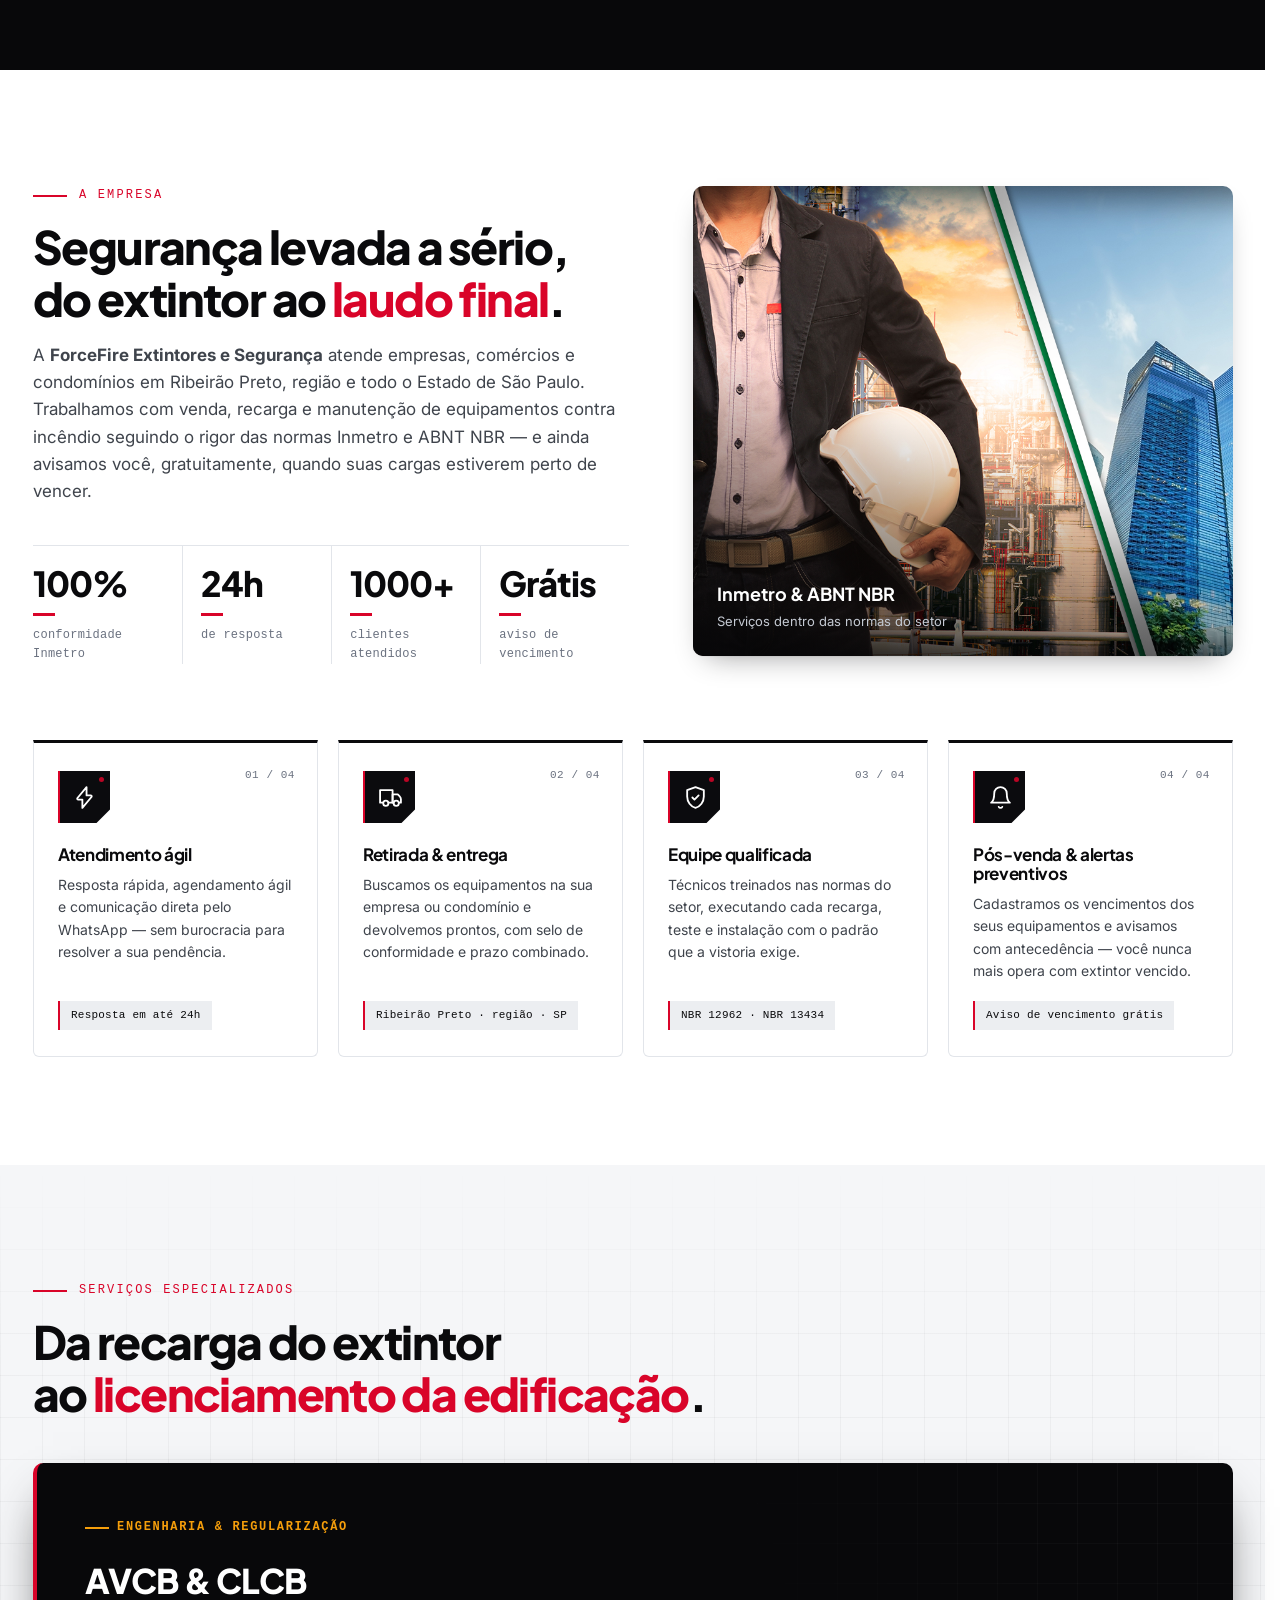
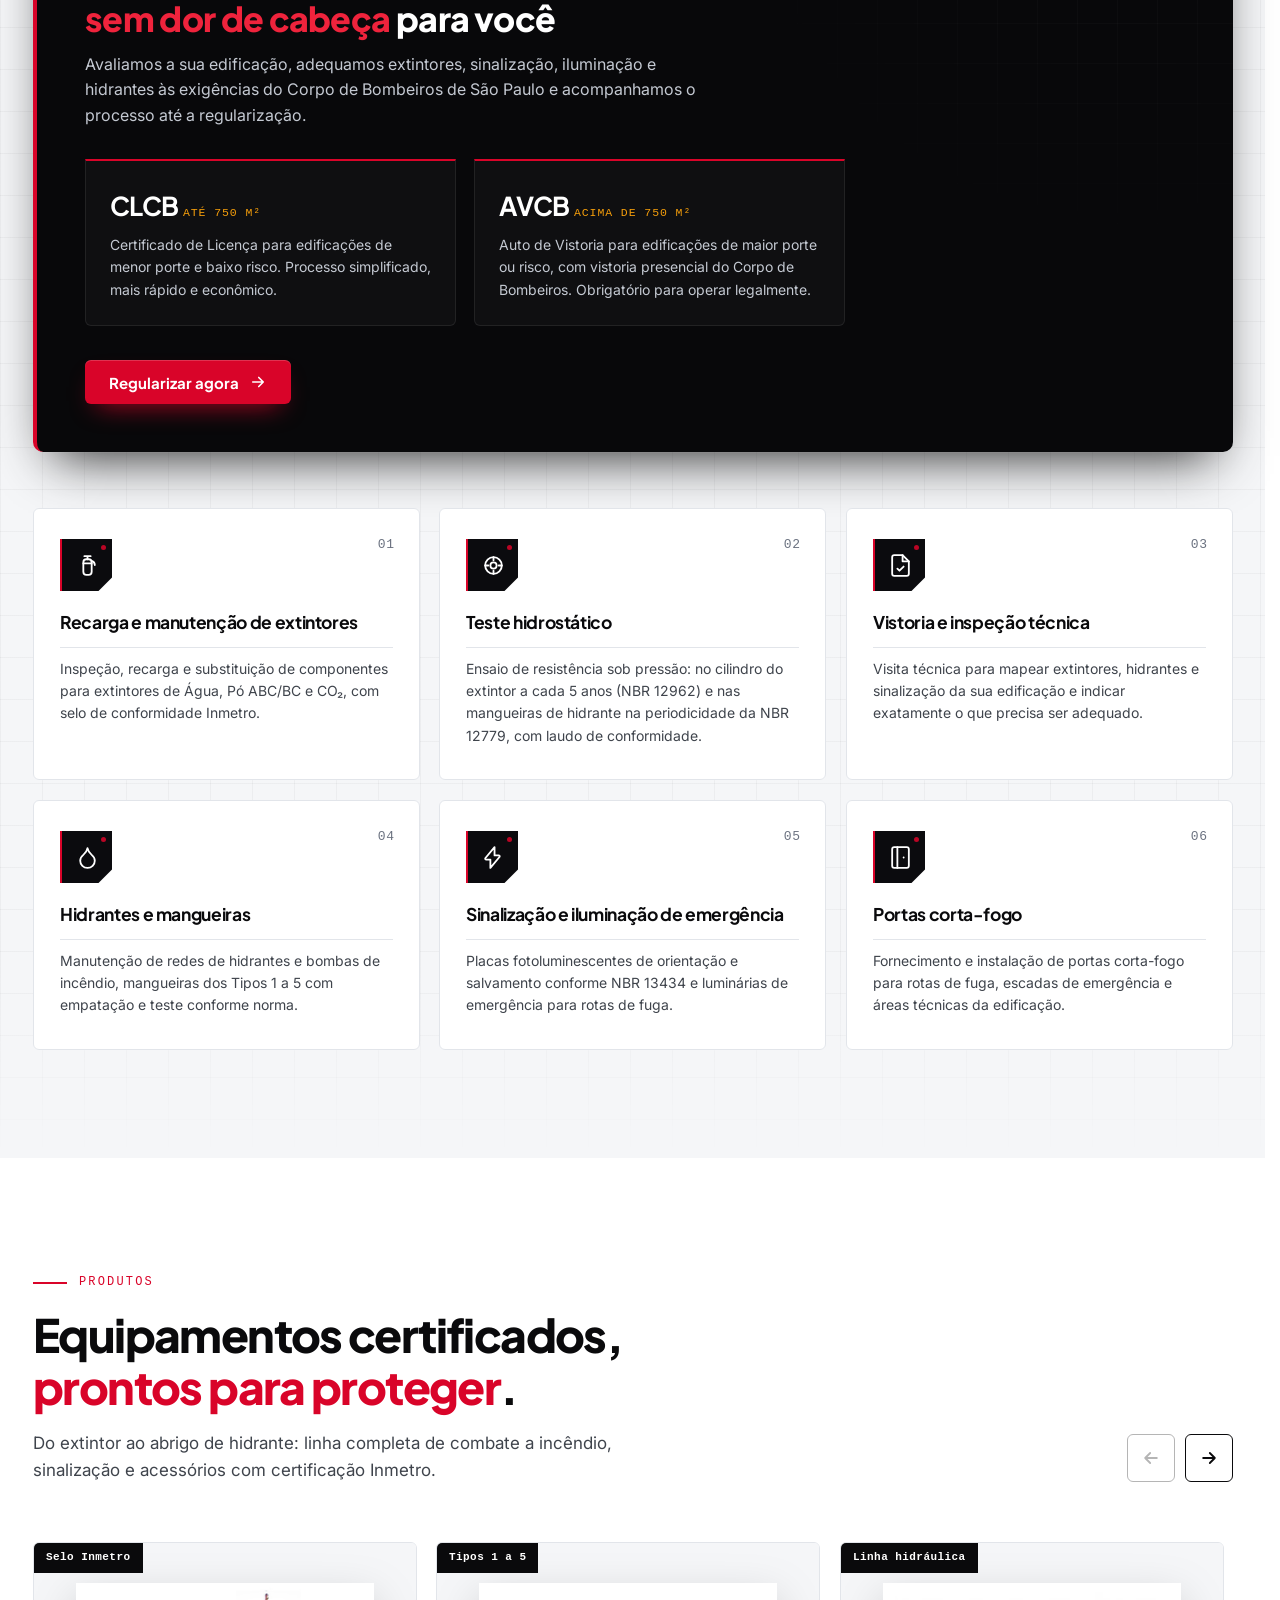
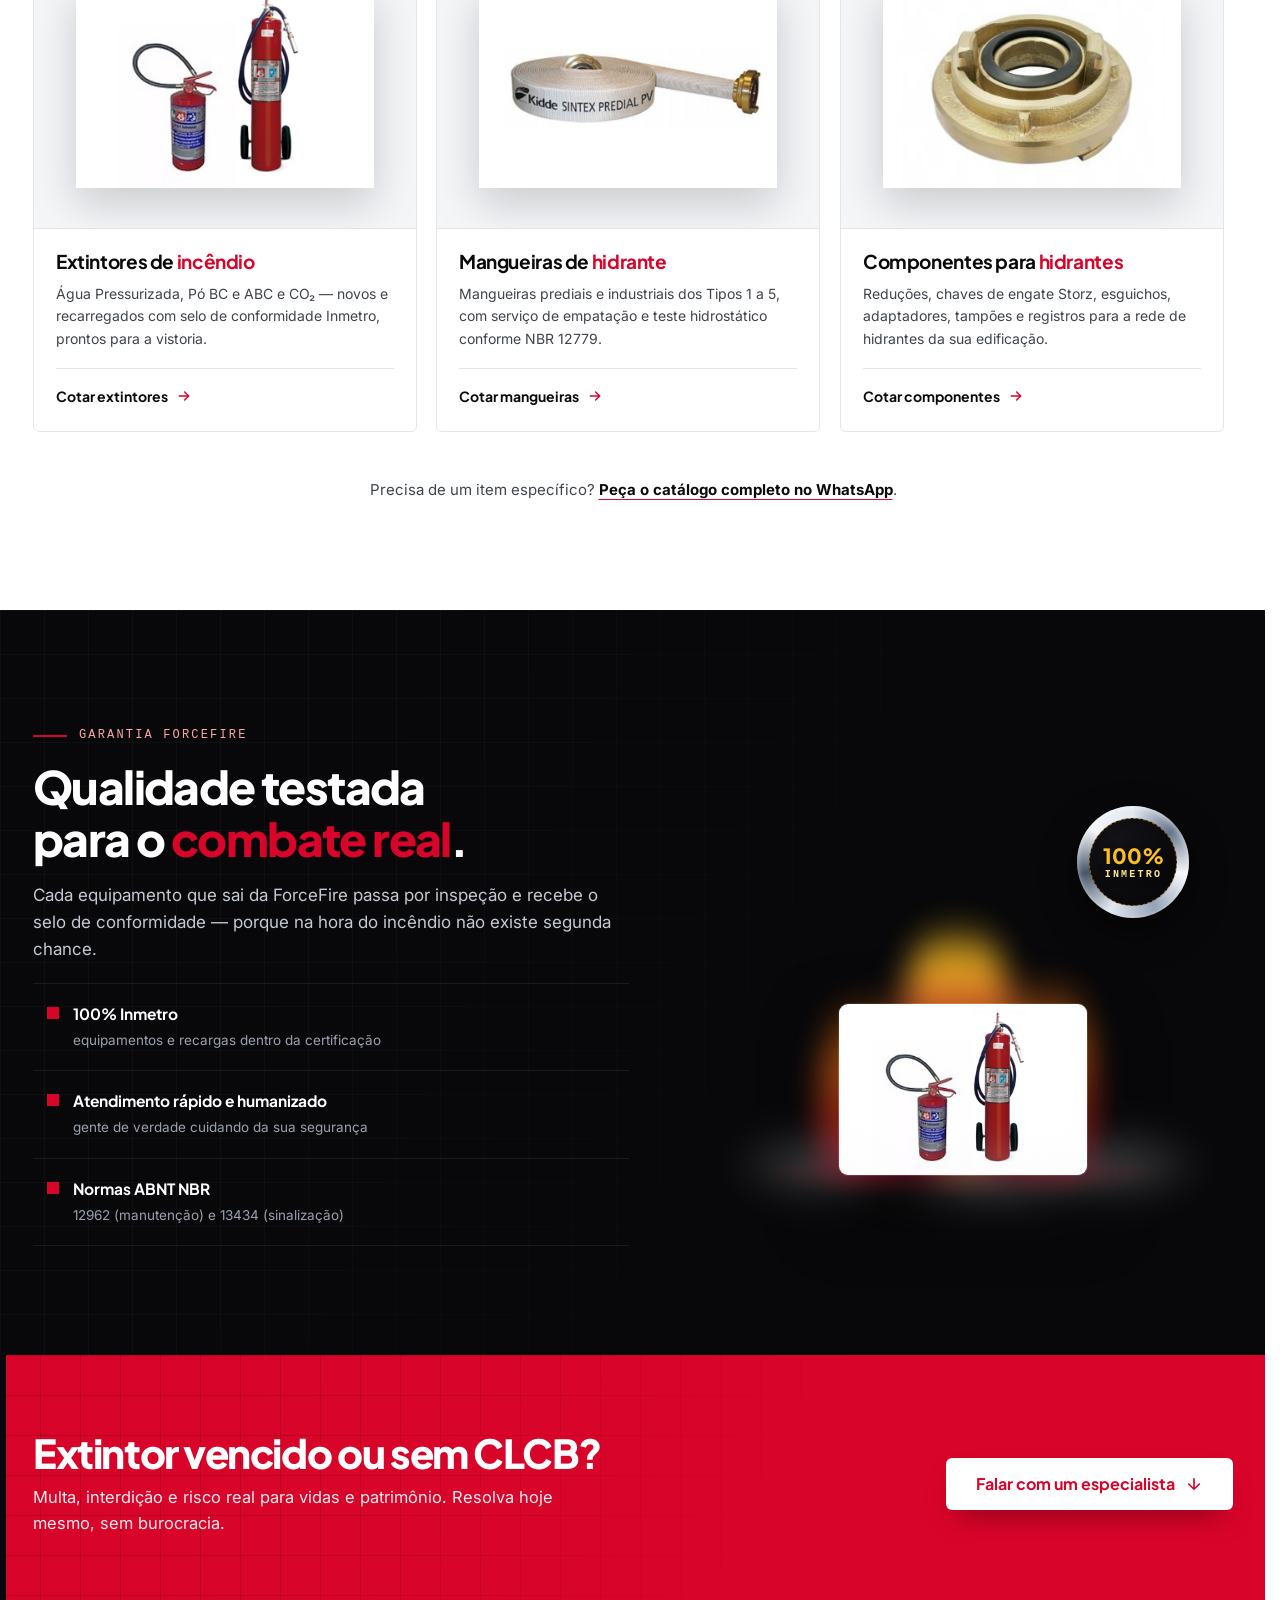
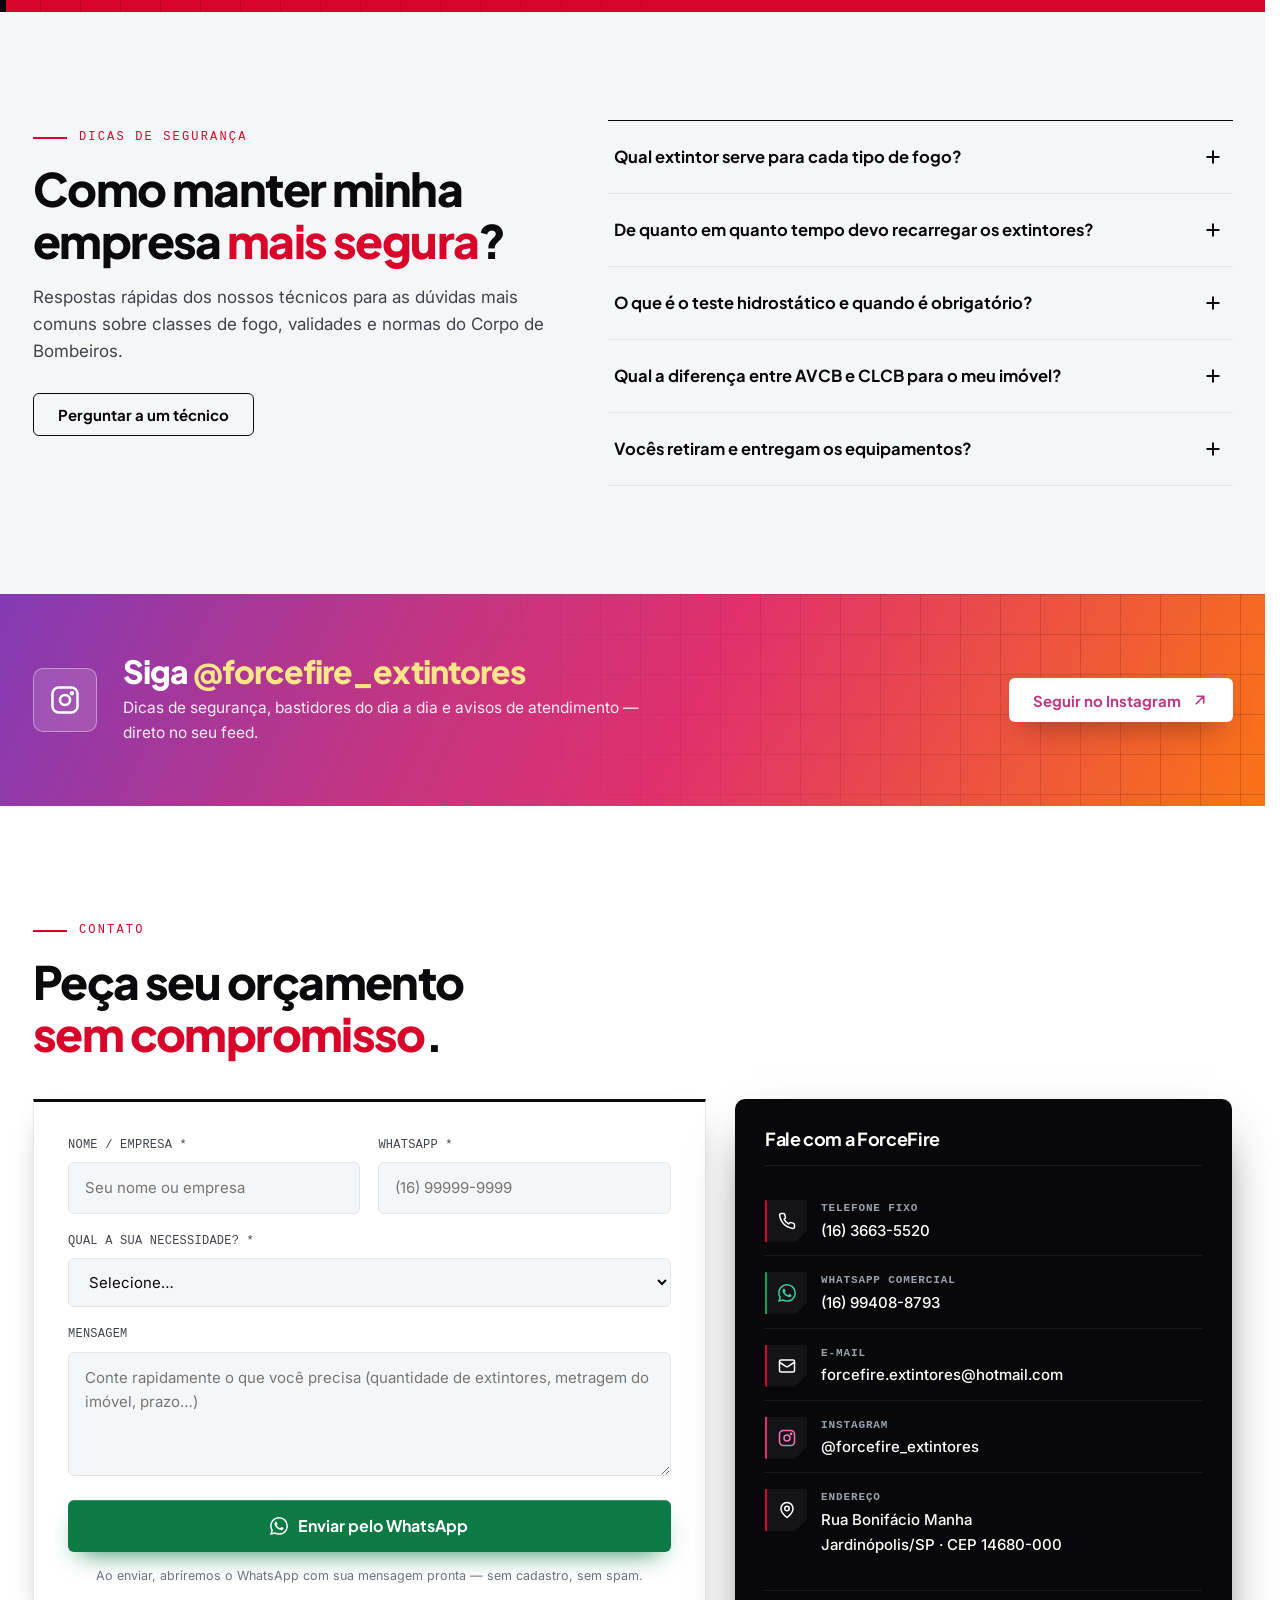
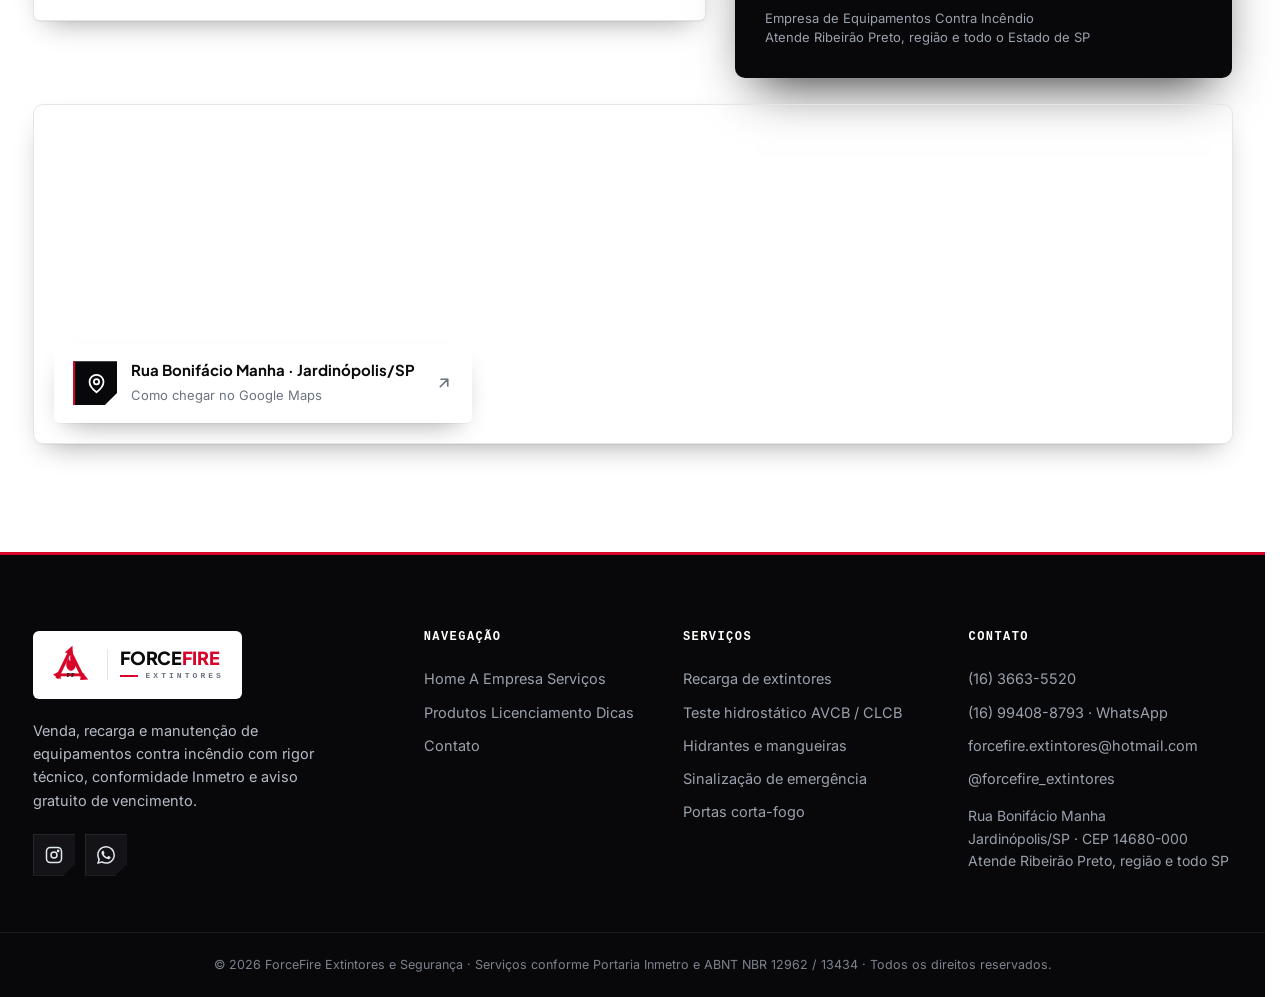
==== commit d991d81b: "fix: reorder nav menu to match page sections and set hero slide to 5s" ====
--- a/OneDrive - Instituto Presbiteriano Mackenzie/Área de Trabalho/Vesta/Projeto/Freelance/Sites Grupo Alvo/Site - Force Fire-20260724T174636Z-1-001/index.html
+++ b/OneDrive - Instituto Presbiteriano Mackenzie/Área de Trabalho/Vesta/Projeto/Freelance/Sites Grupo Alvo/Site - Force Fire-20260724T174636Z-1-001/index.html
@@ -31,7 +31,7 @@
   <link rel="preconnect" href="https://fonts.gstatic.com" crossorigin>
   <link href="https://fonts.googleapis.com/css2?family=Plus+Jakarta+Sans:wght@500;600;700;800&family=Inter:wght@400;500;600&display=swap" rel="stylesheet">
 
-  <link rel="stylesheet" href="css/style.css?v=5">
+  <link rel="stylesheet" href="css/style.css?v=6">
 
   <!-- Dados estruturados: negócio local -->
   <script type="application/ld+json">
@@ -65,8 +65,8 @@
     "itemListElement": [
       { "@type": "SiteNavigationElement", "position": 1, "name": "A Empresa", "url": "./#empresa" },
       { "@type": "SiteNavigationElement", "position": 2, "name": "Serviços", "url": "./#servicos" },
-      { "@type": "SiteNavigationElement", "position": 3, "name": "Produtos", "url": "./#produtos" },
-      { "@type": "SiteNavigationElement", "position": 4, "name": "Licenciamento AVCB e CLCB", "url": "./#licenciamento" },
+      { "@type": "SiteNavigationElement", "position": 3, "name": "Licenciamento AVCB e CLCB", "url": "./#licenciamento" },
+      { "@type": "SiteNavigationElement", "position": 4, "name": "Produtos", "url": "./#produtos" },
       { "@type": "SiteNavigationElement", "position": 5, "name": "Dicas de Segurança", "url": "./#dicas" },
       { "@type": "SiteNavigationElement", "position": 6, "name": "Contato", "url": "./#contato" }
     ]
@@ -119,8 +119,8 @@
         <a href="#home" class="nav-link is-active">Home</a>
         <a href="#empresa" class="nav-link">A Empresa</a>
         <a href="#servicos" class="nav-link">Serviços</a>
+        <a href="#licenciamento" class="nav-link">Licenciamento</a>
         <a href="#produtos" class="nav-link">Produtos</a>
-        <a href="#licenciamento" class="nav-link">Licenciamento</a>
         <a href="#dicas" class="nav-link">Dicas</a>
         <a href="#contato" class="nav-link">Contato</a>
       </nav>
@@ -821,6 +821,6 @@
     <svg viewBox="0 0 24 24" fill="currentColor"><path d="M17.472 14.382c-.297-.149-1.758-.867-2.03-.967-.273-.099-.471-.148-.67.15-.197.297-.767.966-.94 1.164-.173.199-.347.223-.644.075-.297-.15-1.255-.463-2.39-1.475-.883-.788-1.48-1.761-1.653-2.059-.173-.297-.018-.458.13-.606.134-.133.297-.347.446-.52.149-.174.198-.298.297-.497.1-.198.05-.371-.025-.52-.074-.149-.668-1.612-.916-2.207-.242-.579-.487-.5-.669-.51-.173-.008-.371-.01-.57-.01-.198 0-.52.074-.792.372-.273.297-1.04 1.016-1.04 2.479 0 1.462 1.064 2.875 1.213 3.074.148.198 2.095 3.2 5.076 4.487.71.306 1.263.489 1.694.625.712.227 1.36.195 1.872.118.57-.085 1.758-.719 2.006-1.413.248-.694.248-1.289.173-1.413-.074-.124-.272-.198-.57-.347m-5.421 7.403h-.004a9.87 9.87 0 0 1-5.031-1.378l-.361-.214-3.741.982.998-3.648-.235-.374a9.86 9.86 0 0 1-1.51-5.26c.001-5.45 4.436-9.884 9.888-9.884 2.64 0 5.122 1.03 6.988 2.898a9.825 9.825 0 0 1 2.893 6.994c-.003 5.45-4.437 9.884-9.885 9.884m8.413-18.297A11.815 11.815 0 0 0 12.05 0C5.495 0 .16 5.335.157 11.892c0 2.096.547 4.142 1.588 5.945L.057 24l6.305-1.654a11.882 11.882 0 0 0 5.683 1.448h.005c6.554 0 11.89-5.335 11.893-11.893a11.821 11.821 0 0 0-3.48-8.413Z"/></svg>
   </a>
 
-  <script src="js/main.js?v=5" defer></script>
+  <script src="js/main.js?v=6" defer></script>
 </body>
 </html>
--- a/OneDrive - Instituto Presbiteriano Mackenzie/Área de Trabalho/Vesta/Projeto/Freelance/Sites Grupo Alvo/Site - Force Fire-20260724T174636Z-1-001/css/style.css
+++ b/OneDrive - Instituto Presbiteriano Mackenzie/Área de Trabalho/Vesta/Projeto/Freelance/Sites Grupo Alvo/Site - Force Fire-20260724T174636Z-1-001/css/style.css
@@ -57,7 +57,7 @@
   --ease-out: cubic-bezier(0.22, 1, 0.36, 1);
   --ease-io: cubic-bezier(0.65, 0.05, 0.28, 1);   /* in-out natural p/ carrossel */
   --ease-spring: cubic-bezier(0.34, 1.4, 0.5, 1);
-  --slide-dur: 4500ms;
+  --slide-dur: 5000ms;
 
   /* Elevação por contorno + sombra curta e densa (não "template soft") */
   --lift: 0 1px 0 rgba(10,10,12,0.04), 0 12px 28px -14px rgba(8,8,10,0.45);
@@ -426,30 +426,11 @@
 .hero-dot b s { display: block; height: 100%; width: 0; background: var(--red-light); text-decoration: none; }
 .hero-dot.is-active { color: #fff; }
 .hero-dot.is-active b s { animation: dotFill var(--slide-dur) linear forwards; }
-.hero.is-paused .hero-dot.is-active b s { animation-play-state: paused; }
 @keyframes dotFill { from { width: 0; } to { width: 100%; } }
-
-.hero-pause {
-  margin-left: 6px;
-  width: 34px; height: 34px; border-radius: 50%;
-  display: grid; place-items: center;
-  color: rgba(255, 255, 255, 0.85);
-  border: 1px solid rgba(255, 255, 255, 0.28);
-  -webkit-backdrop-filter: blur(6px); backdrop-filter: blur(6px);
-  transition: background 0.3s ease, transform 0.3s var(--ease-spring), border-color 0.3s ease, color 0.3s ease;
-}
-.hero-pause:hover { background: rgba(255, 255, 255, 0.14); transform: scale(1.08); color: #fff; }
-.hero-pause[hidden] { display: none; }
-.hero-pause svg { width: 15px; height: 15px; }
-.hero-pause .ic-play { display: none; }
-.hero-pause.is-paused .ic-pause { display: none; }
-.hero-pause.is-paused .ic-play { display: block; }
 
 .hero.on-light .hero-dot { color: rgba(10,10,12,0.6); }
 .hero.on-light .hero-dot.is-active { color: var(--text); }
 .hero.on-light .hero-dot b { background: rgba(10,10,12,0.14); }
-.hero.on-light .hero-pause { color: rgba(10,10,12,0.6); border-color: rgba(10,10,12,0.2); }
-.hero.on-light .hero-pause:hover { color: var(--text); background: rgba(10,10,12,0.06); }
 
 /* ==========================================================================
    SISTEMA DE ÍCONES — caixa near-black com canto cortado + hairline vermelho.
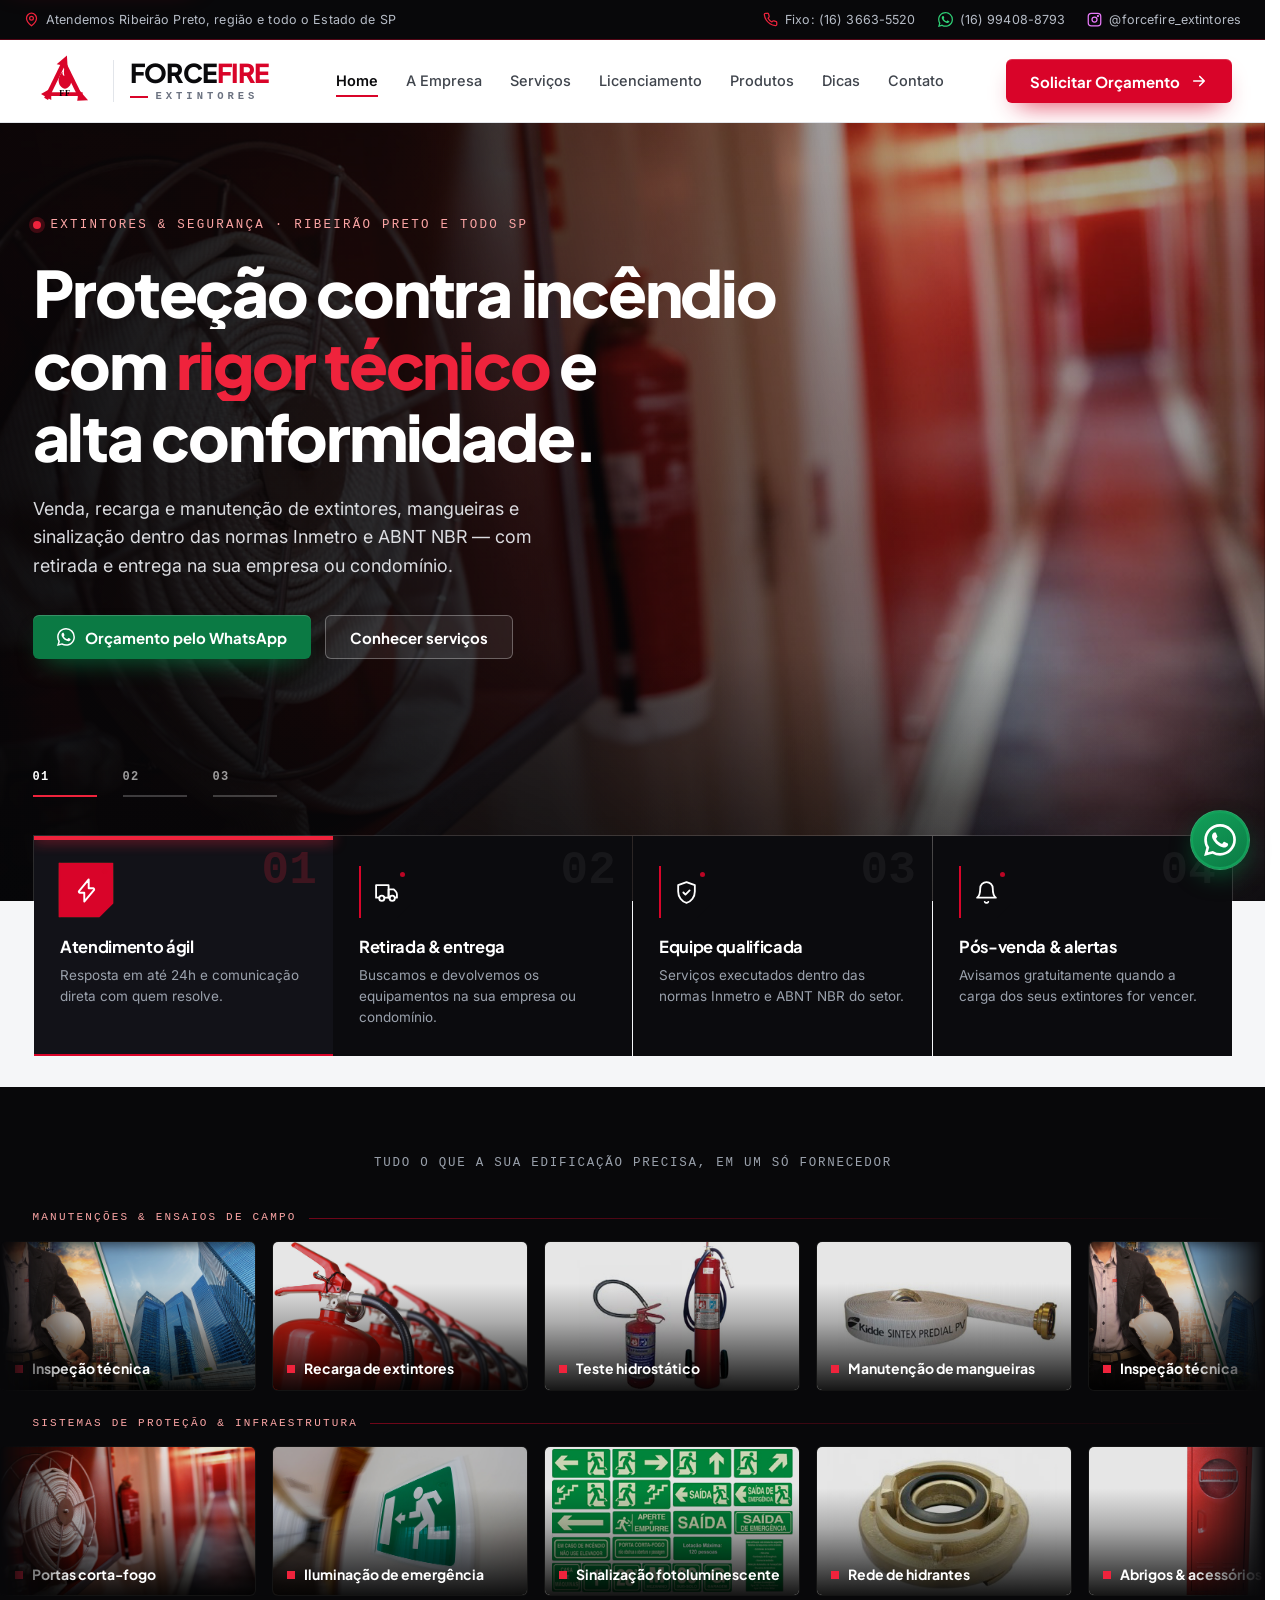
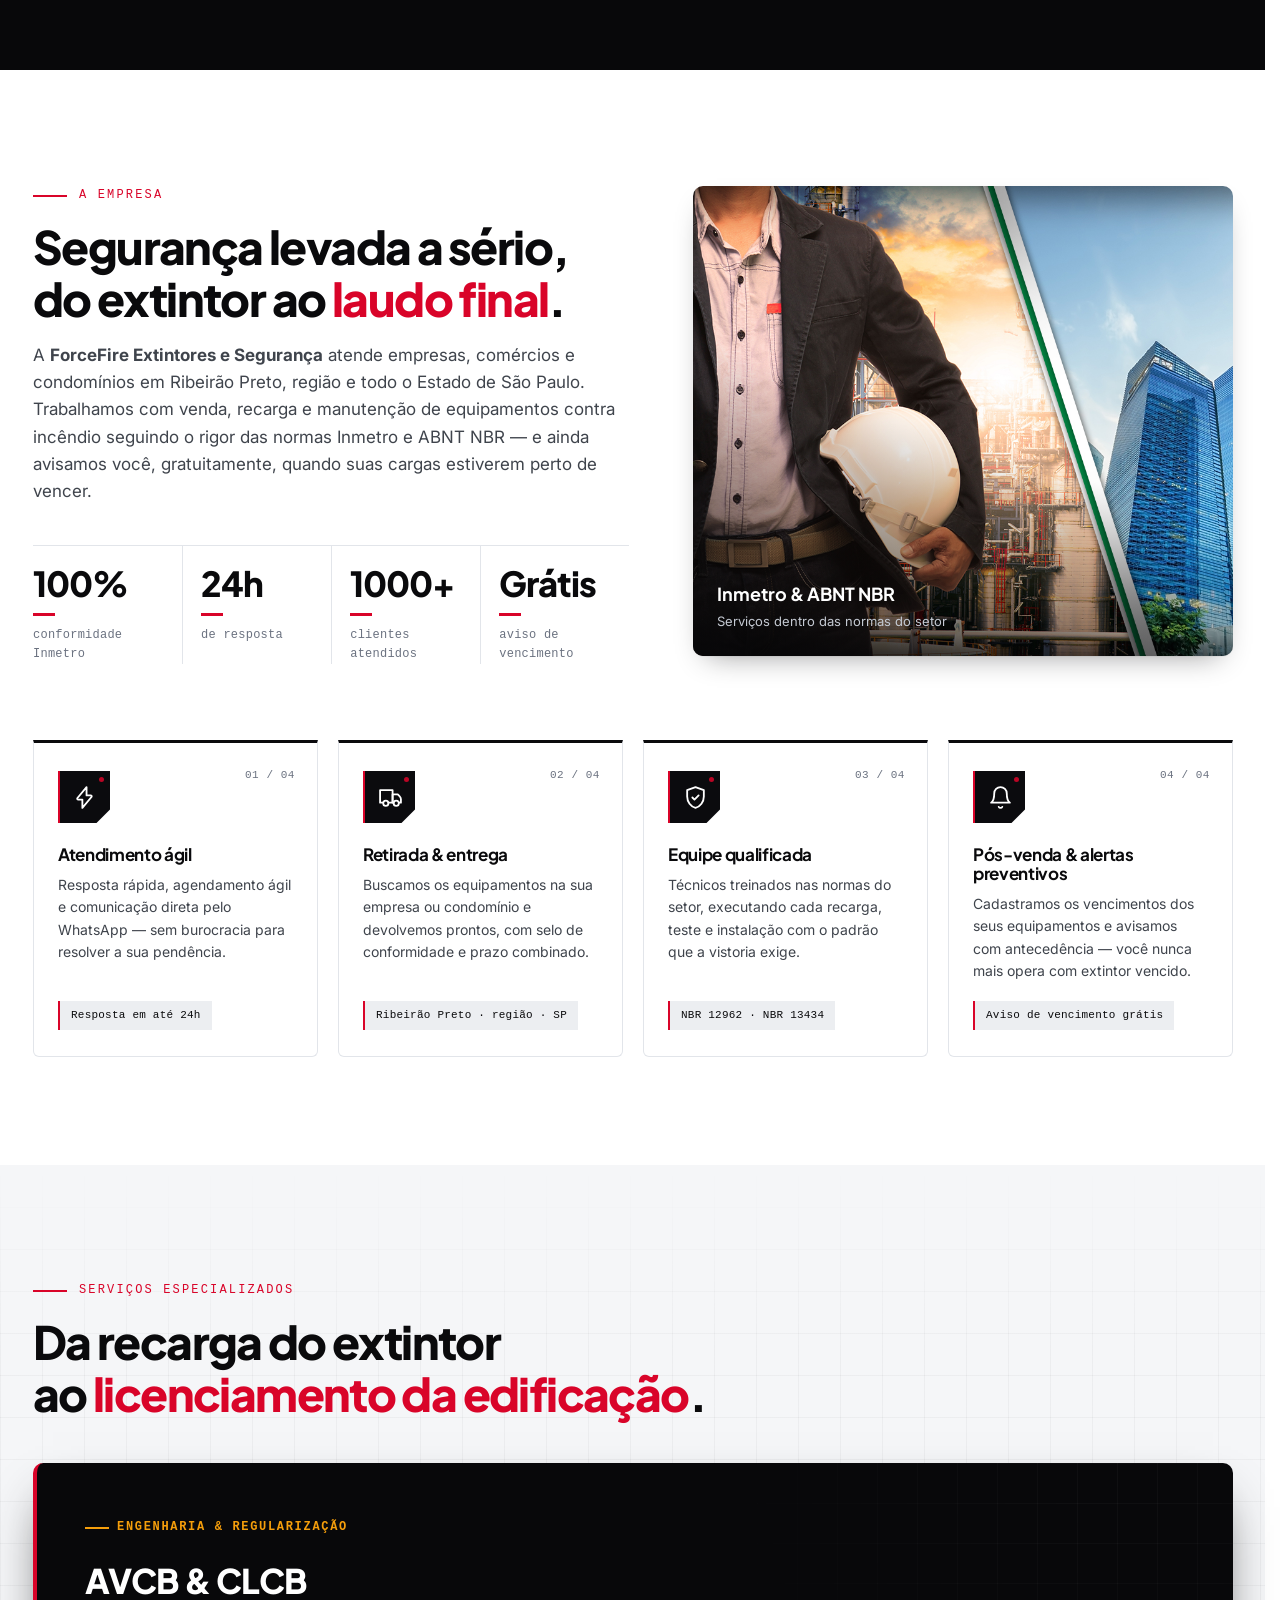
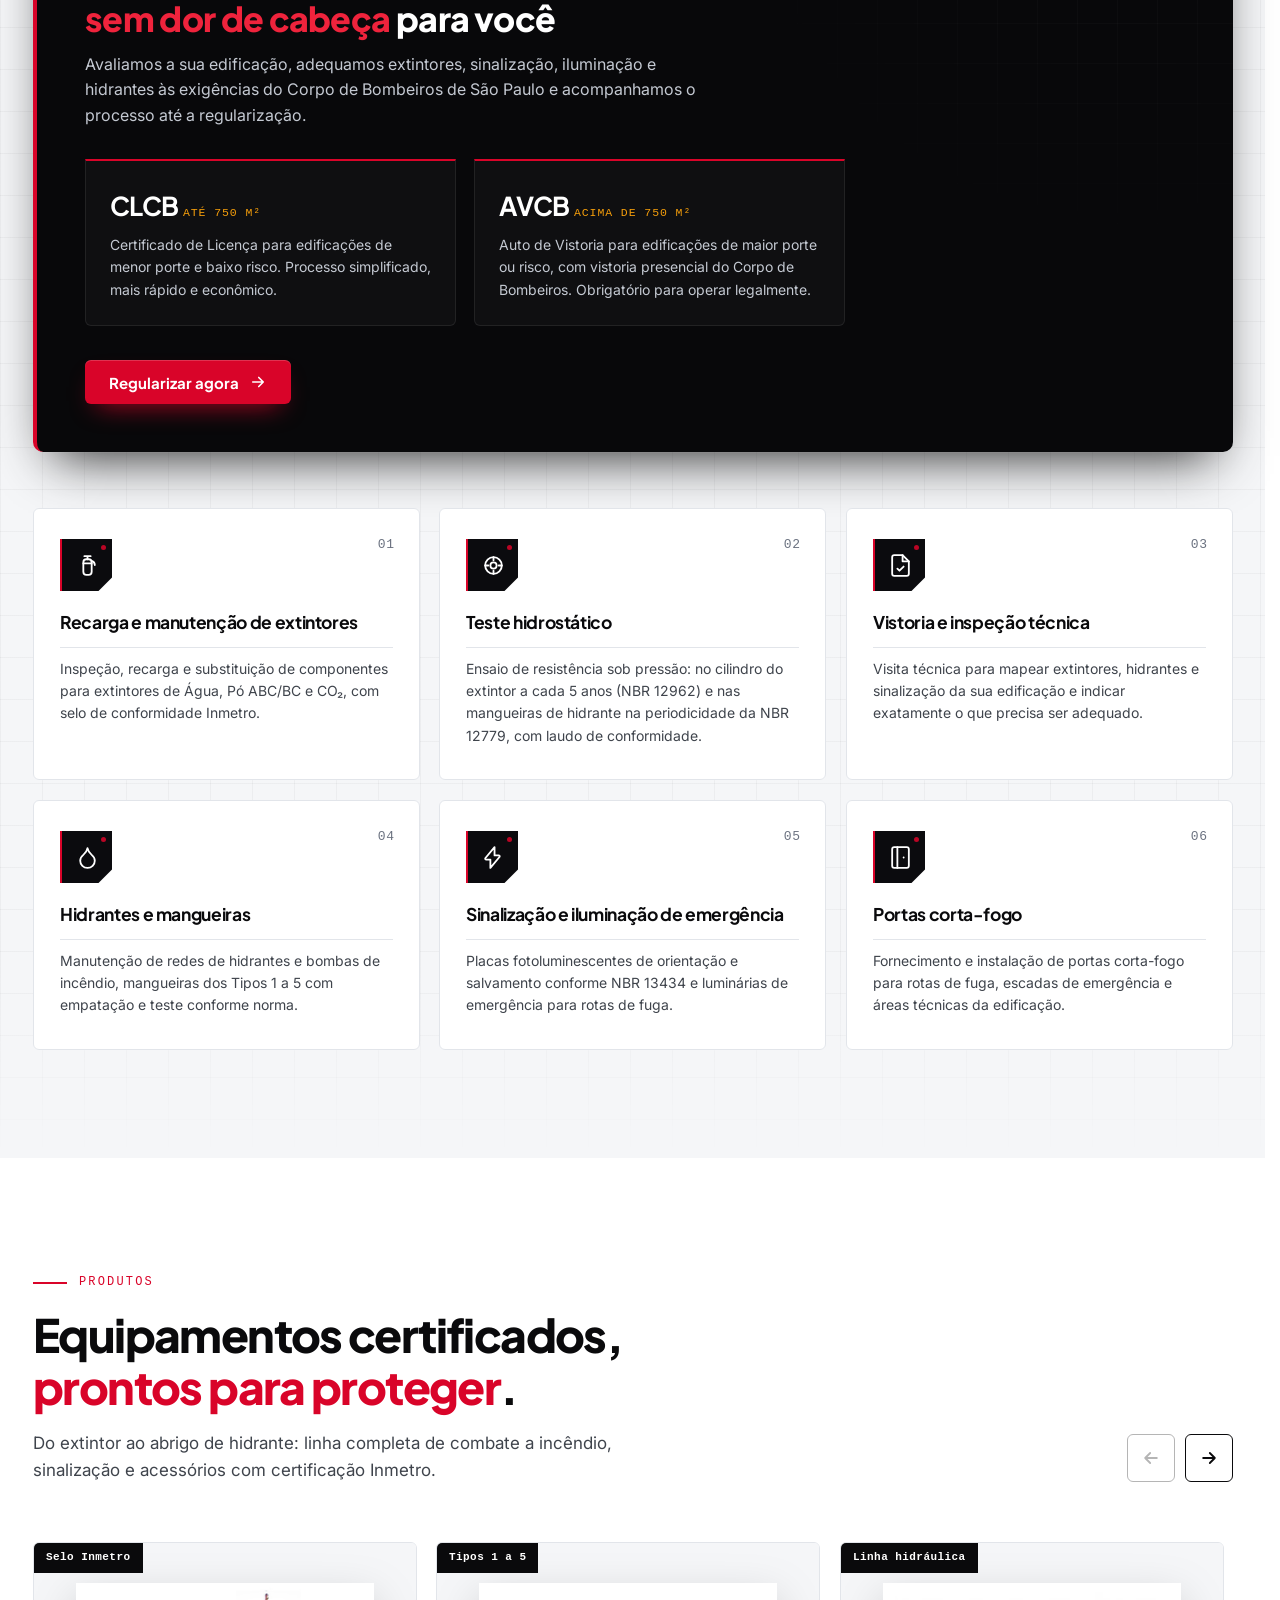
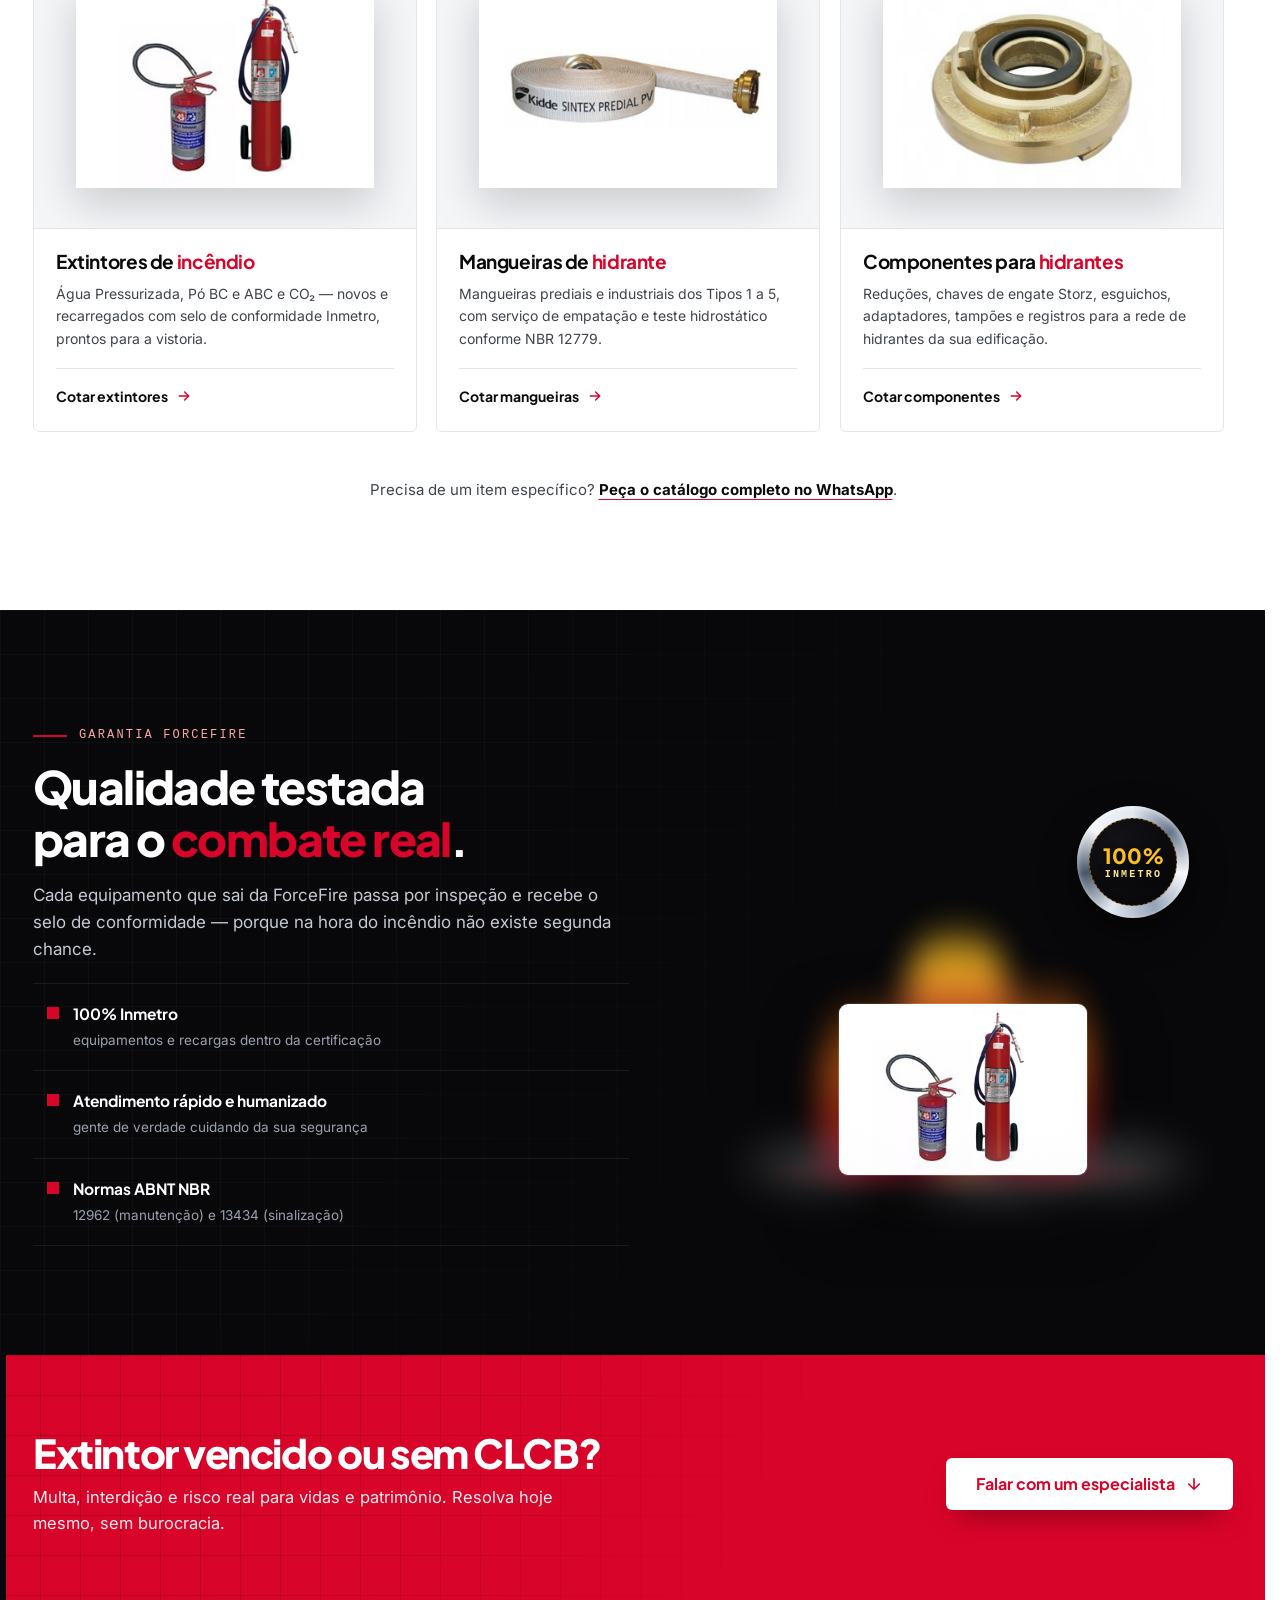
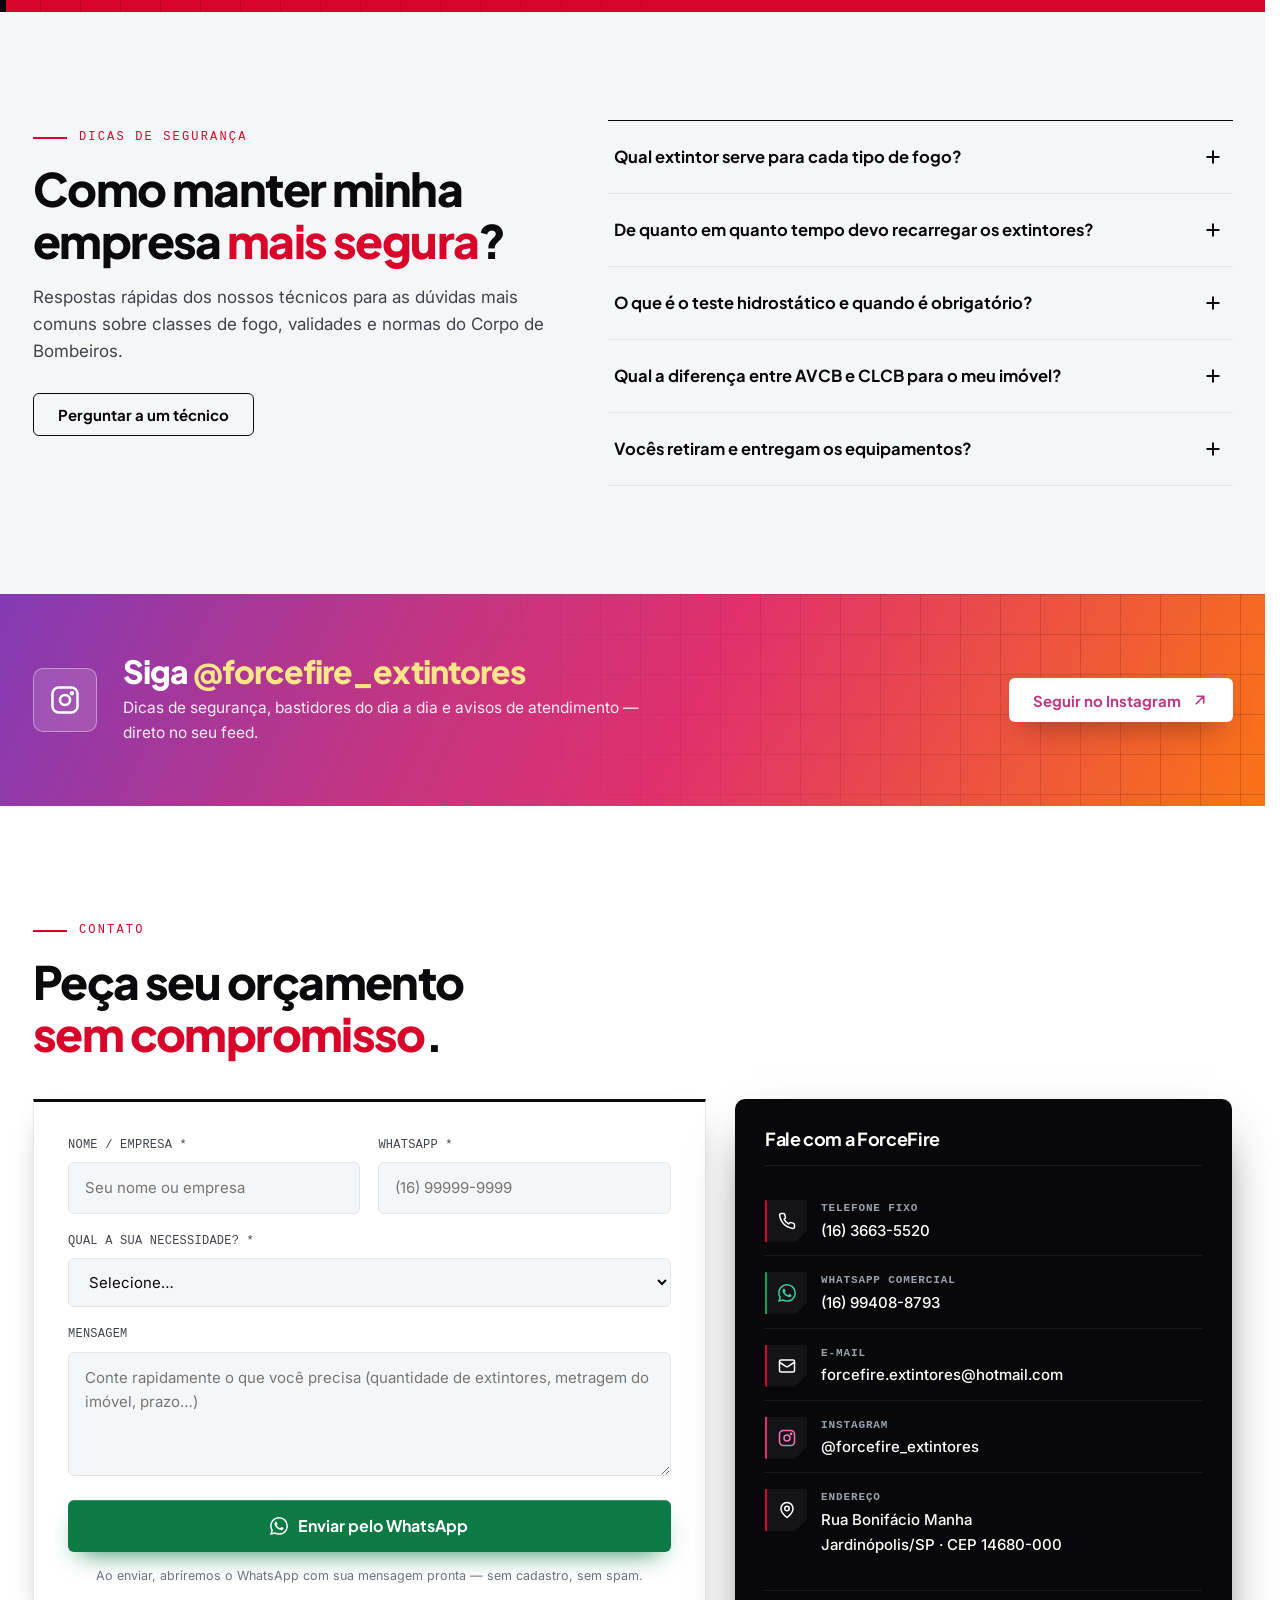
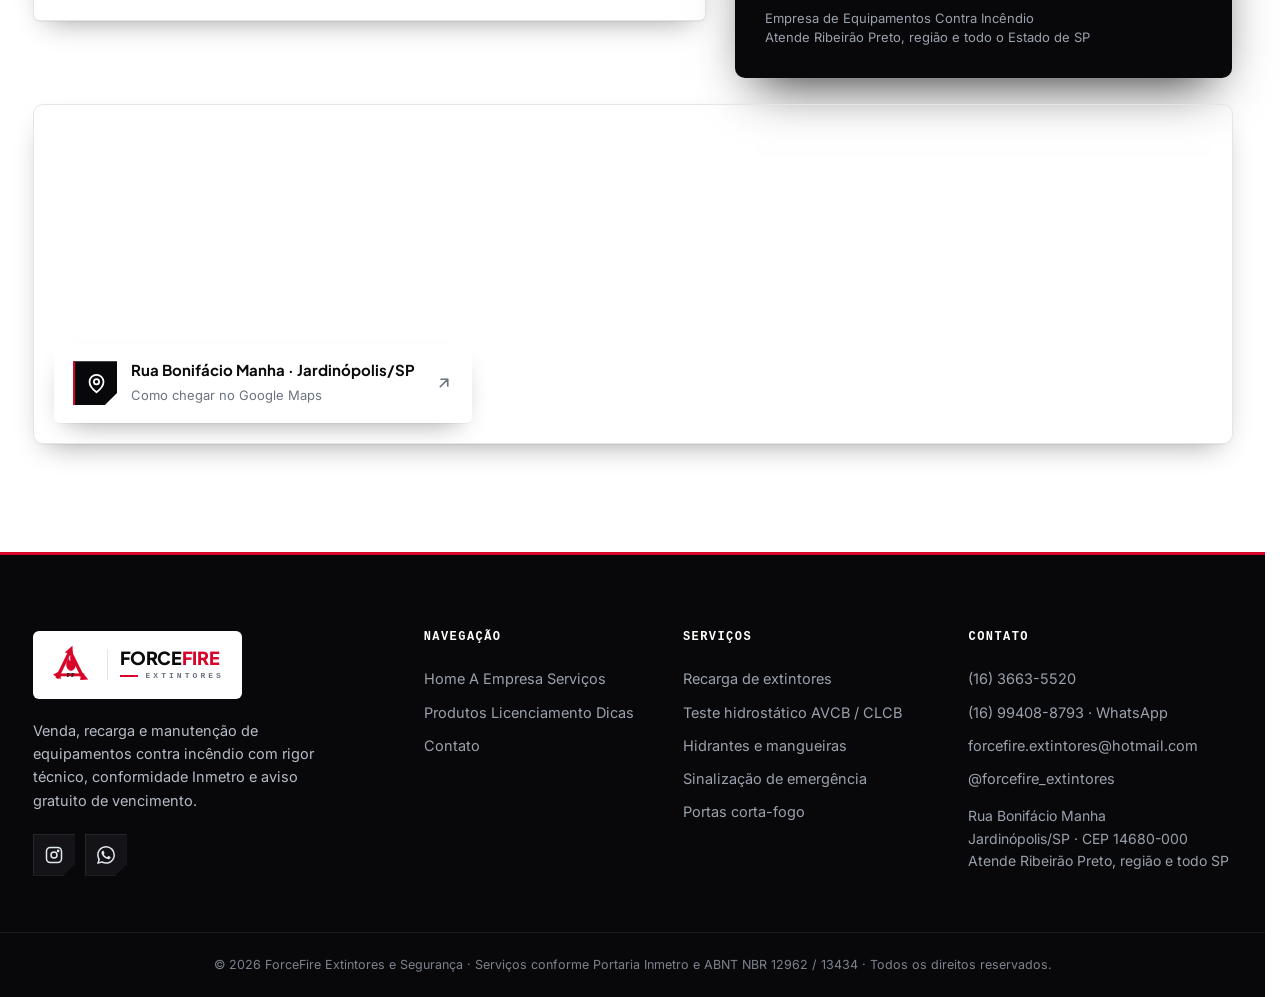
==== commit d12fbed0: "feat: comprehensive mobile polish — responsive breakpoints, CTA in mobile nav, tighter spacing, selo" ====
--- a/OneDrive - Instituto Presbiteriano Mackenzie/Área de Trabalho/Vesta/Projeto/Freelance/Sites Grupo Alvo/Site - Force Fire-20260724T174636Z-1-001/index.html
+++ b/OneDrive - Instituto Presbiteriano Mackenzie/Área de Trabalho/Vesta/Projeto/Freelance/Sites Grupo Alvo/Site - Force Fire-20260724T174636Z-1-001/index.html
@@ -123,6 +123,7 @@
         <a href="#produtos" class="nav-link">Produtos</a>
         <a href="#dicas" class="nav-link">Dicas</a>
         <a href="#contato" class="nav-link">Contato</a>
+        <a href="#contato" class="btn btn-primary nav-cta">Solicitar Orçamento →</a>
       </nav>
 
       <div class="header-actions">
--- a/OneDrive - Instituto Presbiteriano Mackenzie/Área de Trabalho/Vesta/Projeto/Freelance/Sites Grupo Alvo/Site - Force Fire-20260724T174636Z-1-001/css/style.css
+++ b/OneDrive - Instituto Presbiteriano Mackenzie/Área de Trabalho/Vesta/Projeto/Freelance/Sites Grupo Alvo/Site - Force Fire-20260724T174636Z-1-001/css/style.css
@@ -471,11 +471,11 @@
 /* Barra vermelha que desliza suavemente sobre o card ativo */
 .difs-bar {
   position: absolute; top: 0; left: 0;
-  width: 25%; height: 3.5px;
+  height: 3.5px;
   background: var(--red-light);
   box-shadow: 0 0 14px var(--red-light);
   z-index: 10;
-  transition: transform 0.45s cubic-bezier(0.25, 1, 0.5, 1);
+  transition: left 0.45s cubic-bezier(0.25, 1, 0.5, 1), width 0.45s cubic-bezier(0.25, 1, 0.5, 1);
   pointer-events: none;
 }
 
@@ -1144,7 +1144,19 @@
   .nav-link::after { display: none; }
   .nav-link:hover, .nav-link.is-active { color: #fca5a5; }
   .nav-toggle { display: flex; position: relative; z-index: 960; }
-}
+
+  /* CTA dentro do menu mobile */
+  .nav-cta {
+    margin-top: 18px; padding: 14px 36px; font-size: 16px; font-weight: 700;
+    border-radius: var(--r); letter-spacing: 0.02em;
+    opacity: 0; transform: translateY(24px);
+    transition: opacity 0.5s var(--ease-out), transform 0.5s var(--ease-out), background 0.25s ease;
+  }
+  .nav.is-open .nav-cta { opacity: 1; transform: translateY(0); transition-delay: 0.44s; }
+}
+/* Esconde o CTA do menu no desktop */
+.nav-cta { display: none; }
+@media (max-width: 1080px) { .nav-cta { display: inline-flex; } }
 
 /* ==========================================================================
    RESPONSIVO
@@ -1160,64 +1172,212 @@
   .faq-grid { grid-template-columns: 1fr; gap: 40px; }
   .faq-head { position: static; }
   .contato-grid { grid-template-columns: 1fr; }
+  .footer-grid { grid-template-columns: 1fr 1fr 1fr; gap: 36px; }
 }
 @media (max-width: 768px) {
   :root { --header-h: 72px; --header-h-scrolled: 62px; }
-  .section { padding: 72px 0; }
-  .container { width: min(100% - 40px, var(--container)); }
+  .section { padding: 64px 0; }
+  .container { width: min(100% - 36px, var(--container)); }
+
+  /* Topbar */
   .topbar { font-size: 11.5px; }
   .topbar-inner { justify-content: center; gap: 6px 18px; padding-block: 7px; }
   .topbar-right { gap: 14px; }
   .topbar-item { gap: 5px; }
   .topbar-item svg { width: 13px; height: 13px; }
   .topbar-insta { display: none; }
+
+  /* Header / Brand */
   .brand-icon { height: 48px; }
   .header.is-scrolled .brand-icon { height: 42px; }
   .brand-text { padding-left: 12px; }
   .brand-name { font-size: 18px; }
   .header-cta { display: none; }
-  .hero { height: max(600px, calc(100svh - 112px)); }
-  .slide-content { padding-bottom: 150px; }
-  .slide-text { font-size: 15px; }
+
+  /* Hero */
+  .hero { height: max(560px, calc(100svh - 112px)); }
+  .slide-content { padding-bottom: 120px; }
+  .slide-text { font-size: 15px; max-width: 90%; }
+  .slide-ctas { gap: 10px; }
   .slide-ctas .btn { padding: 13px 20px; font-size: 14px; }
-  .hero-ui { bottom: 92px; }
+  .hero-ui { bottom: 72px; }
   .hero-dot b { width: 40px; }
-  .hero-dots { gap: 20px; }
+  .hero-dots { gap: 18px; }
+
+  /* Diferenciais */
   .difs-grid { margin-top: -48px; }
   .dif { padding: 24px 20px; }
-  .lanes { padding: 52px 0 46px; }
-  .lane-card { width: 208px; height: 128px; }
-  .lane-group { gap: 14px; padding-right: 14px; }
+  .dif::before { font-size: 36px; }
+  .dif h3 { font-size: 15px; }
+  .dif p { font-size: 13px; }
+
+  /* Lanes / Marquee */
+  .lanes { padding: 48px 0 42px; }
+  .lane-card { width: 200px; height: 120px; }
+  .lane-group { gap: 12px; padding-right: 12px; }
+
+  /* Empresa */
+  .empresa-photo img { height: 300px; }
+  .empresa-photo figcaption b { font-size: 16px; }
+  .empresa-photo figcaption span { font-size: 12px; }
   .stats { grid-template-columns: repeat(2, 1fr); }
   .stats li, .stats li + li { border-left: 0; padding-left: 0; border-top: 1px solid var(--line); padding-top: 18px; margin-top: 2px; }
   .stats { border-top: 0; }
-  .avcb-card { padding: 30px 22px; }
+  .beneficio { padding: 24px 20px 22px; }
+  .beneficio h3 { font-size: 16px; }
+  .beneficio p { font-size: 13.5px; }
+
+  /* Serviços / Licenciamento */
+  .avcb-card { padding: 28px 20px; }
   .avcb-tipos { grid-template-columns: 1fr; }
-  .produtos-head { flex-direction: column; align-items: flex-start; }
+  .servico h3 { font-size: 15.5px; }
+
+  /* Produtos */
+  .produtos-head { flex-direction: column; align-items: flex-start; gap: 16px; }
   .show-nav { padding-bottom: 0; }
   .showroom { grid-auto-columns: 82%; }
-  .selo { padding: 72px 0; }
-  .selo-stage { min-height: 380px; }
-  .stage-seal { right: 2%; top: 4%; width: 96px; height: 96px; }
-  .seal-core { width: 76px; height: 76px; font-size: 18px; }
-  .cta-band { padding: 56px 0; }
-  .cta-band-inner { flex-direction: column; align-items: flex-start; }
-  .insta-band { padding: 46px 0; }
-  .insta-inner { gap: 18px; }
-  .form { padding: 24px 20px; }
+  .show-arrow { width: 42px; height: 42px; }
+  .show-arrow svg { width: 16px; height: 16px; }
+
+  /* Selo */
+  .selo { padding: 64px 0; }
+  .selo-stage { min-height: 340px; }
+  .stage-flames { width: 240px; height: 260px; }
+  .stage-seal { right: 2%; top: 4%; width: 90px; height: 90px; }
+  .seal-core { width: 70px; height: 70px; font-size: 17px; }
+  .seal-core i { font-size: 9px; }
+  .selo-list li { padding: 16px 16px 16px 36px; }
+  .selo-list b { font-size: 14.5px; }
+  .selo-list span { font-size: 13px; }
+
+  /* CTA Band */
+  .cta-band { padding: 48px 0; }
+  .cta-band-inner { flex-direction: column; align-items: flex-start; gap: 20px; }
+  .cta-band p { font-size: 15px; }
+
+  /* FAQ */
+  .faq-item summary { padding: 18px 4px; font-size: 15.5px; gap: 14px; }
+  .faq-body p { font-size: 14px; padding: 0 4px 20px; }
+  .faq-icon { width: 24px; height: 24px; }
+
+  /* Instagram Band */
+  .insta-band { padding: 42px 0; }
+  .insta-inner { gap: 16px; }
+  .insta-icon { width: 52px; height: 52px; }
+  .insta-icon svg { width: 24px; height: 24px; }
+  .insta-band p { font-size: 14px; }
+
+  /* Contato */
+  .form { padding: 24px 18px; }
   .form-row { grid-template-columns: 1fr; gap: 0; }
+  .field input, .field select, .field textarea { font-size: 16px; padding: 14px 16px; }
+  .info-card { padding: 24px 20px; }
+  .info-card h3 { font-size: 17px; margin-bottom: 18px; padding-bottom: 14px; }
+  .info-list li { padding: 10px 0; gap: 12px; }
+  .info-icon { width: 38px; height: 38px; }
+  .info-icon svg { width: 16px; height: 16px; }
+  .info-list a, .info-list span { font-size: 14px; }
   .map-band { height: 260px; margin-top: 20px; }
   .map-band-link { left: 14px; bottom: 14px; right: 14px; max-width: none; padding: 12px 14px; gap: 12px; }
   .map-band-link span { display: none; }
-  .footer-grid { grid-template-columns: 1fr 1fr; gap: 36px; padding: 56px 0 44px; }
-  .whats-float { right: 20px; bottom: 20px; }
-}
+
+  /* Footer */
+  .footer-grid { grid-template-columns: 1fr 1fr; gap: 32px; padding: 52px 0 40px; }
+  .footer-logo { padding: 8px 14px 8px 10px; }
+  .footer-logo img { height: 40px; }
+  .footer-logo .brand-name { font-size: 16px; }
+  .footer-brand p { font-size: 13.5px; }
+  .footer-col a { font-size: 13.5px; }
+
+  /* WhatsApp float */
+  .whats-float { right: 18px; bottom: 18px; width: 54px; height: 54px; }
+  .whats-float svg { width: 28px; height: 28px; }
+}
+
+/* ---------- SMALL MOBILE (≤560px) ---------- */
 @media (max-width: 560px) {
-  .difs-grid, .beneficios-grid, .servicos-grid { grid-template-columns: 1fr; }
-  .footer-grid { grid-template-columns: 1fr; gap: 32px; }
-  .slide-title { font-size: clamp(30px, 9vw, 38px); }
+  .section { padding: 52px 0; }
+  .container { width: min(100% - 28px, var(--container)); }
+  .section-title { font-size: clamp(24px, 7vw, 32px); }
+  .section-lead { font-size: 14.5px; }
+
+  /* Topbar */
   .topbar-inner { flex-direction: column; align-items: center; gap: 3px; }
-  .topbar-right { justify-content: center; }
+  .topbar-right { justify-content: center; flex-wrap: wrap; gap: 10px; }
+
+  /* Hero */
+  .hero { height: max(520px, calc(100svh - 100px)); }
+  .slide-title { font-size: clamp(26px, 8vw, 36px); }
+  .slide-text { font-size: 14px; }
+  .slide-content { padding-bottom: 100px; }
+  .slide-kicker { font-size: 11px; }
+  .slide-ctas .btn { padding: 12px 18px; font-size: 13.5px; width: 100%; justify-content: center; }
+  .hero-ui { bottom: 56px; }
+
+  /* Diferenciais */
+  .difs-grid { grid-template-columns: 1fr; margin-top: -36px; }
+  .dif::before { font-size: 30px; }
+
+  /* Empresa */
+  .empresa-grid { gap: 32px; }
+  .empresa-photo img { height: 240px; }
+  .empresa-photo figcaption { left: 16px; bottom: 16px; }
+  .empresa-photo figcaption b { font-size: 14px; }
+  .stats { grid-template-columns: 1fr 1fr; }
+  .stats b { font-size: clamp(22px, 6vw, 30px); }
+  .beneficios-grid { grid-template-columns: 1fr; gap: 14px; }
+  .beneficio { padding: 22px 18px 20px; }
+
+  /* Serviços */
+  .servicos-grid { grid-template-columns: 1fr; }
+  .avcb-card { padding: 24px 16px; }
+
+  /* Produtos */
+  .showroom { grid-auto-columns: 90%; }
+  .show-arrow { width: 38px; height: 38px; }
+
+  /* Selo */
+  .selo { padding: 52px 0; }
+  .selo-stage { min-height: 300px; }
+  .stage-flames { width: 200px; height: 220px; }
+  .stage-ext { width: min(200px, 55%); }
+  .stage-seal { width: 78px; height: 78px; right: 0; top: 2%; }
+  .seal-core { width: 62px; height: 62px; font-size: 15px; }
+  .seal-core i { font-size: 8px; }
+  .selo-list li { padding: 14px 14px 14px 32px; }
+  .selo-list li::before { left: 10px; top: 19px; width: 10px; height: 10px; }
+  .selo-list b { font-size: 14px; }
+  .selo-list span { font-size: 12.5px; }
+
+  /* CTA Band */
+  .cta-band { padding: 40px 0; }
+  .cta-band h2 { font-size: clamp(22px, 6vw, 30px); }
+  .cta-band p { font-size: 14px; }
+
+  /* FAQ */
+  .faq-item summary { padding: 16px 2px; font-size: 14.5px; }
+  .faq-body p { font-size: 13.5px; padding: 0 2px 18px; }
+
+  /* Instagram Band */
+  .insta-band { padding: 36px 0; }
+  .insta-inner { flex-direction: column; text-align: center; align-items: center; }
+  .insta-copy { min-width: 0; }
+  .insta-band .btn { align-self: center; }
+
+  /* Contato */
+  .form { padding: 20px 16px; }
+  .info-card { padding: 22px 16px; }
+  .cnpj { font-size: 12px; }
+  .map-band { height: 220px; }
+
+  /* Footer */
+  .footer-grid { grid-template-columns: 1fr; gap: 28px; padding: 44px 0 36px; }
+  .footer-bottom { padding: 18px 0; font-size: 11.5px; }
+
+  /* Lanes */
+  .lanes { padding: 40px 0 36px; }
+  .lane-card { width: 180px; height: 108px; }
+  .lane-group { gap: 10px; padding-right: 10px; }
 }
 
 /* ==========================================================================
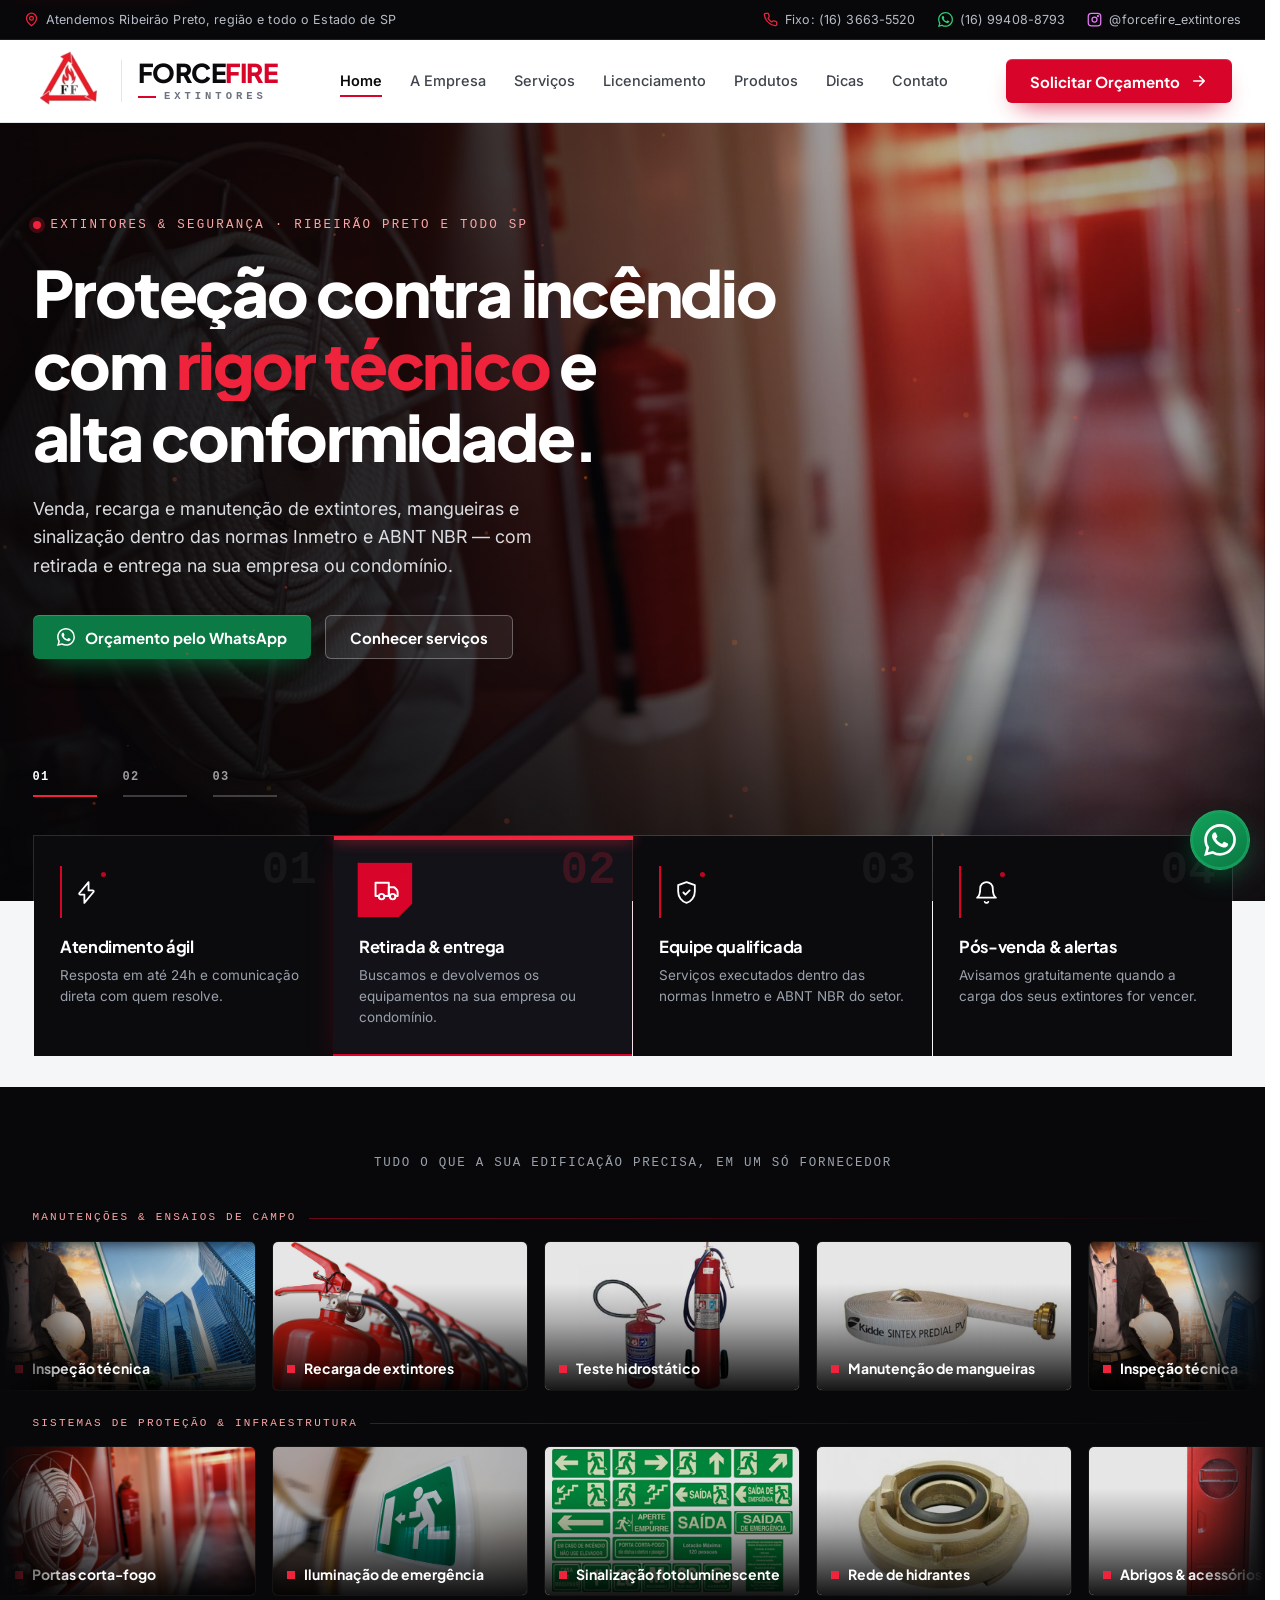
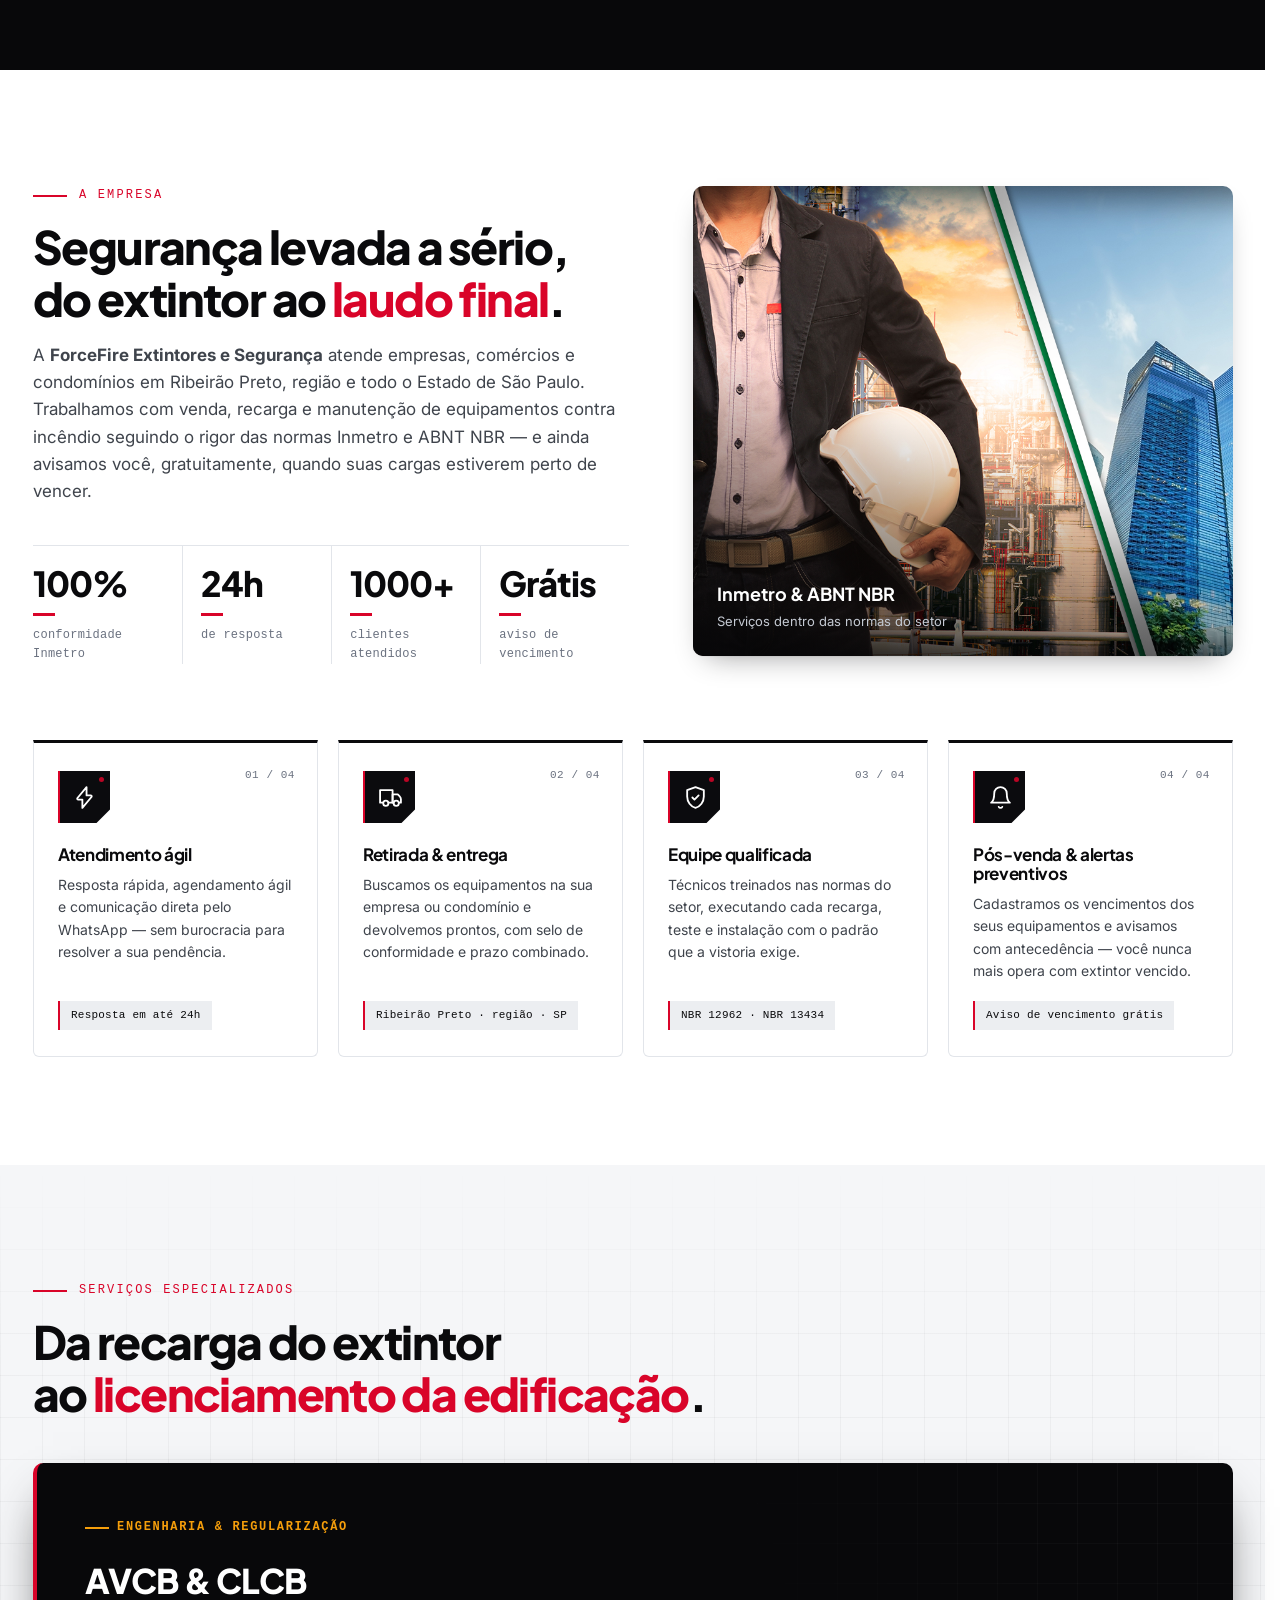
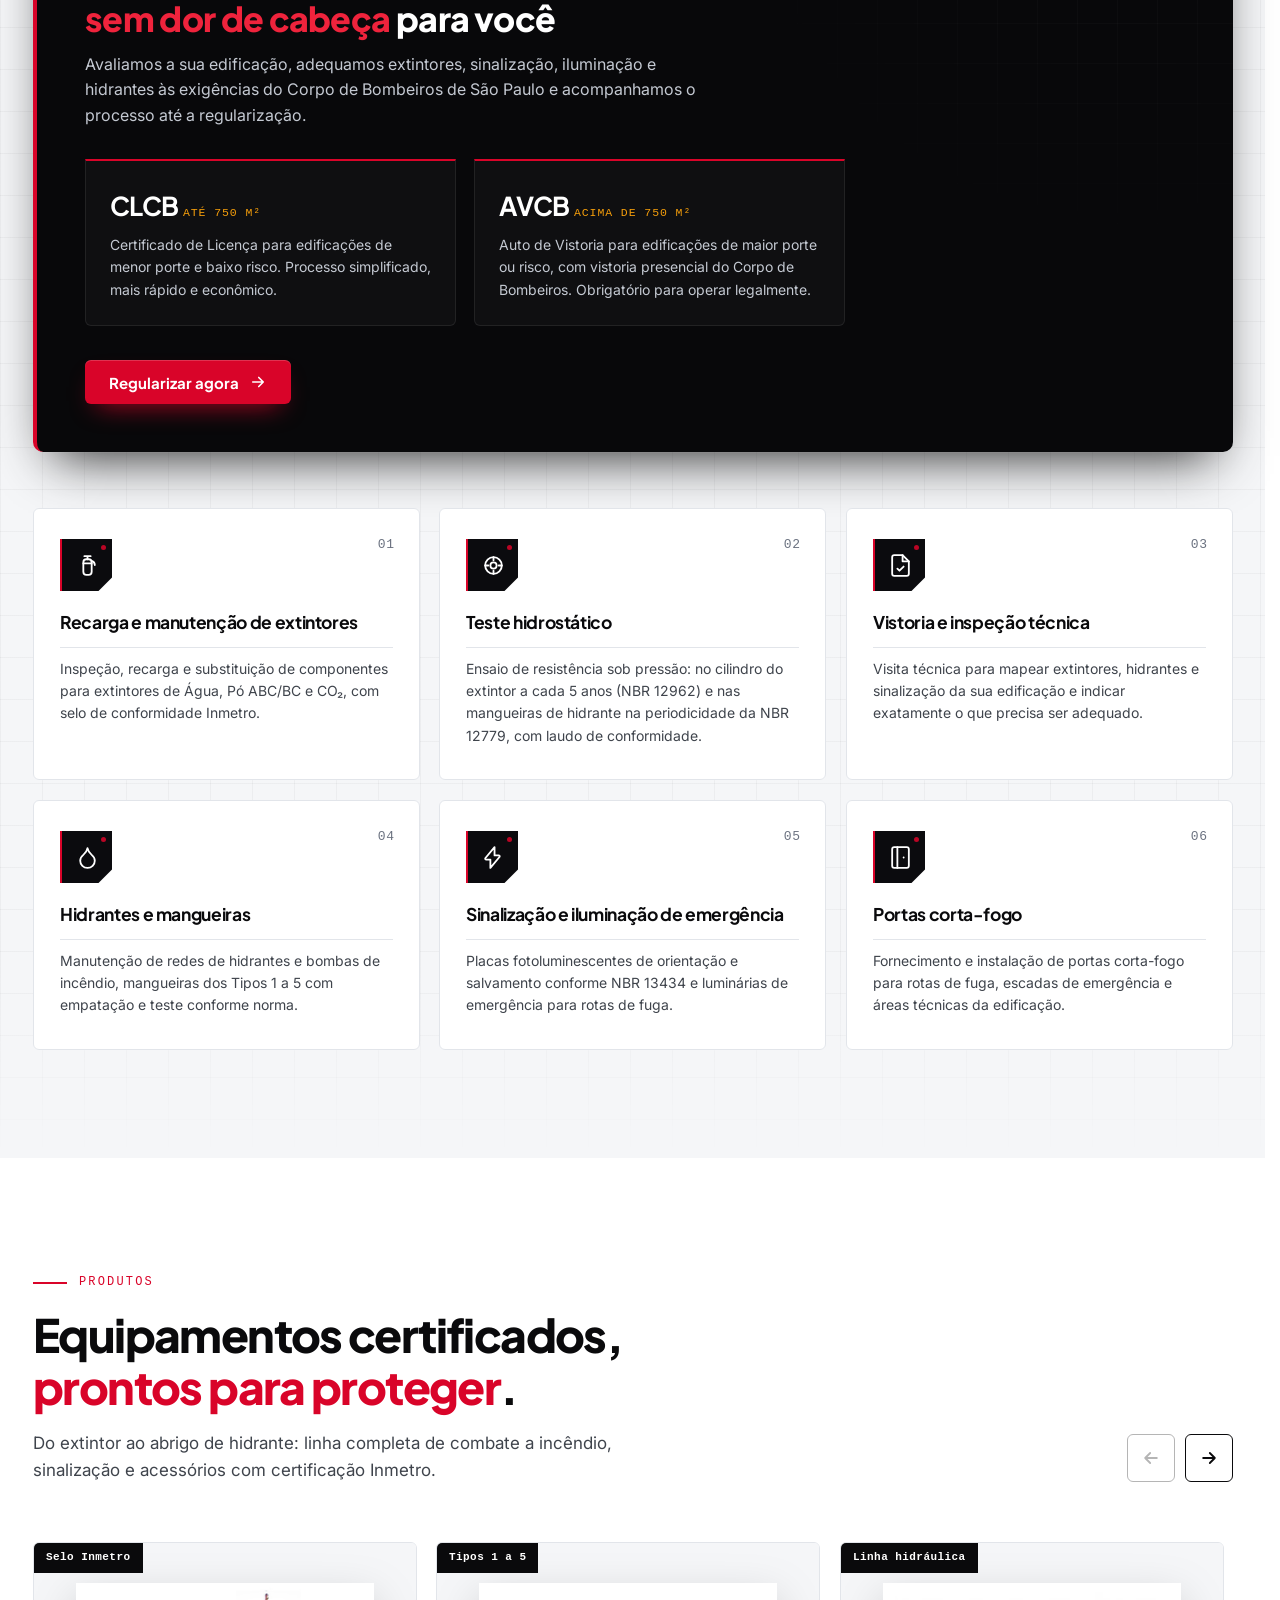
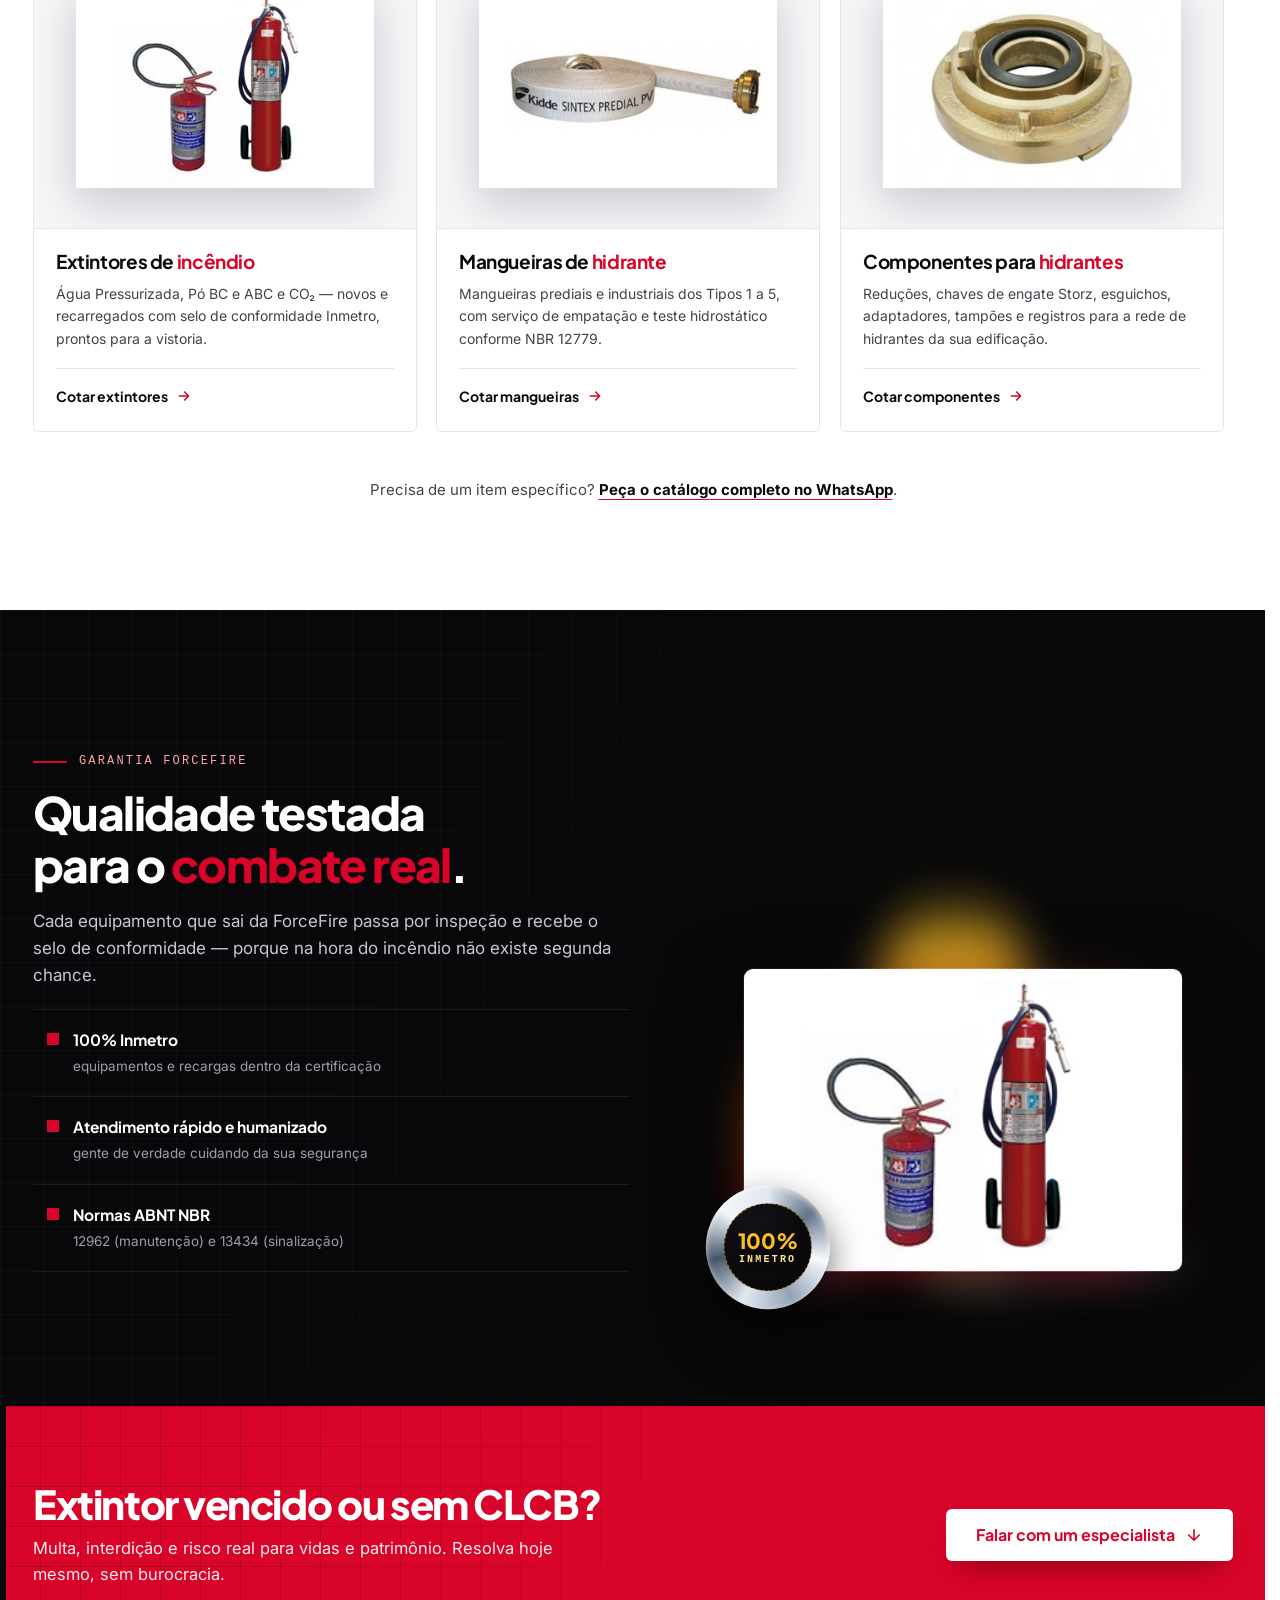
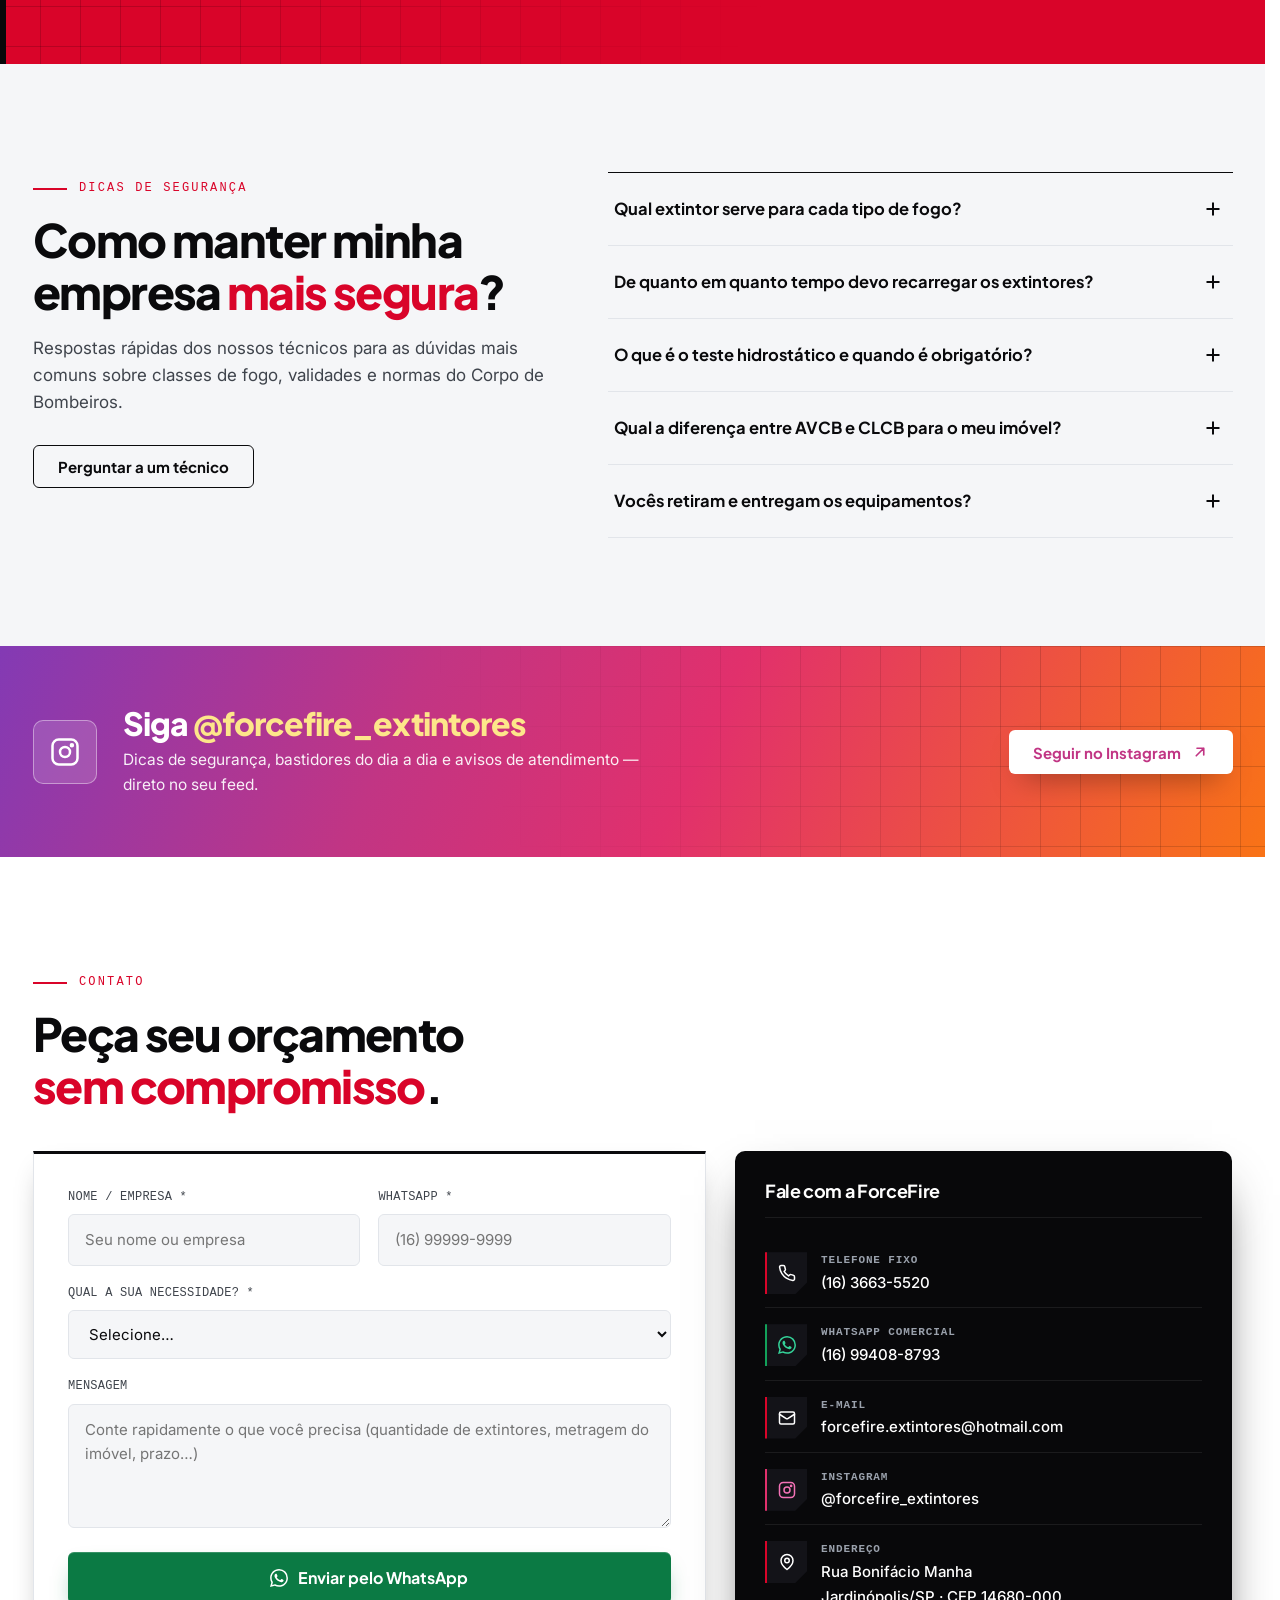
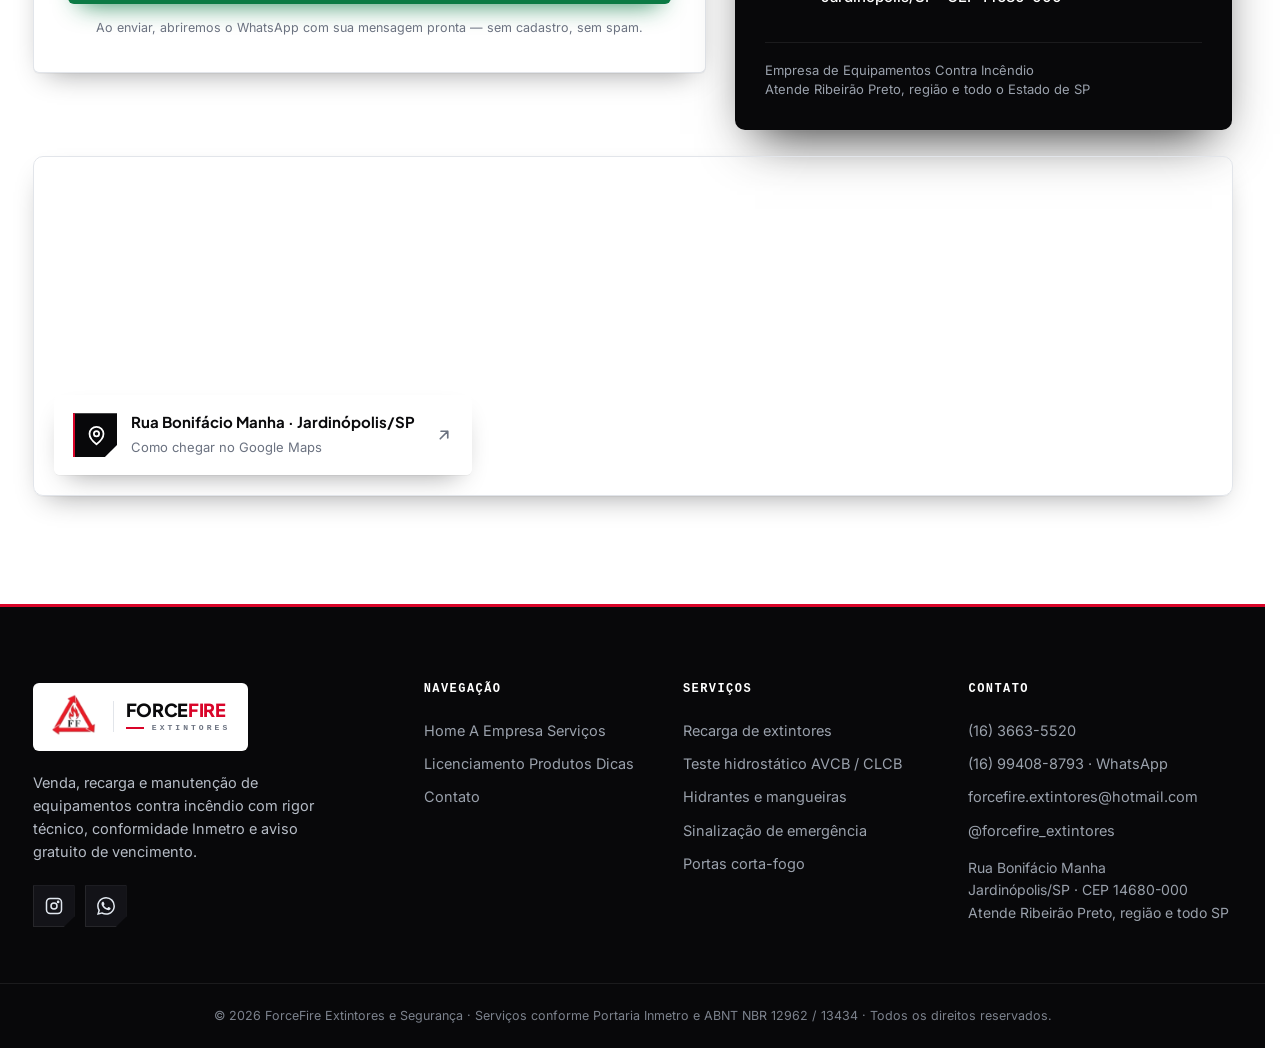
==== commit 653fa805: "fix: restore exact original ForceFire logo in HD quality" ====
--- a/OneDrive - Instituto Presbiteriano Mackenzie/Área de Trabalho/Vesta/Projeto/Freelance/Sites Grupo Alvo/Site - Force Fire-20260724T174636Z-1-001/index.html
+++ b/OneDrive - Instituto Presbiteriano Mackenzie/Área de Trabalho/Vesta/Projeto/Freelance/Sites Grupo Alvo/Site - Force Fire-20260724T174636Z-1-001/index.html
@@ -31,7 +31,7 @@
   <link rel="preconnect" href="https://fonts.gstatic.com" crossorigin>
   <link href="https://fonts.googleapis.com/css2?family=Plus+Jakarta+Sans:wght@500;600;700;800&family=Inter:wght@400;500;600&display=swap" rel="stylesheet">
 
-  <link rel="stylesheet" href="css/style.css?v=6">
+  <link rel="stylesheet" href="css/style.css?v=7">
 
   <!-- Dados estruturados: negócio local -->
   <script type="application/ld+json">
@@ -570,12 +570,16 @@
             <span class="flame f3"></span>
             <span class="flame f4"></span>
           </div>
-          <img class="stage-ext" src="img/extintor-01.jpg?v=1" alt="" loading="lazy" decoding="async">
           <div class="stage-mist"><span></span><span></span><span></span></div>
-          <div class="stage-seal">
-            <span class="seal-ring"></span>
-            <span class="seal-core">100%<i>Inmetro</i></span>
-          </div>
+          <!-- Foto + selo no mesmo contêiner: o selo fica carimbado na quina
+               inferior esquerda da imagem e flutua junto com ela. -->
+          <figure class="stage-photo">
+            <img class="stage-ext" src="img/extintor-01.jpg?v=1" alt="" loading="lazy" decoding="async">
+            <div class="stage-seal">
+              <span class="seal-ring"></span>
+              <span class="seal-core">100%<i>Inmetro</i></span>
+            </div>
+          </figure>
           <div class="stage-floor"></div>
         </div>
       </div>
@@ -784,8 +788,8 @@
         <a href="#home">Home</a>
         <a href="#empresa">A Empresa</a>
         <a href="#servicos">Serviços</a>
+        <a href="#licenciamento">Licenciamento</a>
         <a href="#produtos">Produtos</a>
-        <a href="#licenciamento">Licenciamento</a>
         <a href="#dicas">Dicas</a>
         <a href="#contato">Contato</a>
       </nav>
@@ -822,6 +826,6 @@
     <svg viewBox="0 0 24 24" fill="currentColor"><path d="M17.472 14.382c-.297-.149-1.758-.867-2.03-.967-.273-.099-.471-.148-.67.15-.197.297-.767.966-.94 1.164-.173.199-.347.223-.644.075-.297-.15-1.255-.463-2.39-1.475-.883-.788-1.48-1.761-1.653-2.059-.173-.297-.018-.458.13-.606.134-.133.297-.347.446-.52.149-.174.198-.298.297-.497.1-.198.05-.371-.025-.52-.074-.149-.668-1.612-.916-2.207-.242-.579-.487-.5-.669-.51-.173-.008-.371-.01-.57-.01-.198 0-.52.074-.792.372-.273.297-1.04 1.016-1.04 2.479 0 1.462 1.064 2.875 1.213 3.074.148.198 2.095 3.2 5.076 4.487.71.306 1.263.489 1.694.625.712.227 1.36.195 1.872.118.57-.085 1.758-.719 2.006-1.413.248-.694.248-1.289.173-1.413-.074-.124-.272-.198-.57-.347m-5.421 7.403h-.004a9.87 9.87 0 0 1-5.031-1.378l-.361-.214-3.741.982.998-3.648-.235-.374a9.86 9.86 0 0 1-1.51-5.26c.001-5.45 4.436-9.884 9.888-9.884 2.64 0 5.122 1.03 6.988 2.898a9.825 9.825 0 0 1 2.893 6.994c-.003 5.45-4.437 9.884-9.885 9.884m8.413-18.297A11.815 11.815 0 0 0 12.05 0C5.495 0 .16 5.335.157 11.892c0 2.096.547 4.142 1.588 5.945L.057 24l6.305-1.654a11.882 11.882 0 0 0 5.683 1.448h.005c6.554 0 11.89-5.335 11.893-11.893a11.821 11.821 0 0 0-3.48-8.413Z"/></svg>
   </a>
 
-  <script src="js/main.js?v=6" defer></script>
+  <script src="js/main.js?v=7" defer></script>
 </body>
 </html>
--- a/OneDrive - Instituto Presbiteriano Mackenzie/Área de Trabalho/Vesta/Projeto/Freelance/Sites Grupo Alvo/Site - Force Fire-20260724T174636Z-1-001/css/style.css
+++ b/OneDrive - Instituto Presbiteriano Mackenzie/Área de Trabalho/Vesta/Projeto/Freelance/Sites Grupo Alvo/Site - Force Fire-20260724T174636Z-1-001/css/style.css
@@ -942,16 +942,21 @@
 .selo-list b { display: block; color: #fff; font-family: var(--font-head); font-size: 15.5px; }
 .selo-list span { font-size: 13.5px; color: var(--text-inv-mut); }
 
-.selo-stage { position: relative; min-height: 440px; display: flex; align-items: flex-end; justify-content: center; }
+.selo-stage { position: relative; min-height: 580px; display: flex; align-items: flex-end; justify-content: center; }
 .stage-floor { position: absolute; left: 50%; bottom: 6px; transform: translateX(-50%); width: 78%; height: 46px; border-radius: 50%; background: radial-gradient(ellipse at center, rgba(217,4,41,0.35), rgba(6,6,8,0) 70%); filter: blur(6px); }
-.stage-flames { position: absolute; left: 50%; bottom: 30px; transform: translateX(-50%); width: 300px; height: 320px; filter: blur(16px); opacity: 0.9; }
+/* As chamas são desenhadas num palco de 300px; escalamos o conjunto a partir
+   da base para acompanhar o extintor ampliado, sem remexer cada chama. */
+.stage-flames { position: absolute; left: 50%; bottom: 30px; transform: translateX(-50%) scale(1.5); transform-origin: bottom center; width: 300px; height: 320px; filter: blur(16px); opacity: 0.9; }
 .flame { position: absolute; bottom: 0; border-radius: 50% 50% 22% 22% / 62% 62% 30% 30%; mix-blend-mode: screen; transform-origin: bottom center; }
 .flame.f1 { left: 10px; width: 88px; height: 190px; background: linear-gradient(0deg, var(--red) 5%, var(--fire-orange) 55%, transparent 95%); animation: flameDance 2.3s ease-in-out infinite alternate; }
 .flame.f2 { left: 84px; width: 120px; height: 260px; background: linear-gradient(0deg, var(--red-dark) 0%, var(--red-light) 45%, #fbbf24 80%, transparent 97%); animation: flameDance 1.9s ease-in-out 0.3s infinite alternate; }
 .flame.f3 { left: 186px; width: 92px; height: 210px; background: linear-gradient(0deg, var(--red) 5%, var(--fire-orange) 60%, transparent 95%); animation: flameDance 2.6s ease-in-out 0.6s infinite alternate; }
 .flame.f4 { left: 120px; width: 60px; height: 150px; background: linear-gradient(0deg, #fbbf24 10%, #fde68a 60%, transparent 95%); animation: flameDance 1.6s ease-in-out 0.15s infinite alternate; }
 @keyframes flameDance { from { transform: scaleY(1) scaleX(1) skewX(0deg); } 33% { transform: scaleY(1.12) scaleX(0.94) skewX(2.5deg); } 66% { transform: scaleY(0.92) scaleX(1.05) skewX(-2deg); } to { transform: scaleY(1.08) scaleX(0.97) skewX(1.5deg); } }
-.stage-ext { position: relative; z-index: 2; width: min(250px, 62%); border-radius: var(--r-lg); border: 1px solid var(--hair-dark); box-shadow: 0 30px 70px rgba(0,0,0,0.6); margin-bottom: 26px; animation: stageFloat 5s ease-in-out infinite alternate; }
+/* Contêiner da foto: define o tamanho e flutua — o selo, ancorado nele,
+   acompanha o movimento como se estivesse colado na imagem. */
+.stage-photo { position: relative; z-index: 4; width: min(440px, 94%); margin-bottom: 26px; animation: stageFloat 5s ease-in-out infinite alternate; }
+.stage-ext { display: block; width: 100%; height: auto; border-radius: var(--r-lg); border: 1px solid var(--hair-dark); box-shadow: 0 34px 80px rgba(0,0,0,0.65); }
 @keyframes stageFloat { from { transform: translateY(0); } to { transform: translateY(-10px); } }
 .stage-mist { position: absolute; inset: auto 0 0 0; height: 120px; z-index: 3; pointer-events: none; }
 .stage-mist span { position: absolute; bottom: 0; width: 190px; height: 74px; border-radius: 50%; background: radial-gradient(ellipse at center, rgba(240,242,246,0.28), transparent 70%); filter: blur(18px); }
@@ -959,7 +964,9 @@
 .stage-mist span:nth-child(2) { left: 34%; bottom: -12px; width: 240px; animation: mistDrift 9s ease-in-out 1s infinite alternate-reverse; }
 .stage-mist span:nth-child(3) { right: 4%; animation: mistDrift 8s ease-in-out 0.5s infinite alternate; }
 @keyframes mistDrift { from { transform: translateX(-16px); opacity: 0.55; } to { transform: translateX(22px); opacity: 0.95; } }
-.stage-seal { position: absolute; z-index: 4; right: 8%; top: 10%; width: 112px; height: 112px; display: grid; place-items: center; animation: stageFloat 4s ease-in-out 0.6s infinite alternate; }
+/* Selo carimbado na quina inferior esquerda da FOTO (transbordando um pouco
+   para fora, como um lacre aplicado sobre a imagem). */
+.stage-seal { position: absolute; z-index: 5; left: 0; bottom: 0; transform: translate(-30%, 30%); width: 124px; height: 124px; display: grid; place-items: center; }
 .seal-ring { position: absolute; inset: 0; border-radius: 50%; background: conic-gradient(#e2e8f0, #64748b, #f8fafc, #94a3b8, #e2e8f0, #475569, #f1f5f9, #e2e8f0); box-shadow: 0 14px 34px rgba(0,0,0,0.55), inset 0 2px 6px rgba(255,255,255,0.6); animation: spinSlow 26s linear infinite; }
 @keyframes spinSlow { to { transform: rotate(360deg); } }
 .seal-core { position: relative; z-index: 1; width: 88px; height: 88px; border-radius: 50%; display: flex; flex-direction: column; align-items: center; justify-content: center; background: radial-gradient(circle at 32% 28%, var(--ink-800), #050506); border: 1.5px dashed rgba(245,158,11,0.55); color: #fbbf24; font-family: var(--font-head); font-weight: 800; font-size: 21px; letter-spacing: -0.01em; line-height: 1; text-shadow: 0 2px 8px rgba(0,0,0,0.6); }
@@ -1241,9 +1248,9 @@
 
   /* Selo */
   .selo { padding: 64px 0; }
-  .selo-stage { min-height: 340px; }
-  .stage-flames { width: 240px; height: 260px; }
-  .stage-seal { right: 2%; top: 4%; width: 90px; height: 90px; }
+  .selo-stage { min-height: 440px; }
+  .stage-flames { width: 240px; height: 260px; transform: translateX(-50%) scale(1.35); }
+  .stage-seal { width: 96px; height: 96px; transform: translate(-24%, 24%); }
   .seal-core { width: 70px; height: 70px; font-size: 17px; }
   .seal-core i { font-size: 9px; }
   .selo-list li { padding: 16px 16px 16px 36px; }
@@ -1338,10 +1345,10 @@
 
   /* Selo */
   .selo { padding: 52px 0; }
-  .selo-stage { min-height: 300px; }
-  .stage-flames { width: 200px; height: 220px; }
-  .stage-ext { width: min(200px, 55%); }
-  .stage-seal { width: 78px; height: 78px; right: 0; top: 2%; }
+  .selo-stage { min-height: 380px; }
+  .stage-flames { width: 200px; height: 220px; transform: translateX(-50%) scale(1.25); }
+  .stage-photo { width: min(300px, 88%); }
+  .stage-seal { width: 78px; height: 78px; transform: translate(-20%, 20%); }
   .seal-core { width: 62px; height: 62px; font-size: 15px; }
   .seal-core i { font-size: 8px; }
   .selo-list li { padding: 14px 14px 14px 32px; }
